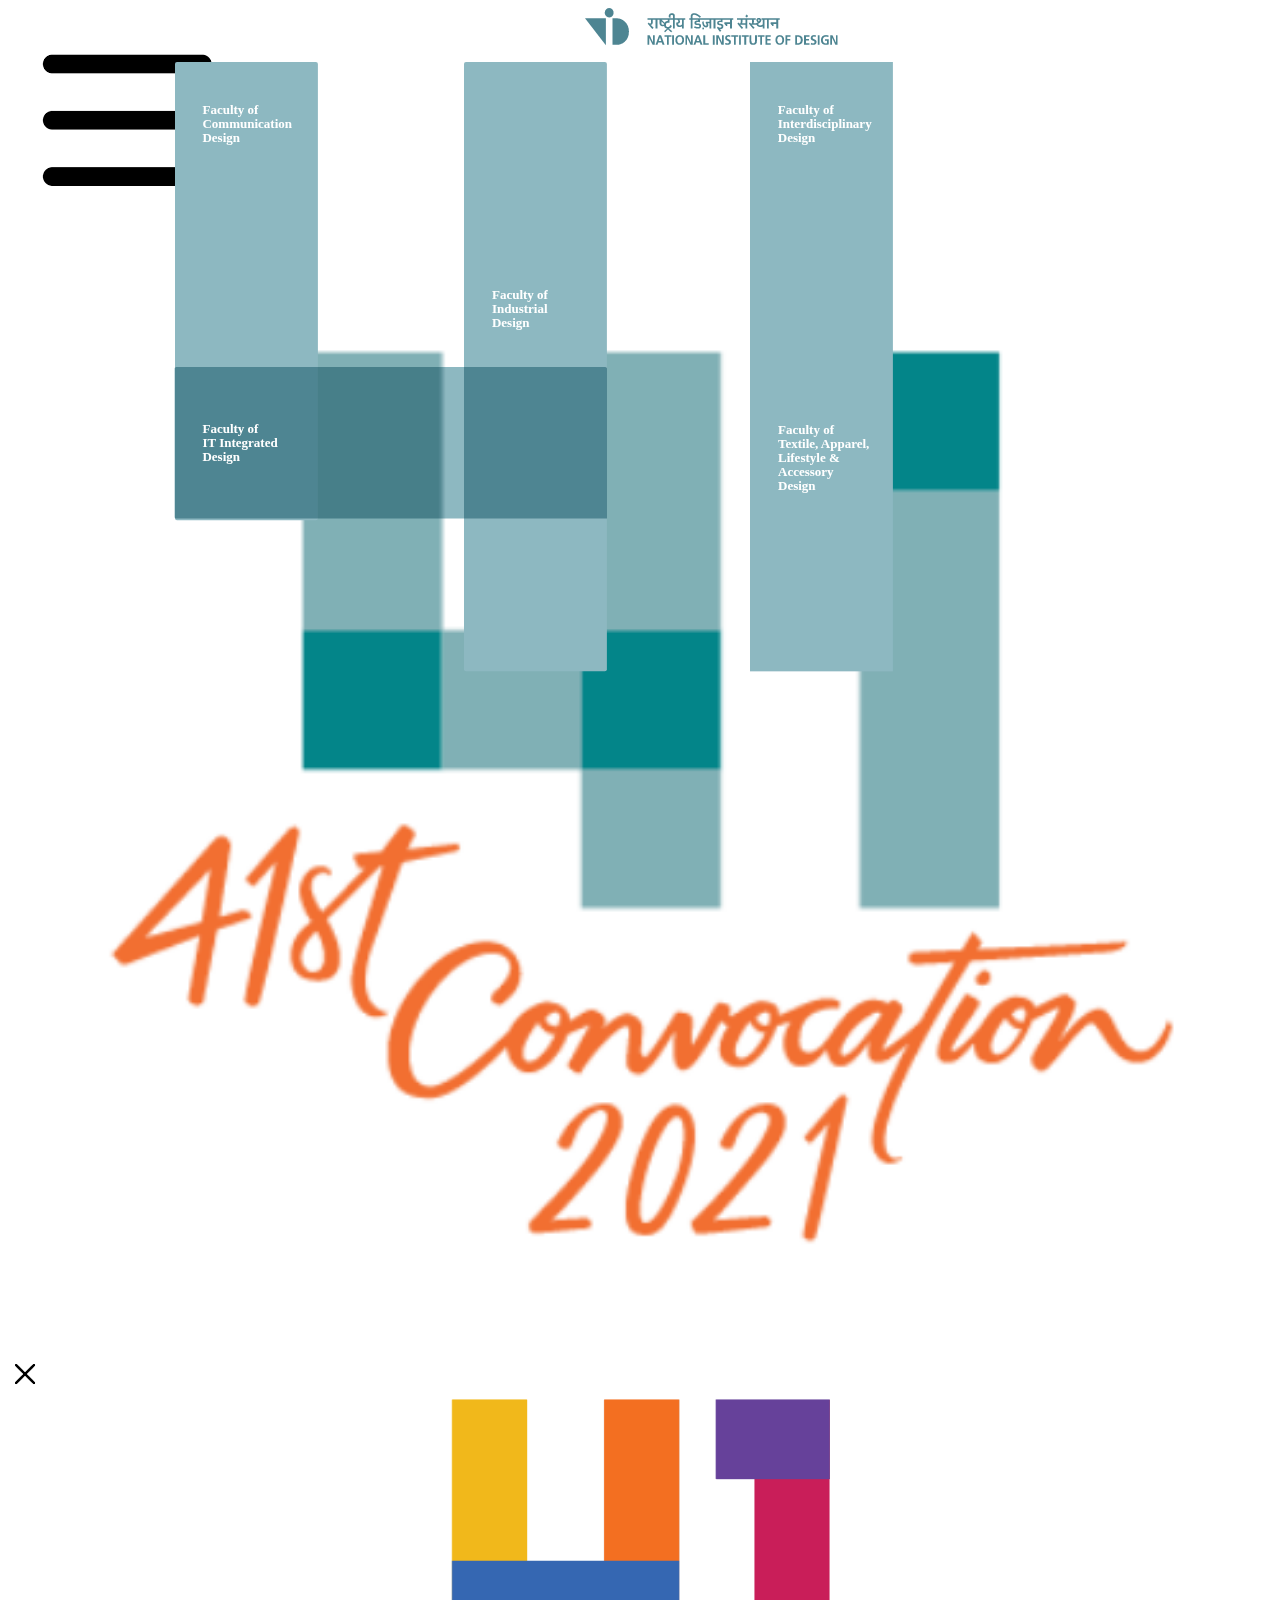
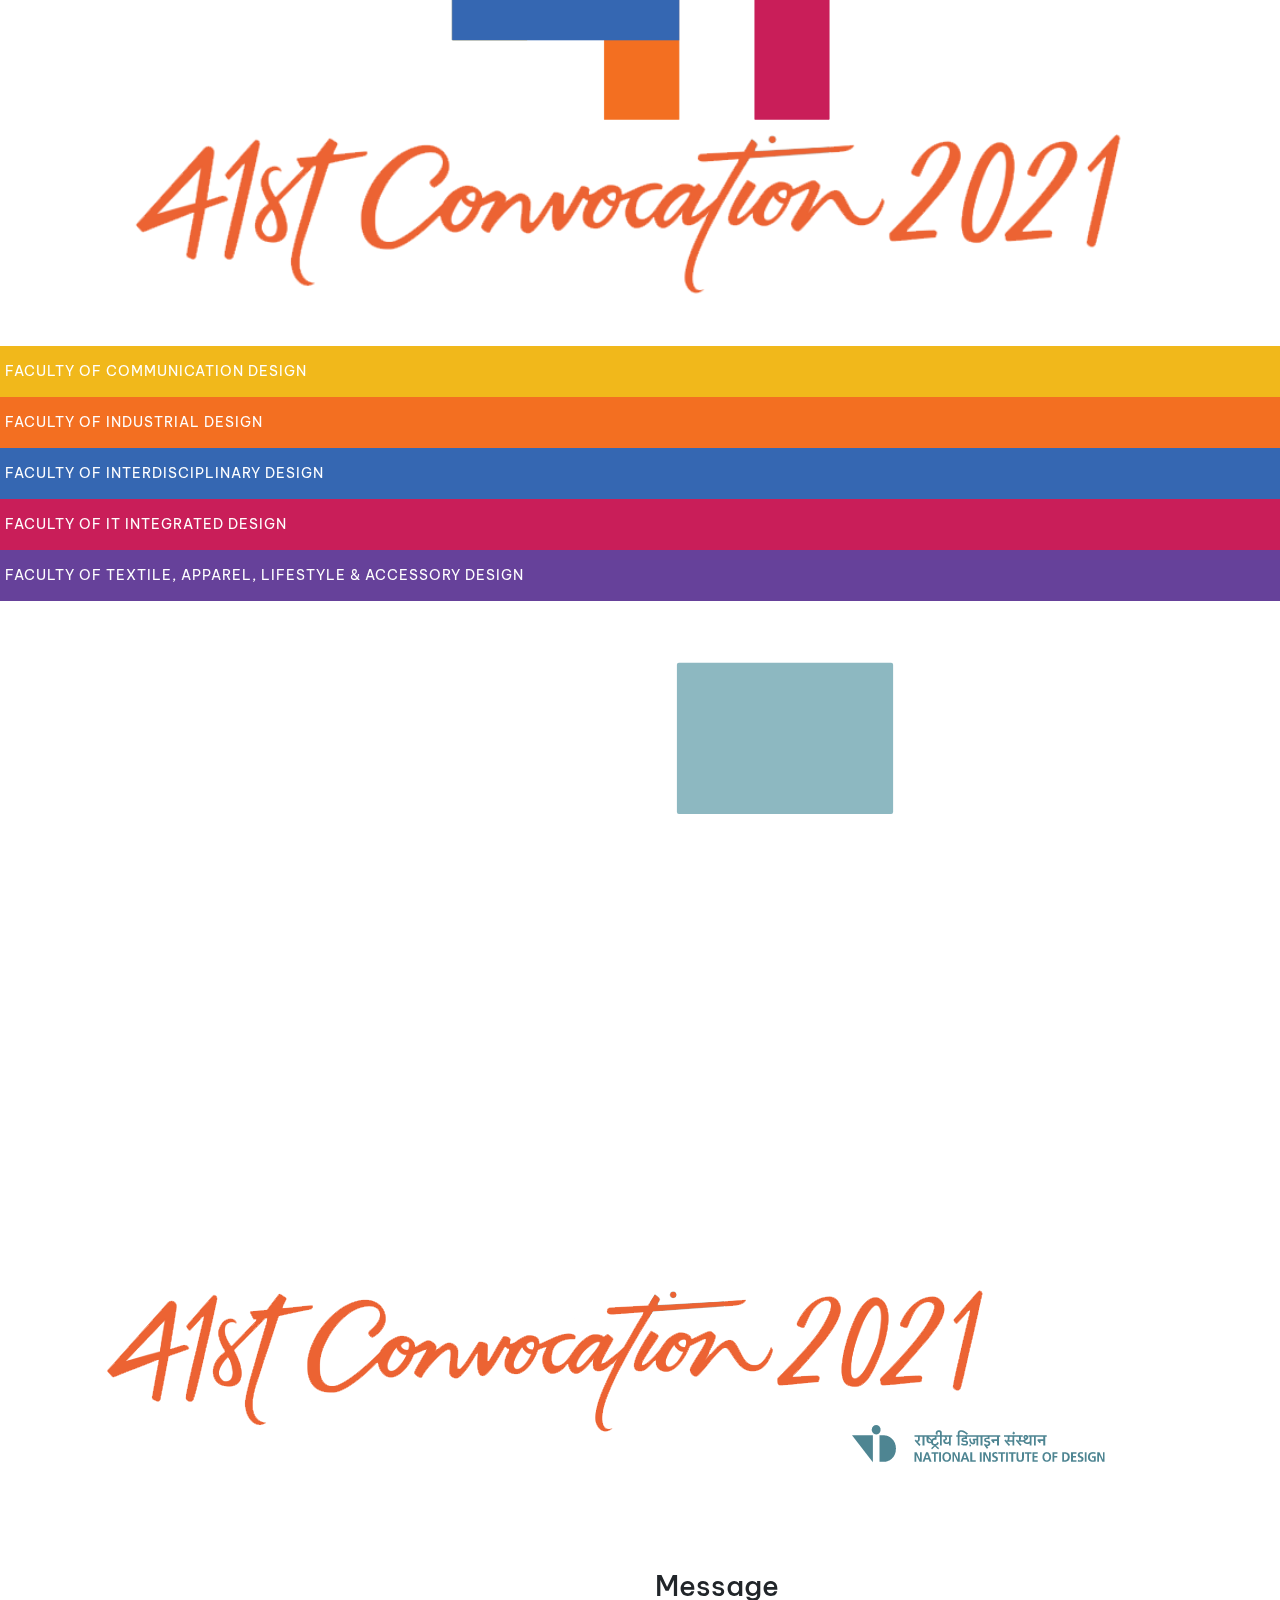
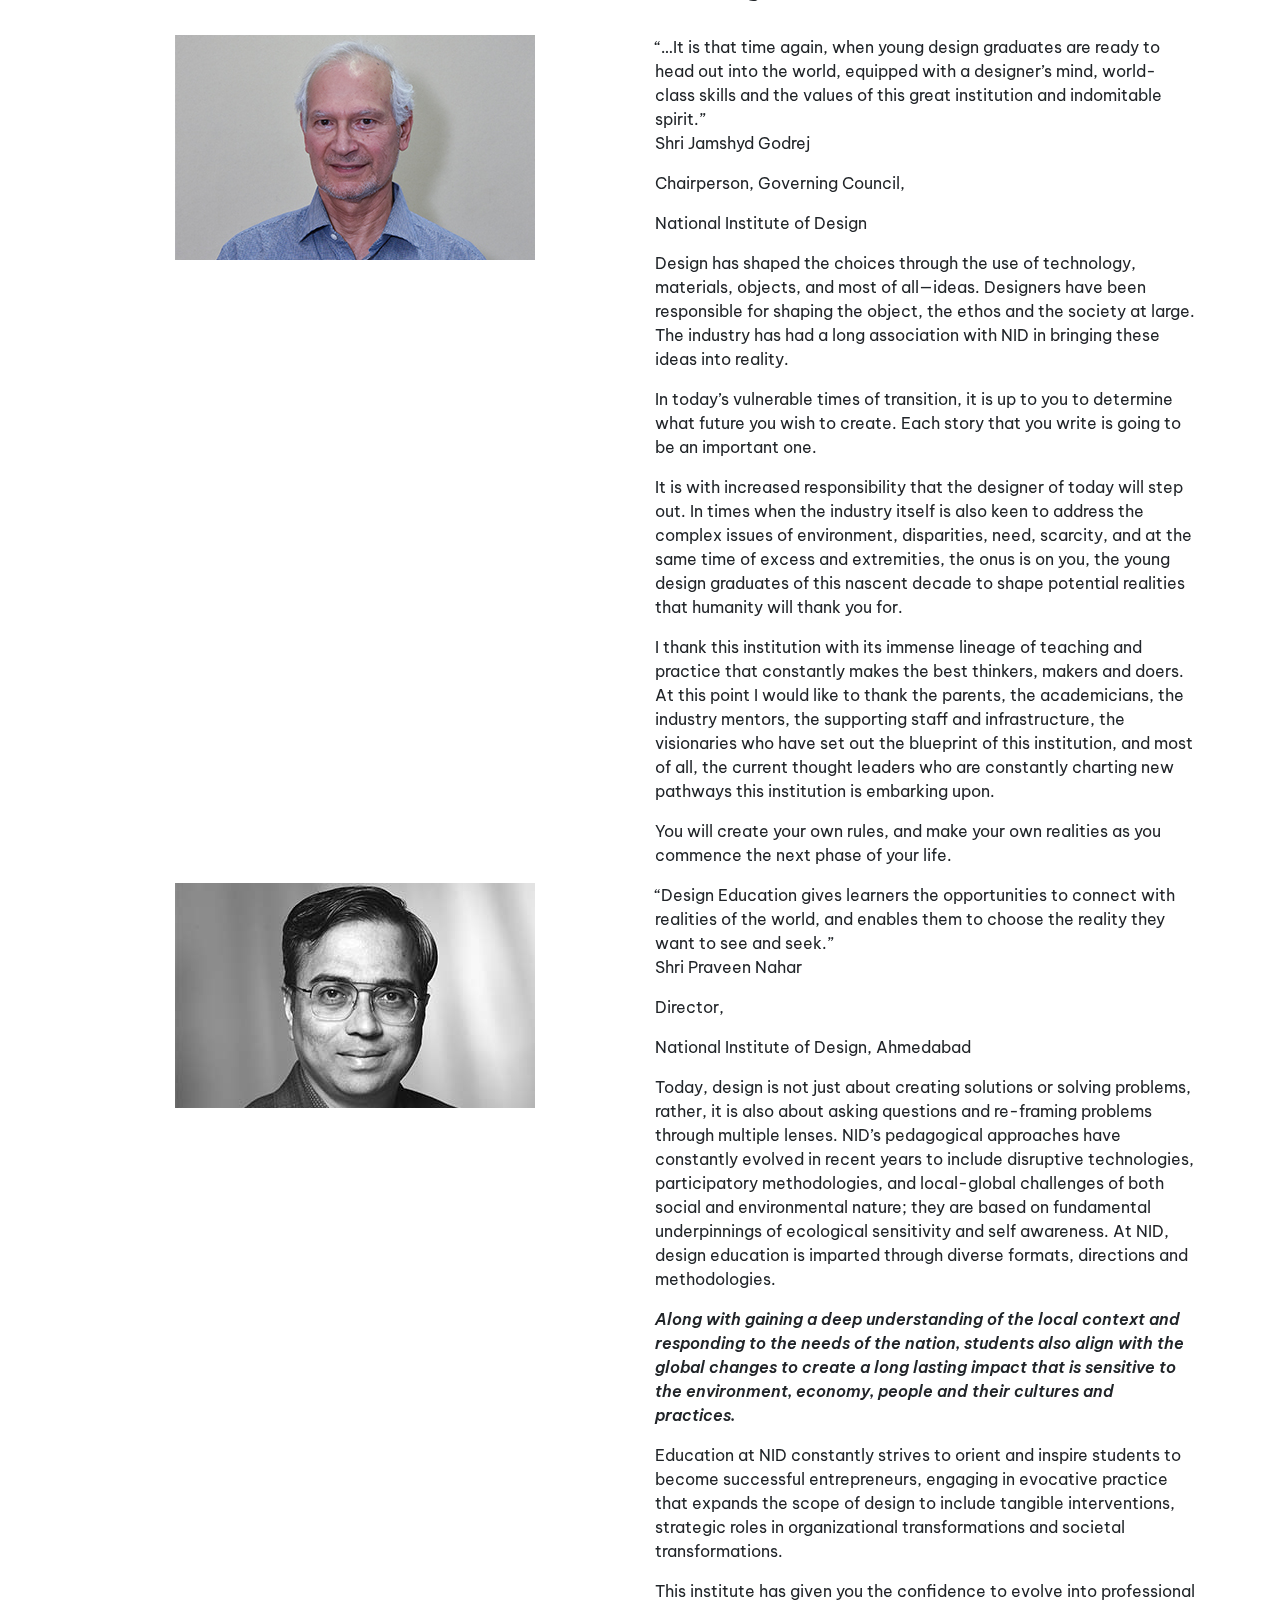
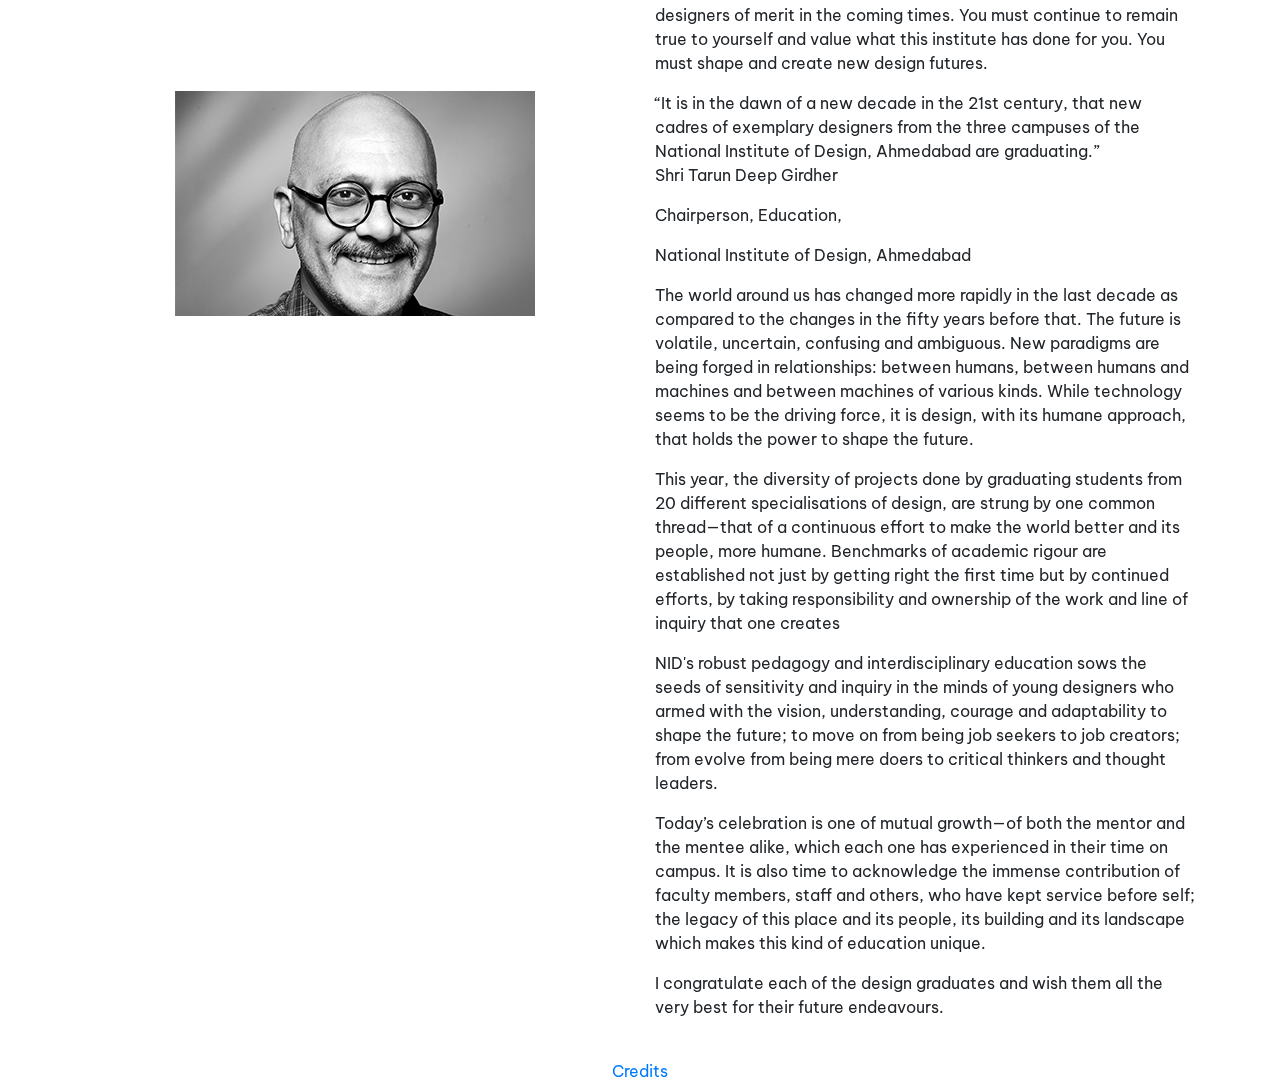
==== index.html @ a5c7fe75 "Add files via upload" ====
<!DOCTYPE html>

<html lang="en"><head><meta http-equiv="Content-Type" content="text/html; charset=UTF-8">

<meta http-equiv="X-UA-Compatible" content="IE=edge">
<meta name="viewport" content="width=device-width, initial-scale=1.0">
<title>NID :: Young Desingers 2021</title>
<link href="./YD2021_files/bootstrap.min.css" type="text/css" rel="stylesheet">
<link href="./YD2021_files/font-awesome.min.css" type="text/css" rel="stylesheet">
<link href="./YD2021_files/css" rel="stylesheet">
<link href="./YD2021_files/yd20.v1.css" type="text/css" rel="stylesheet">
<link href='https://fonts.googleapis.com/css?family=Be Vietnam' rel='stylesheet'>

<style type="text/css">
body {
	margin: 0;
	padding: 0px;	
	font-family: 'Be Vietnam';
}
ul {
	padding-left: 0;
}
.col-cmd {
	color: #eba607;
}
.col-itd {
	background-color: #008f96
}
.col-td {
	background-color: #c03c2a;
}
.col-in {
	background-color: #a11c52;
}
.col-it {
	background-color: #afb526;
}
.col-pr {
	background-color: #6d2772;
}
.inner-navbar a {
	color: #fff;
}
.horizontal-menu {
	overflow: hidden;
	height: 44px;
	/*padding: 4px 0;*/
	background: #eba607;
	color: white;
	font-family: 'UnitSlabOT';
	font-weight: 900;
	letter-spacing: 2px;
}
.m-active {
	font-family: 'UnitSlabOT-UltraIta';
	font-weight: normal;
	letter-spacing: 2px !important;
}
.horizontal-menu .horizontal-menu-items {
	width: 100%;
	font-size: 0.1px;
	white-space: nowrap;
	/*padding-top:3px;*/
	padding-bottom: 50px;
	overflow-x: auto;
	overflow-y: hidden;
	appearance: none;
	-webkit-overflow-scrolling: touch;
}
.horizontal-menu .horizontal-menu-items .horizontal-menu-item {
	display: inline-block;
	font-size: 14px;
	line-height: 1;
	padding: 0 1px 0 1px;
}
.horizontal-menu .horizontal-menu-items .horizontal-menu-dash {
	display: inline-block;
	font-size: 14px;
	line-height: 1;
	padding: 0 0 0 0;
}
 .horizontal-menu-link {
	font-size: 14px;
	display: block;
	color: white;
	text-decoration: none;
	padding: 15px 5px;
	letter-spacing: 1px;
}
.m-toolbar span {
	width: 2%;
	display: inline-block;
	height: 30px;
	line-height: 30px;
	font-family: 'UnitSlabOT';
	color: #fff;
	font-size: 15px;
	margin: 15px 0px 10px 0px;
	padding-left: 10px;
}
.m-toolbar span:last-child {
	text-align: right;
}
.m-discipline-list {
	position: relative;
	top: 10px;
}
.m-discipline-list li, .m-discipline-list li a {
	color: #fff;
	font-family: 'UnitSlabOT';
	font-size: 18px;
	margin-top: 15px;
	font-weight: 900;
}
.m-discipline-list li a {
	text-decoration: underline !important;
}
.m-discipline-list .fa, .fa-close {
	margin: 0 5px;
	font-size: 14px;
}
.fa-close {
	font-size: 20px;
	color: #333333;
	background-color: #FFF;
	text-align: center;
	border-radius: 50%;
	display: inline-block;
	width: 30px;
	height: 30px;
	line-height: 30px;
}
#Rectangle_1 {
		fill: rgba(141,184,193,1);
	}
	#Rectangle_1:hover {
		fill: #F1B81B;
	}
	
	.Rectangle_1 {
		position: absolute;
		overflow: visible;
		width: 142.895px;
		height: 458.274px;
		left: 174.949px;
		top: 61.674px;
	}

	


	#Rectangle_2 {
		fill: rgba(141,184,193,1);
	}
	#Rectangle_2:hover {
		fill: #F36F21;
	}
	.Rectangle_2 {
		position: absolute;
		overflow: visible;
		width: 142.896px;
		height: 609.344px;
		left: 464.467px;
		top: 61.854px;
	}
	#Rectangle_3 {
		fill: rgba(141,184,193,1);
	}
	#Rectangle_3:hover {
		fill: #C91E59;
	}
	.Rectangle_3 {
		position: absolute;
		overflow: visible;
		width: 142.896px;
		height: 609.344px;
		left: 750.219px;
		top: 61.674px;
	}
	#Rectangle_4 {
		fill: rgba(141,184,193,1);
	}
	#Rectangle_4:hover {
		fill: #66419A;
	}
	.Rectangle_4 {
		mix-blend-mode: multiply;
		width: 151.441px;
		height: 216.207px;
		position: absolute;
		overflow: visible;
		transform: matrix(1,0,0,1,709.2902,29.2914) rotate(90deg);
		transform-origin: center;
	}
	#Faculty_of_Communication_Desig {
		left: 202.448px;
		top: 103.66px;
		position: absolute;
		overflow: visible;
		width: 89px;
		white-space: nowrap;
		--web-animation: fadein 0.3s ease-out;
		--web-action-type: page;
		--web-action-target: Web_1920___21.html;
		cursor: pointer;
		line-height: 14px;
		margin-top: -0.5px;
		text-align: left;
		font-family: Titillium Web;
		font-style: normal;
		font-weight: bold;
		font-size: 13px;
		color: rgba(255,255,255,1);
	}
	#Faculty_of_Interdisciplinary_D {
		left: 777.763px;
		top: 103.66px;
		position: absolute;
		overflow: visible;
		width: 93px;
		white-space: nowrap;
		line-height: 14px;
		margin-top: -0.5px;
		text-align: left;
		font-family: Titillium Web;
		font-style: normal;
		font-weight: bold;
		font-size: 13px;
		color: rgba(255,255,255,1);
	}
	#Faculty_of_Textile_Apparel_Lif {
		left: 778px;
		top: 423px;
		position: absolute;
		overflow: visible;
		width: 91px;
		white-space: nowrap;
		line-height: 14px;
		margin-top: -0.5px;
		text-align: left;
		font-family: Titillium Web;
		font-style: normal;
		font-weight: bold;
		font-size: 13px;
		color: rgba(255,255,255,1);
	}
	#Faculty_of_Industrial_Design {
		left: 491.966px;
		top: 288.829px;
		position: absolute;
		overflow: visible;
		width: 56px;
		white-space: nowrap;
		line-height: 14px;
		margin-top: -0.5px;
		text-align: left;
		font-family: Titillium Web;
		font-style: normal;
		font-weight: bold;
		font-size: 13px;
		color: rgba(255,255,255,1);
	}

	#Path_44 {
		fill: rgba(141,184,193,1);
	}
	#Path_44:hover {
		fill: #3567B2;
	}
	.Path_44 {
		mix-blend-mode: multiply;
		overflow: visible;
		position: absolute;
		width: 151.441px;
		height: 432.413px;
		transform: matrix(1,0,0,1,315.057,226.6291) rotate(90deg);
		transform-origin: center;
		left: 0px;
		top: 0px;
	}
	#Faculty_of_IT_Integrated_Desig {
		left: 202.448px;
		top: 422.58px;
		position: absolute;
		overflow: visible;
		width: 74px;
		white-space: nowrap;
		line-height: 14px;
		margin-top: -0.5px;
		text-align: left;
		font-family: Titillium Web;
		font-style: normal;
		font-weight: bold;
		font-size: 13px;
		color: rgba(255,255,255,1);
	}
@font-face {
	font-family: 'UNIT_BLACK';
	src: url('https://cdn.jsdelivr.net/gh/ajitation/UNIT_SLAB/BLACK/UnitSlabOT-white.eot');
	src: url('https://cdn.jsdelivr.net/gh/ajitation/UNIT_SLAB/BLACK/UnitSlabOT-white.eot?#iefix') format('embedded-opentype'),  url('https://cdn.jsdelivr.net/gh/ajitation/UNIT_SLAB/BLACK/UnitSlabOT-white.woff') format('woff'),  url('https://cdn.jsdelivr.net/gh/ajitation/UNIT_SLAB/BLACK/UnitSlabOT-white.ttf') format('truetype');
	font-style: bold;
	font-weight: 400;
}
@font-face {
	font-family: 'UNIT_BLACK_ITALIC';
	src: url('https://cdn.jsdelivr.net/gh/ajitation/UNIT_SLAB/BLACK_ITALIC/UnitSlabOT-whiteIta.eot');
	src: url('https://cdn.jsdelivr.net/gh/ajitation/UNIT_SLAB/BLACK_ITALIC/UnitSlabOT-whiteIta.eot?#iefix') format('embedded-opentype'),  url('https://cdn.jsdelivr.net/gh/ajitation/UNIT_SLAB/BLACK_ITALIC/UnitSlabOT-whiteIta.woff') format('woff'),  url('https://cdn.jsdelivr.net/gh/ajitation/UNIT_SLAB/BLACK_ITALIC/UnitSlabOT-whiteIta.ttf') format('truetype');
	font-style: blackitalic;
	font-weight: 400;
}
@font-face {
	font-family: 'UNIT_ULTRA';
	src: url('https://cdn.jsdelivr.net/gh/ajitation/UNIT_SLAB/ULTRA/UnitSlabOT-Ultra.eot');
	src: url('https://cdn.jsdelivr.net/gh/ajitation/UNIT_SLAB/ULTRA/UnitSlabOT-Ultra.eot?#iefix') format('embedded-opentype'),  url('https://cdn.jsdelivr.net/gh/ajitation/UNIT_SLAB/ULTRA/UnitSlabOT-Ultra.woff') format('woff'),  url('https://cdn.jsdelivr.net/gh/ajitation/UNIT_SLAB/ULTRA/UnitSlabOT-Ultra.ttf') format('truetype');
	font-style: ultra;
	font-weight: 800;
}
@font-face {
	font-family: 'UNIT_ULTRA_ITALIC';
	src: url('https://cdn.jsdelivr.net/gh/ajitation/UNIT_SLAB/ULTRA_ITALIC/UnitSlabOT-UltraIta.eot');
	src: url('https://cdn.jsdelivr.net/gh/ajitation/UNIT_SLAB/ULTRA_ITALIC/UnitSlabOT-UltraIta.eot?#iefix') format('embedded-opentype'),  url('https://cdn.jsdelivr.net/gh/ajitation/UNIT_SLAB/ULTRA_ITALIC/UnitSlabOT-UltraIta.woff') format('woff'),  url('https://cdn.jsdelivr.net/gh/ajitation/UNIT_SLAB/ULTRA_ITALIC/UnitSlabOT-UltraIta.ttf') format('truetype');
	font-style: ultraitalic;
	font-weight: 800;
}
@font-face {
	font-family: 'UNIT_THIN';
	src: url('https://cdn.jsdelivr.net/gh/ajitation/UNIT_SLAB/THIN/UnitSlabOT-Thin.eot');
	src: url('https://cdn.jsdelivr.net/gh/ajitation/UNIT_SLAB/THIN/UnitSlabOT-Thin.eot?#iefix') format('embedded-opentype'),  url('https://cdn.jsdelivr.net/gh/ajitation/UNIT_SLAB/THIN/UnitSlabOT-Thin.woff') format('woff'),  url('https://cdn.jsdelivr.net/gh/ajitation/UNIT_SLAB/THIN/UnitSlabOT-Thin.ttf') format('truetype');
	font-style: thin;
	font-weight: 200;
}
@font-face {
	font-family: 'UNIT_THIN_ITALIC';
	src: url('https://cdn.jsdelivr.net/gh/ajitation/UNIT_SLAB/THIN_ITALIC/UnitSlabOT-ThinIta.eot');
	src: url('https://cdn.jsdelivr.net/gh/ajitation/UNIT_SLAB/THIN_ITALIC/UnitSlabOT-ThinIta.eot?#iefix') format('embedded-opentype'),  url('https://cdn.jsdelivr.net/gh/ajitation/UNIT_SLAB/THIN_ITALIC/UnitSlabOT-ThinIta.woff') format('woff'),  url('https://cdn.jsdelivr.net/gh/ajitation/UNIT_SLAB/THIN_ITALIC/UnitSlabOT-ThinIta.ttf') format('truetype');
	font-style: thinitalic;
	font-weight: 200;
}
.unit_black_r {
	/*font-family: 'UNIT_BLACK';*/
	font-family: 'Source Sans Pro', sans-serif;
	font-weight:700;
}
.unit_black_i {
	font-family: 'UNIT_BLACK_ITALIC';
}
.unit_ultra_r {
	font-family: 'UNIT_ULTRA';
}
.unit_ultra_i {
	font-family: 'UNIT_ULTRA_ITALIC';
}
.unit_thin_r {
	font-family: 'UNIT_THIN';
}
.unit_thin_i {
	font-family: 'UNIT_THIN_ITALIC';
}
.capital {
	text-transform: uppercase;
}
.ticker {
	width: 99vw;
	height: 7vh;
	max-height: 90px;
	display: block;
	overflow-x: hidden;
	background: yellow;
}
.ticker a {
	color: #fff !important;
	font-weight:900;
}
.ticker_list {
	display: inline-block;
	position: relative;
	height: 100%;
	vertical-align: middle;
	white-space: nowrap;
	font-size: 25px;
	letter-spacing: 3px;
	color: white;
	text-rendering: optimizeLegibility;
}
.ticker_list:hover {
	-webkit-animation-play-state: paused;
	animation-play-state: paused;
}
.ticker_vc {
	left: -1999px;
	-webkit-animation: marquee 20s linear infinite;
	animation: marquee 20s linear infinite;
	background: #f49720;
}
.ticker_td {
	left: -1051px;
	-webkit-animation: marquee 9s linear infinite;
	animation: marquee 9s linear infinite;
	background: #8b9729;
}
.ticker_ind {
	left: -1033px;
	-webkit-animation: marquee 8s linear infinite;
	animation: marquee 8s linear infinite;
	background: #c12f20;
}
.ticker_id {
	left: -2660px;
	-webkit-animation: marquee 22s linear infinite;
	animation: marquee 22s linear infinite;
	background: #775e43;
}
.ticker_it {
	left: -1411px;
	-webkit-animation: marquee 15s linear infinite;
	animation: marquee 15s linear infinite;
	background: #1d796d;
}
 @-webkit-keyframes marquee {
 0% {
left:0
}
;
 100% {
left:0
};
}
 @keyframes marquee {
 0% {
left:0
}
;
 100% {
left:0
};
}
.centered {
	vertical-align: middle;
	display: inline-block;
}
.centerer {
	display: inline-block;
	height: 100%;
	vertical-align: middle;
}
.ticker_item {
	display: inline-block;
	padding: 0 0 0 10px;
	left: -10px;
}
.animtest {
	width: 50px;
	height: 50px;
	left: 200px;
	background: aqua;
	position: relative;
	display: block;
	animation: testanim 3s linear infinite;
}
 @keyframes testanim {
 0% {
left:0
}
;
 50% {
left:400px
};
 50% {
left:200px
};
}
</style>

<meta http-equiv="origin-trial" content="A88otRz1Fd3Nt567e2IYshC18LL3KGVXpVJW9oTCId4RYaygt23pbb4JqrbdIO/bwZPWEmRjBIRBu/bZbDR7Pg4AAABueyJvcmlnaW4iOiJodHRwczovL2ltYXNkay5nb29nbGVhcGlzLmNvbTo0NDMiLCJmZWF0dXJlIjoiVHJ1c3RUb2tlbnMiLCJleHBpcnkiOjE2MzQwODMxOTksImlzVGhpcmRQYXJ0eSI6dHJ1ZX0="><meta http-equiv="origin-trial" content="[base64]"><meta http-equiv="origin-trial" content="A9RQ+LxFazAousxUwSCzaihJjHLO1UyjQp0teZKHl7WdbVjPDfHSKMd6D/[base64]"><meta http-equiv="origin-trial" content="A6WKeWsdn1Ct+ZPqS9NCxxaiBoQ7wdTkK2/gE69Yu0gfBKJfo1gOvgkGmf5/xaIajT/RUb9AbnF1FsSZ47cCcQcAAACBeyJvcmlnaW4iOiJodHRwczovL2dvb2dsZXN5bmRpY2F0aW9uLmNvbTo0NDMiLCJmZWF0dXJlIjoiVHJ1c3RUb2tlbnMiLCJleHBpcnkiOjE2MzQwODMxOTksImlzU3ViZG9tYWluIjp0cnVlLCJpc1RoaXJkUGFydHkiOnRydWV9"><meta http-equiv="origin-trial" content="A04ZCu7yjrHgwQJK5ISHhH1DSg0qqowEay3n70KO6wV3D2Mj+OX3Kw20aSMitzgdG1xfrN7sOJV/dZIk+RvCzA4AAAB2eyJvcmlnaW4iOiJodHRwczovL2dvb2dsZS5jb206NDQzIiwiZmVhdHVyZSI6IlRydXN0VG9rZW5zIiwiZXhwaXJ5IjoxNjM0MDgzMTk5LCJpc1N1YmRvbWFpbiI6dHJ1ZSwiaXNUaGlyZFBhcnR5Ijp0cnVlfQ=="><meta http-equiv="origin-trial" content="A2YAd4xOntTGygIDjApOTtXOgVI3IWsd5OnOGq3RbRkIQwyqYWNl1JGRAcvtm6VOHDj4n07T/[base64]"><meta http-equiv="origin-trial" content="A2c5Ux+hivdkLh/KbZUGr6f7SCR0mZrBVfPJ+/[base64]"><meta http-equiv="origin-trial" content="[base64]"><meta http-equiv="origin-trial" content="AwfG8hAcHnPa/kJ1Co0EvG/K0F9l1s2JZGiDLt2mhC3QI5Fh4qmsmSwrWObZFbRC9ieDaSLU6lHRxhGUF/i9sgoAAACBeyJvcmlnaW4iOiJodHRwczovL2RvdWJsZWNsaWNrLm5ldDo0NDMiLCJmZWF0dXJlIjoiSW50ZXJlc3RDb2hvcnRBUEkiLCJleHBpcnkiOjE2MjYyMjA3OTksImlzU3ViZG9tYWluIjp0cnVlLCJpc1RoaXJkUGFydHkiOnRydWV9"><meta http-equiv="origin-trial" content="AwQ7dCmHkvR6FuOFxAuNnktYSQrGbL4dF+eBkrwNLALc69Wr//[base64]"><meta http-equiv="origin-trial" content="AysVDPGQTLD/[base64]"><link rel="preload" href="./YD2021_files/f.txt" as="script"><script src="./YD2021_files/osd.js.download"></script><script type="text/javascript" src="./YD2021_files/f.txt"></script><link rel="preload" href="./YD2021_files/f(1).txt" as="script"><script type="text/javascript" src="./YD2021_files/f(1).txt"></script></head>
<body data-new-gr-c-s-check-loaded="14.1028.0" data-gr-ext-installed="">
<div class="mobile-menu">
  <div class="container-fluid bg-white">
    <div class="row">
      <div class="col-sm-4 text-left py-2"  style="width:17%" ><img src="./YD2021_files/panel.png" class="img-fluid mobile-icon" ></div>
	  <div class="col-sm-4 text-right py-2" style="width:70%"><img src="./YD2021_files/nid_logo.png"  ></div>
	  
    </div>
	<img src="./YD2021_files/convo41-logo-white.png" style="width:100%">
  </div>
  <div class="molbie-overlay">
    <div class="m-toolbar">  <span class="btn-close"><img src="./YD2021_files/close.png" style="width:30px;height:30px;" ></span> </div>
    <center><img src="./YD2021_files/colored_logo.PNG" style="width:30%;  margin-left: auto;margin-right: auto;"></center>
	<center><img src="./YD2021_files/covo_n.png" style="width:80%;  margin-left: auto;margin-right: auto;"></center>
	<br><br>
	<div class="vertical-menu">
      <div class="vertical-menu-items">
        <div class="vertical-menu-item" style="background-color: #F1B81B"><a href="http://youngdesigners.nid.edu/#" id="cmd" class="horizontal-menu-link">FACULTY OF COMMUNICATION DESIGN</a></div>
        
        <div class="vertical-menu-item" style="background-color: #F36F21"><a href="http://youngdesigners.nid.edu/#" id="ind" class="horizontal-menu-link">FACULTY OF INDUSTRIAL DESIGN</a></div>
        
        <div class="horizontal-menu-item" style="background-color: #3567B2"><a href="http://youngdesigners.nid.edu/#" id="idd" class="horizontal-menu-link">FACULTY OF INTERDISCIPLINARY DESIGN</a></div>
        
        <div class="horizontal-menu-item" style="background-color: #C91E59"><a href="http://youngdesigners.nid.edu/#" id="itd" class="horizontal-menu-link">FACULTY OF IT INTEGRATED DESIGN</a></div>
        
        <div class="horizontal-menu-item" style="background-color: #66419A"><a href="http://youngdesigners.nid.edu/#" id="txd" class="horizontal-menu-link">FACULTY OF TEXTILE, APPAREL, LIFESTYLE &amp; ACCESSORY DESIGN</a></div>
      </div>
    </div>
    <div class="m-discipline-list">
      <ul class="m-cmd-dis" style="display: none;">
        <li><i class="fa fa-arrow-right"></i><a href="http://youngdesigners.nid.edu/discipline.php?q=afd">Animation Film Design</a></li>
        <li><i class="fa fa-arrow-right"></i><a href="http://youngdesigners.nid.edu/discipline.php?q=ed">Exhibition Design</a></li>
        <li><i class="fa fa-arrow-right"></i><a href="http://youngdesigners.nid.edu/discipline.php?q=fvc">Film and Video Communication</a></li>
        <li><i class="fa fa-arrow-right"></i><a href="http://youngdesigners.nid.edu/discipline.php?q=gd">Graphic Design</a></li>
        <li><i class="fa fa-arrow-right"></i><a href="http://youngdesigners.nid.edu/discipline.php?q=phd">Photography Design</a></li>
      </ul>
      <ul class="m-ind-dis" style="display: none;">
        <li><i class="fa fa-arrow-right"></i><a href="http://youngdesigners.nid.edu/discipline.php?q=cgd">Ceramic &amp; Glass Design</a></li>
        <li><i class="fa fa-arrow-right"></i><a href="http://youngdesigners.nid.edu/discipline.php?q=fid">Furniture &amp; Interior Design</a></li>
        <li><i class="fa fa-arrow-right"></i><a href="http://youngdesigners.nid.edu/discipline.php?q=pd">Product Design</a></li>
        <li><i class="fa fa-arrow-right"></i><a href="http://youngdesigners.nid.edu/discipline.php?q=tad">Transportation &amp; Automobile Design</a></li>
        <li><i class="fa fa-arrow-right"></i><a href="http://youngdesigners.nid.edu/discipline.php?q=tgd">Toy &amp; Game Design</a></li>
        <li><i class="fa fa-arrow-right"></i><a href="http://youngdesigners.nid.edu/discipline.php?q=ud">Universal Design</a></li>
      </ul>
      <ul class="m-idd-dis" style="display: none;">
        <li><i class="fa fa-arrow-right"></i><a href="http://youngdesigners.nid.edu/discipline.php?q=dre">Design for Retail Experience</a></li>
        <li><i class="fa fa-arrow-right"></i><a href="http://youngdesigners.nid.edu/discipline.php?q=sdm">Strategic DesignManagement</a></li>
      </ul>
      <ul class="m-itd-dis" style="display: none;">
        <li><i class="fa fa-arrow-right"></i><a href="http://youngdesigners.nid.edu/discipline.php?q=dgd">Digital Game Design</a></li>
        <li><i class="fa fa-arrow-right"></i><a href="http://youngdesigners.nid.edu/discipline.php?q=id">Information Design</a></li>
        <li><i class="fa fa-arrow-right"></i><a href="http://youngdesigners.nid.edu/discipline.php?q=intd">Interaction Design</a></li>
        <li><i class="fa fa-arrow-right"></i><a href="http://youngdesigners.nid.edu/discipline.php?q=nmd">New Media Design</a></li>
      </ul>
      <ul class="m-txd-dis" style="display: none;">
        <li><i class="fa fa-arrow-right"></i><a href="http://youngdesigners.nid.edu/discipline.php?q=afd">Apparel Design</a></li>
        <li><i class="fa fa-arrow-right"></i><a href="http://youngdesigners.nid.edu/discipline.php?q=afd">Lifestyle Accessory Design</a></li>
        <li><i class="fa fa-arrow-right"></i><a href="http://youngdesigners.nid.edu/discipline.php?q=afd">Textile Design</a></li>
      </ul>
      <ul class="m-cmd-fac" style="display: none;">
                <li><i class="fa fa-arrow-right"></i><a href="http://youngdesigners.nid.edu/guide.php?q=74">Ms. Shrinkhala Aren</a></li>
                <li><i class="fa fa-arrow-right"></i><a href="http://youngdesigners.nid.edu/guide.php?q=94">Mr. Rishi Singhal</a></li>
                <li><i class="fa fa-arrow-right"></i><a href="http://youngdesigners.nid.edu/guide.php?q=55">Dr Tridha Gajjar</a></li>
                <li><i class="fa fa-arrow-right"></i><a href="http://youngdesigners.nid.edu/guide.php?q=78">Ms. Tanishka Kachru</a></li>
                <li><i class="fa fa-arrow-right"></i><a href="http://youngdesigners.nid.edu/guide.php?q=41">Mr. Ajay Tiwari</a></li>
                <li><i class="fa fa-arrow-right"></i><a href="http://youngdesigners.nid.edu/guide.php?q=50">Mr. Dhiman Sengupta</a></li>
                <li><i class="fa fa-arrow-right"></i><a href="http://youngdesigners.nid.edu/guide.php?q=84">Mr. Prahlad Gopakumar</a></li>
                <li><i class="fa fa-arrow-right"></i><a href="http://youngdesigners.nid.edu/guide.php?q=461">Dr. Nanki Nath</a></li>
                <li><i class="fa fa-arrow-right"></i><a href="http://youngdesigners.nid.edu/guide.php?q=71">Mr. Sekhar Mukherjee</a></li>
                <li><i class="fa fa-arrow-right"></i><a href="http://youngdesigners.nid.edu/guide.php?q=79">Mr. Tarun Deep Girdher</a></li>
                <li><i class="fa fa-arrow-right"></i><a href="http://youngdesigners.nid.edu/guide.php?q=89">Mr. Jonak Das</a></li>
                <li><i class="fa fa-arrow-right"></i><a href="http://youngdesigners.nid.edu/guide.php?q=58">Mr. Kaushik Chakraborty</a></li>
                <li><i class="fa fa-arrow-right"></i><a href="http://youngdesigners.nid.edu/guide.php?q=920">Mr. Hitesh Chaurasia</a></li>
                <li><i class="fa fa-arrow-right"></i><a href="http://youngdesigners.nid.edu/guide.php?q=44">Mr. Arun Gupta</a></li>
                <li><i class="fa fa-arrow-right"></i><a href="http://youngdesigners.nid.edu/guide.php?q=722">Mr. Suman Chowdhury</a></li>
                <li><i class="fa fa-arrow-right"></i><a href="http://youngdesigners.nid.edu/guide.php?q=87">Mr. Jagadish Kumar</a></li>
              </ul>
      <ul class="m-ind-fac" style="display: none;">
                <li><i class="fa fa-arrow-right"></i><a href="http://youngdesigners.nid.edu/guide.php?q=59">Mr. Krishnesh Mehta</a></li>
                <li><i class="fa fa-arrow-right"></i><a href="http://youngdesigners.nid.edu/guide.php?q=70">Mr. Shekhar Bhattacharjee</a></li>
                <li><i class="fa fa-arrow-right"></i><a href="http://youngdesigners.nid.edu/guide.php?q=63">Ms. Neelima Hasija</a></li>
                <li><i class="fa fa-arrow-right"></i><a href="http://youngdesigners.nid.edu/guide.php?q=14">Mr. Shashank Mehta</a></li>
                <li><i class="fa fa-arrow-right"></i><a href="http://youngdesigners.nid.edu/guide.php?q=85">Mr. Pravinsinh  Solanki</a></li>
                <li><i class="fa fa-arrow-right"></i><a href="http://youngdesigners.nid.edu/guide.php?q=80">Mr. V S Ravishankar</a></li>
                <li><i class="fa fa-arrow-right"></i><a href="http://youngdesigners.nid.edu/guide.php?q=65">Mr. P Rama Krishna Rao</a></li>
                <li><i class="fa fa-arrow-right"></i><a href="http://youngdesigners.nid.edu/guide.php?q=53">Dr Ranjit Konkar</a></li>
                <li><i class="fa fa-arrow-right"></i><a href="http://youngdesigners.nid.edu/guide.php?q=64">Ms. Nijoo Dubey</a></li>
                <li><i class="fa fa-arrow-right"></i><a href="http://youngdesigners.nid.edu/guide.php?q=45">Mr. Balaji Rengarajan</a></li>
                <li><i class="fa fa-arrow-right"></i><a href="http://youngdesigners.nid.edu/guide.php?q=18">Mr. Praveen Nahar</a></li>
                <li><i class="fa fa-arrow-right"></i><a href="http://youngdesigners.nid.edu/guide.php?q=82">Mr. Vipul Vinzuda</a></li>
                <li><i class="fa fa-arrow-right"></i><a href="http://youngdesigners.nid.edu/guide.php?q=547">Dr. Aakash Johry </a></li>
                <li><i class="fa fa-arrow-right"></i><a href="http://youngdesigners.nid.edu/guide.php?q=19">Mr. Mohammed Naim</a></li>
                <li><i class="fa fa-arrow-right"></i><a href="http://youngdesigners.nid.edu/guide.php?q=546">Mr. Austin Davis</a></li>
                <li><i class="fa fa-arrow-right"></i><a href="http://youngdesigners.nid.edu/guide.php?q=76">Ms. Swagata S Naidu</a></li>
              </ul>
      <ul class="m-idd-fac" style="display: none;">
                <li><i class="fa fa-arrow-right"></i><a href="http://youngdesigners.nid.edu/guide.php?q=72">Dr. Shilpa Das</a></li>
                <li><i class="fa fa-arrow-right"></i><a href="http://youngdesigners.nid.edu/guide.php?q=95">Mr. S Guruprasad</a></li>
                <li><i class="fa fa-arrow-right"></i><a href="http://youngdesigners.nid.edu/guide.php?q=88">Mr. Jitendra Singh Rajput</a></li>
                <li><i class="fa fa-arrow-right"></i><a href="http://youngdesigners.nid.edu/guide.php?q=56">Dr. Gayatri Menon</a></li>
                <li><i class="fa fa-arrow-right"></i><a href="http://youngdesigners.nid.edu/guide.php?q=62">Dr. Mihir Bhole</a></li>
                <li><i class="fa fa-arrow-right"></i><a href="http://youngdesigners.nid.edu/guide.php?q=48">Mr. C S Susanth</a></li>
                <li><i class="fa fa-arrow-right"></i><a href="http://youngdesigners.nid.edu/guide.php?q=54">Dr Subir Das</a></li>
              </ul>
      <ul class="m-itd-fac" style="display: none;">
                <li><i class="fa fa-arrow-right"></i><a href="http://youngdesigners.nid.edu/guide.php?q=52">Dr Jignesh Khakhar</a></li>
                <li><i class="fa fa-arrow-right"></i><a href="http://youngdesigners.nid.edu/guide.php?q=537">Ms. Suvani Suri</a></li>
                <li><i class="fa fa-arrow-right"></i><a href="http://youngdesigners.nid.edu/guide.php?q=49">Mr. Chakradhar Saswade</a></li>
                <li><i class="fa fa-arrow-right"></i><a href="http://youngdesigners.nid.edu/guide.php?q=51">Dr Bibhudutta Baral</a></li>
                <li><i class="fa fa-arrow-right"></i><a href="http://youngdesigners.nid.edu/guide.php?q=61">Ms. Mamata N Rao</a></li>
                <li><i class="fa fa-arrow-right"></i><a href="http://youngdesigners.nid.edu/guide.php?q=57">Ms. Jagriti P Galphade</a></li>
                <li><i class="fa fa-arrow-right"></i><a href="http://youngdesigners.nid.edu/guide.php?q=86">Dr. Aneesha  Sharma</a></li>
                <li><i class="fa fa-arrow-right"></i><a href="http://youngdesigners.nid.edu/guide.php?q=46">Mr. Bhaumik Nagar</a></li>
                <li><i class="fa fa-arrow-right"></i><a href="http://youngdesigners.nid.edu/guide.php?q=1044">Mr. Anoop Saxena</a></li>
              </ul>
      <ul class="m-txd-fac" style="display: none;">
                <li><i class="fa fa-arrow-right"></i><a href="http://youngdesigners.nid.edu/guide.php?q=43">Mr. Amresh Panigrahi</a></li>
                <li><i class="fa fa-arrow-right"></i><a href="http://youngdesigners.nid.edu/guide.php?q=68">Mr. Sakthivel V</a></li>
                <li><i class="fa fa-arrow-right"></i><a href="http://youngdesigners.nid.edu/guide.php?q=73">Ms. Shimul Mehta Vyas</a></li>
                <li><i class="fa fa-arrow-right"></i><a href="http://youngdesigners.nid.edu/guide.php?q=75">Ms. Sonal Chauhan</a></li>
                <li><i class="fa fa-arrow-right"></i><a href="http://youngdesigners.nid.edu/guide.php?q=81">Mr. Vijai Singh Katiyar</a></li>
                <li><i class="fa fa-arrow-right"></i><a href="http://youngdesigners.nid.edu/guide.php?q=99">Ms. Sucharita Beniwal</a></li>
                <li><i class="fa fa-arrow-right"></i><a href="http://youngdesigners.nid.edu/guide.php?q=77">Ms. Swasti Singh Ghai</a></li>
                <li><i class="fa fa-arrow-right"></i><a href="http://youngdesigners.nid.edu/guide.php?q=90">Mr. Krishna Amin</a></li>
                <li><i class="fa fa-arrow-right"></i><a href="http://youngdesigners.nid.edu/guide.php?q=42">Mr. Amit Sinha</a></li>
                <li><i class="fa fa-arrow-right"></i><a href="http://youngdesigners.nid.edu/guide.php?q=158">Mr. Shafique Afzal</a></li>
                <li><i class="fa fa-arrow-right"></i><a href="http://youngdesigners.nid.edu/guide.php?q=40">Ms. Aarti Srivastava</a></li>
              </ul>
    </div>
  </div>
</div>
<div class="desktop-menu" style="height: 800px;">
  <a href="http://youngdesigners.nid.edu/discipline.php?q=afd" >
		<svg class="Rectangle_1">
			<rect id="Rectangle_1" rx="2" ry="2" x="0" y="0" width="142.895" height="458.274">
			</rect>
		</svg>
	</a>
	
	<svg class="Rectangle_2">
		<rect id="Rectangle_2" rx="2" ry="2" x="0" y="0" width="142.895" height="609.344">
		</rect>
	</svg>
	<svg class="Rectangle_3">
		<rect id="Rectangle_3" rx="0" ry="0" x="0" y="0" width="142.895" height="609.344">
		</rect>
	</svg>
	<svg class="Rectangle_4">
		<rect id="Rectangle_4" rx="2" ry="2" x="0" y="0" width="151.441" height="216.207">
		</rect>
	</svg>
	<div id="Faculty_of_Communication_Desig">
		<span>Faculty of</span><br/><span style="text-transform:uppercase;">C</span><span>ommunication<br/>Design</span>
	</div>
	<div id="Faculty_of_Interdisciplinary_D">
		<span>Faculty of<br/>Interdisciplinary<br/>Design</span>
	</div>
	<div id="Faculty_of_Textile_Apparel_Lif">
		<span>Faculty of<br/>Textile, Apparel,<br/>Lifestyle &<br/>Accessory <br/>Design</span>
	</div>
	<div id="Faculty_of_Industrial_Design">
		<span>Faculty of<br/>Industrial<br/>Design</span>
	</div>
	<img id="n_" src="YD2021_files/covo_n.png" style="margin-left: 100px; margin-top:680px;">

	
	<svg class="Path_44" viewBox="0 0 151.441 432.413">
		<path id="Path_44" d="M 1.321341276168823 1.454282118170488e-23 L 151.4410858154297 1.666776608333237e-21 L 151.4410858154297 429.7704772949219 C 151.4410858154297 431.2300109863281 150.8495025634766 432.4131774902344 150.1197509765625 432.4131774902344 L 1.321341276168823 432.4131774902344 C 0.5915846228599548 432.4131774902344 4.746164041508587e-21 431.2300109863281 4.730100258636293e-21 429.7704772949219 L 2.908561396441717e-23 2.642679452896118 C 1.302207248355973e-23 1.183167934417725 0.5915846228599548 6.511042552667106e-24 1.321341276168823 1.454282118170488e-23 Z">
		</path>
	</svg>
	<div id="Faculty_of_IT_Integrated_Desig">
		<span>Faculty of<br/>IT Integrated<br/>Design</span>
	
  </div>
  
</div>
<div class="container-fluid bg-white home-banner">
  <div class="row">
    <div class="col-sm-12 text-right yd py-4" style="right: 160px;"> <img src="./YD2021_files/nid_logo.png"> </div>
  </div>
  <div class="row">
    <div class="col-sm-12 text-center nid py-4"> <img src="./YD2021_files/logo.png"> </div>
  </div>
</div>
<div class="container-fluid bg-white home mb-4">
	
  <div class="row">
    <div class="col-sm-12">
      <div class="container">
        <div class="row">
          <div class="col-sm-6"> &nbsp; </div>
          <div class="col-sm-6">
            <h3>Message</h3>
          </div>
        </div>
        <div class="row mt-4">
          <div class="col-sm-6 text-center"> <img src="./YD2021_files/msg-nf.jpg" class="img-fluid"> </div>
          <div class="col-sm-6">           
            <div class="row">
              <div class="col-sm-12"> <span class="quote">“…It is that time again, when young design graduates are ready to head out into the world, equipped with a designer’s mind, world-class skills and the values of this great institution and indomitable spirit.”</span>
                    <span class="message-from">
                        <p>Shri Jamshyd Godrej</p>
                        <p>Chairperson, Governing Council,</p>
                        <p>National Institute of Design</p>
                    </span> 
			  </div>
            </div>
            <div class="row">
              <div class="col-sm-12 message">
                <p>Design has shaped the choices through the use of technology, materials, objects, and most of all—ideas. Designers have been responsible for shaping the object, the ethos and the society at large. The industry has had a long association with NID in bringing these ideas into reality. </p>
                <p>In today’s vulnerable times of transition, it is up to you to determine what future you wish to create. Each story that you write is going to be an important one.</p>
                <p>It is with increased responsibility that the designer of today will step out. In times when the industry itself is also keen to address the complex issues of environment, disparities, need, scarcity, and at the same time of excess and extremities, the onus is on you, the young design graduates of this nascent decade to shape potential realities that humanity will thank you for.</p>
                <p>I thank this institution with its immense lineage of teaching and practice that constantly makes the best thinkers, makers and doers. At this point I would like to thank the parents, the academicians, the industry mentors, the supporting staff and infrastructure, the visionaries who have set out the blueprint of this institution, and most of all, the current thought leaders who are constantly charting new pathways this institution is embarking upon.</p>
                <p>You will create your own rules, and make your own realities as you commence the next phase of your life.</p>
              </div>
            </div>
          </div>
        </div>
      
        <div class="row mt50">
          <div class="col-sm-6 text-center"> <img src="./YD2021_files/msg-pn.jpg" class="img-fluid"> </div>
          <div class="col-sm-6 position-relative">
            <div class="row">
              <div class="col-sm-12"> <span class="quote">“Design Education gives learners the opportunities to connect with realities of the world, and enables them to choose the reality they want to see and seek.”</span>
              <span class="message-from">
                <p>Shri Praveen Nahar</p>
                <p>Director,</p>
                <p>National Institute of Design, Ahmedabad</p>
                </span> </div>
            </div>
            <div class="row">
              <div class="col-sm-12 message">
                <p>Today, design is not just about creating solutions or solving problems, rather, it is also about asking questions and re-framing problems through multiple lenses. NID’s pedagogical approaches have constantly evolved in recent years to include disruptive technologies, participatory methodologies, and local-global challenges of both social and environmental nature; they are based on fundamental underpinnings of ecological sensitivity and self awareness. At NID, design education is imparted through diverse formats, directions and methodologies.</p>
                <p style="font-weight:600; font-style:italic">Along with gaining a deep understanding of the local context and responding to the needs of the nation, students also align with the global changes to create a long lasting impact that is sensitive to the environment, economy, people and their cultures and practices.</p>
                <p>Education at NID constantly strives to orient and inspire students to become successful entrepreneurs, engaging in evocative practice that expands the scope of design to include tangible interventions, strategic roles in organizational transformations and societal transformations.</p>
                <p>This institute has given you the confidence to evolve into professional designers of merit in the coming times. You must continue to remain true to yourself and value what this institute has done for you. You must shape and create new design futures.</p>
              </div>
            </div>
          </div>
        </div>
        <div class="row mt50">
          <div class="col-sm-6 text-center"> <img src="./YD2021_files/msg-tdg.jpg" class="img-fluid"> </div>
          <div class="col-sm-6">
            <div class="row">
              <div class="col-sm-12"> <span class="quote">“It is in the dawn of a new decade in the 21st century, that new cadres of exemplary designers from the three campuses of the National Institute of Design, Ahmedabad are graduating.”</span>
              <span class="message-from">
                <p>Shri Tarun Deep Girdher</p>
                <p>Chairperson, Education,</p>
                <p>National Institute of Design, Ahmedabad</p>
                </span> </div>
            </div>
            <div class="row">
              <div class="col-sm-12 message">
                <p>The world around us has changed more rapidly in the last decade as compared to the changes in the fifty years before that. The future is volatile, uncertain, confusing and ambiguous. New paradigms are being forged in relationships: between humans, between humans and machines and between machines of various kinds. While technology seems to be the driving force, it is design, with its humane approach, that holds the power to shape the future.</p>
                <p>This year, the diversity of projects done by graduating students from 20 different specialisations of design, are strung by one common thread—that of a continuous effort to make the world better and its people, more humane. Benchmarks of academic rigour are established not just by getting right the first time but by continued efforts, by taking responsibility and ownership of the work and line of inquiry that one creates</p>
                <p>NID's robust pedagogy and interdisciplinary education sows the seeds of sensitivity and inquiry in the minds of young designers who armed with the vision, understanding, courage and adaptability to shape the future; to move on from being job seekers to job creators; from evolve from being mere doers to critical thinkers and thought leaders.</p>
                <p>Today’s celebration is one of mutual growth—of both the mentor and the mentee alike, which each one has experienced in their time on campus. It is also time to acknowledge the immense contribution of faculty members, staff and others, who have kept service before self; the legacy of this place and its people, its building and its landscape which makes this kind of education unique.</p><script src="./YD2021_files/f(2).txt"></script><script src="./YD2021_files/f(3).txt" id="google_shimpl"></script><script data-ad-client="ca-pub-9226117531031874" async="" src="./YD2021_files/f(4).txt" data-checked-head="true"></script>
                <p>I congratulate each of the design graduates and wish them all the very best for their future endeavours.</p>
              </div>
            </div>
          </div>
        </div>
      </div>
    </div>
  </div>
</div>
<div class="container-fluid bg-white footer">
  <div class="row">
    <div class="col-sm-12 text-center"> <a href="http://youngdesigners.nid.edu/credits.php">Credits</a> 
      <!--<a href="#">Contact</a>
            <a href="#">About</a>--> 
    </div>
  </div>
</div>
<script src="./YD2021_files/jquery-3.3.1.slim.min.js.download" type="text/javascript"></script> 
<script src="./YD2021_files/popper.min.js.download" type="text/javascript"></script> 
<script src="./YD2021_files/bootstrap.min.js.download" type="text/javascript"></script> 
<script type="text/javascript">
$(document).ready(function(){
	$('.m-cmd-dis, .m-ind-dis, .m-idd-dis, .m-itd-dis, .m-txd-dis').hide();
	$('.m-cmd-fac, .m-ind-fac, .m-idd-fac, .m-itd-fac, .m-txd-fac').hide();
	var t = '';
	$(".m-toolbar span").click(function() {
		$('.m-toolbar span').removeClass('m-active');
		$('.horizontal-menu-items a').removeClass('m-active');
		$(this).addClass('m-active');			
		$('.m-cmd-dis, .m-ind-dis, .m-idd-dis, .m-itd-dis, .m-txd-dis').hide();
		$('.m-cmd-fac, .m-ind-fac, .m-idd-fac, .m-itd-fac, .m-txd-fac').hide();
		t = $(this).attr('id');
	});

	$(".horizontal-menu-items a").click(function() {
		$('.horizontal-menu-items a').removeClass('m-active');		
		var dfid = $(this).attr('id');		
		var v = t == 'd' ? 'dis' : 'fac';
		
		if(v == 'dis') 
		{
			if(dfid == 'cmd')
			{
				$('.m-cmd-dis').show();
				$('.m-ind-dis, .m-idd-dis, .m-itd-dis, .m-txd-dis').hide();
				return false;
			}
			if(dfid == 'ind')
			{
				$('.m-ind-dis').show();
				$('.m-cmd-dis, .m-idd-dis, .m-itd-dis, .m-txd-dis').hide();
				return false;
			}
			if(dfid == 'ind')
			{
				$('.m-idd-dis').show();
				$('.m-cmd-dis, .m-ind-dis, .m-itd-dis, .m-txd-dis').hide();
				return false;
			}
			if(dfid == 'itd')
			{
				$('.m-idd-dis').show();
				$('.m-cmd-dis, .m-ind-dis, .m-idd-dis, .m-txd-dis').hide();
				return false;
			}
			if(dfid == 'txd')
			{
				$('.m-idd-dis').show();
				$('.m-cmd-dis, .m-ind-dis, .m-idd-dis, .m-itd-dis').hide();
				return false;
			}
		}
		
		if(v == 'fac') 
		{
			if(dfid == 'cmd')
			{
				$('.m-cmd-fac').show();
				$('.m-ind-fac, .m-idd-fac, .m-itd-fac, .m-txd-fac').hide();
				return false;
			}
			if(dfid == 'ind')
			{
				$('.m-ind-fac').show();
				$('.m-cmd-fac, .m-idd-fac, .m-itd-fac, .m-txd-fac').hide();
				return false;
			}
			if(dfid == 'ind')
			{
				$('.m-idd-fac').show();
				$('.m-cmd-fac, .m-ind-fac, .m-itd-fac, .m-txd-fac').hide();
				return false;
			}
			if(dfid == 'itd')
			{
				$('.m-idd-fac').show();
				$('.m-cmd-fac, .m-ind-fac, .m-idd-fac, .m-txd-fac').hide();
				return false;
			}
			if(dfid == 'txd')
			{
				$('.m-idd-fac').show();
				$('.m-cmd-fac, .m-ind-fac, .m-idd-fac, .m-itd-fac').hide();
				return false;
			}
		}		
		
	});
	$(".mobile-icon").click(function() {
		$(".molbie-overlay").show();
	});
	$(".btn-close").click(function() {
		$(".molbie-overlay").hide();				
	});
 
var vcspan = $('.vcdiv').width();
  
  
var vc_fullwidth = $('.ticker_vc').width();
var td_fullwidth = $('.ticker_td').width();
var ind_fullwidth = $('.ticker_ind').width();
var id_fullwidth = $('.ticker_id').width();
var it_fullwidth = $('.ticker_it').width();
  
  
  
var vcwidth = vc_fullwidth/2;
var tdwidth = td_fullwidth/3;
var indwidth = ind_fullwidth/3;
var idwidth = id_fullwidth/2;
var itwidth = it_fullwidth/3;
  
 var vcpx = ["-" + vcwidth + "px"] ;
 var tdpx = ["-" + tdwidth + "px"] ;
 var indpx = ["-" + indwidth + "px"] ;
 var idpx = ["-" + idwidth + "px"] ;
 var itpx = ["-" + itwidth + "px"] ;
 
  $('.textstring').append(vcpx);
  $('.textstring').append(tdpx);
  $('.textstring').append(indpx);
  $('.textstring').append(idpx);
  $('.textstring').append(itpx);
  
  

  
  
    
})
</script>
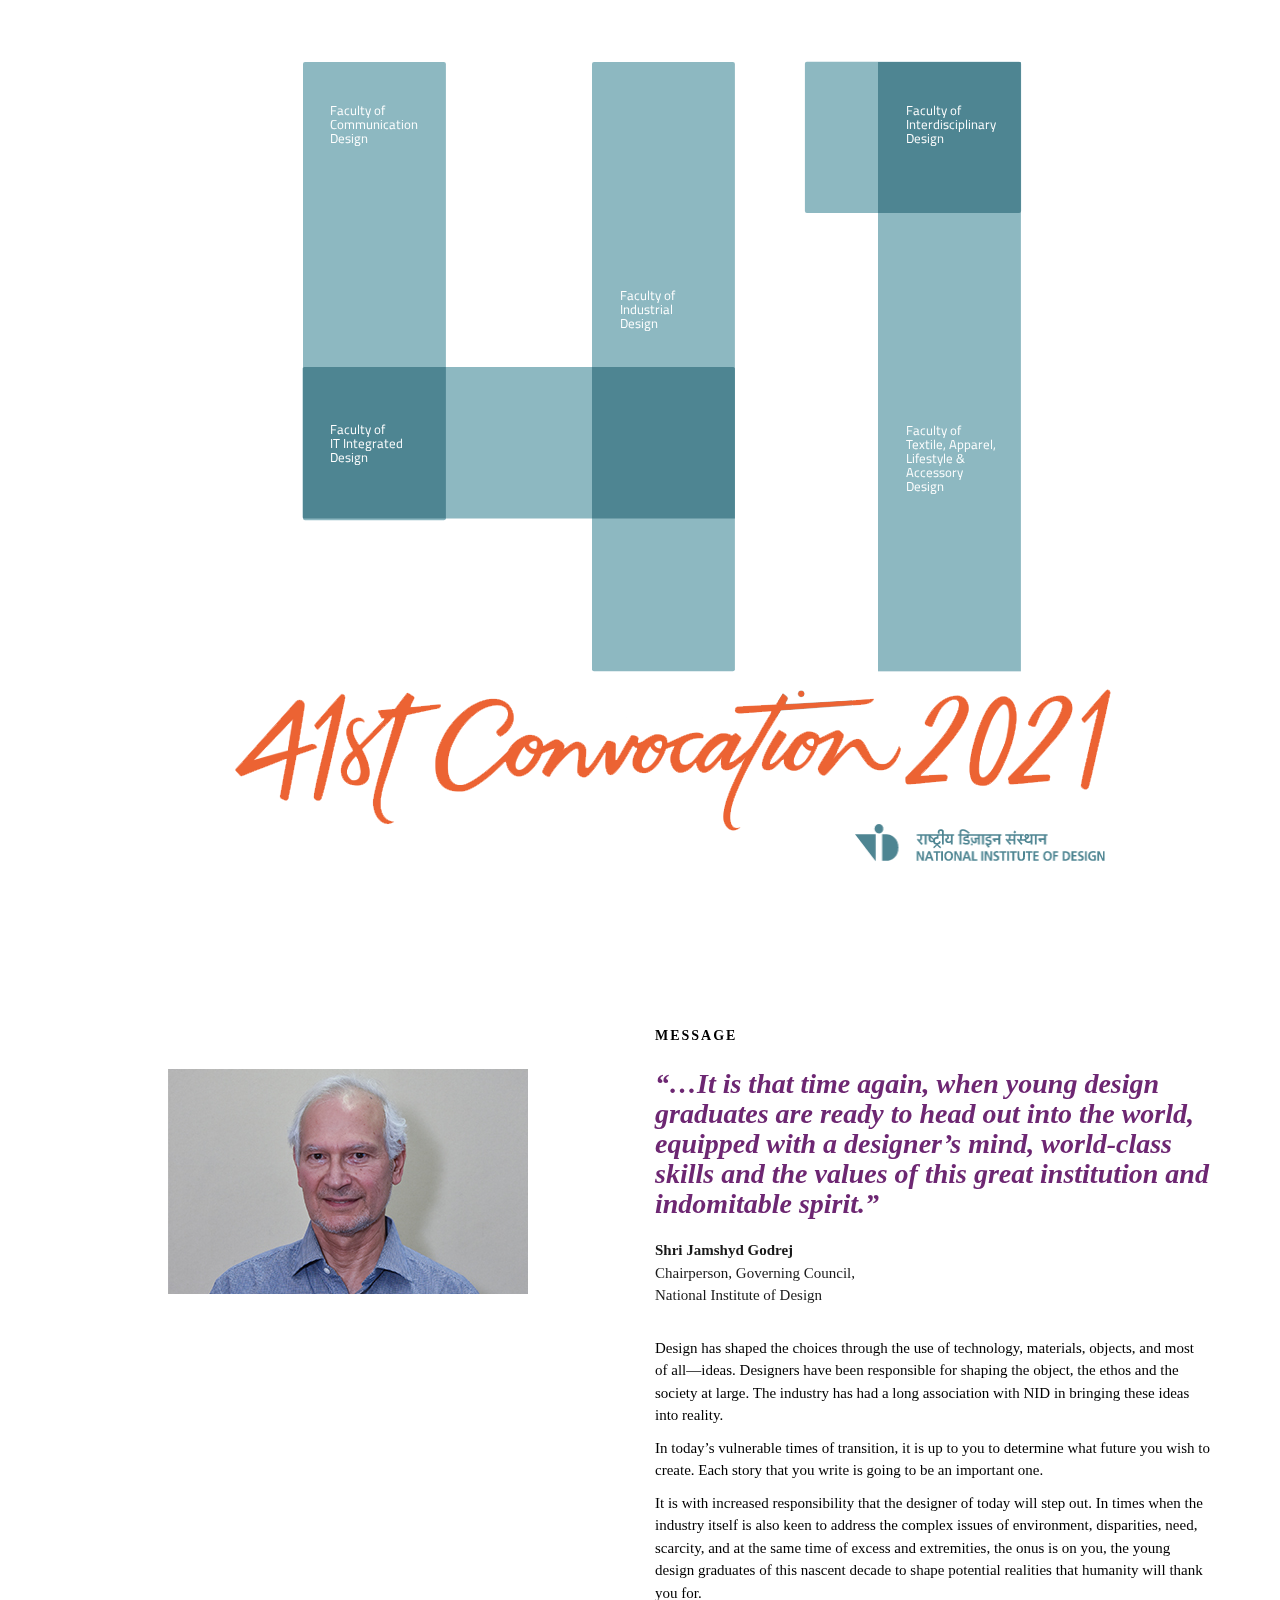
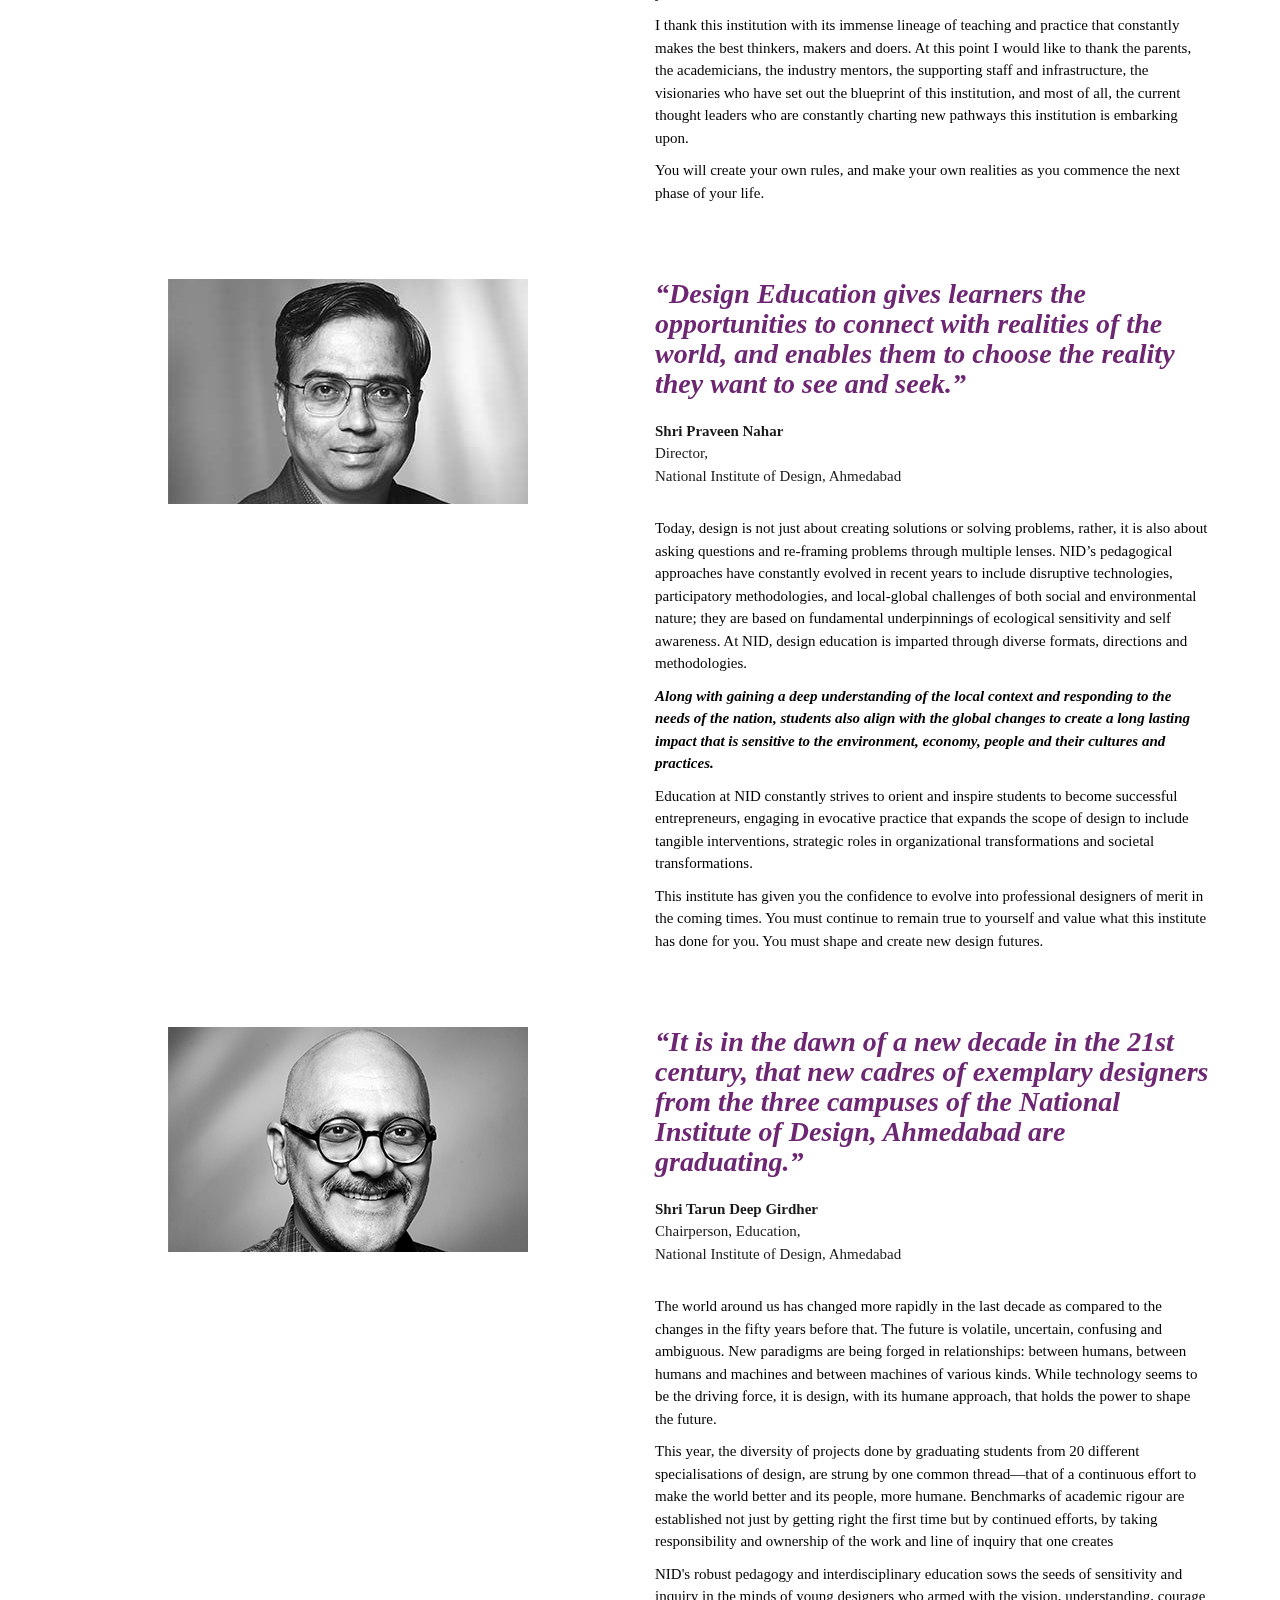
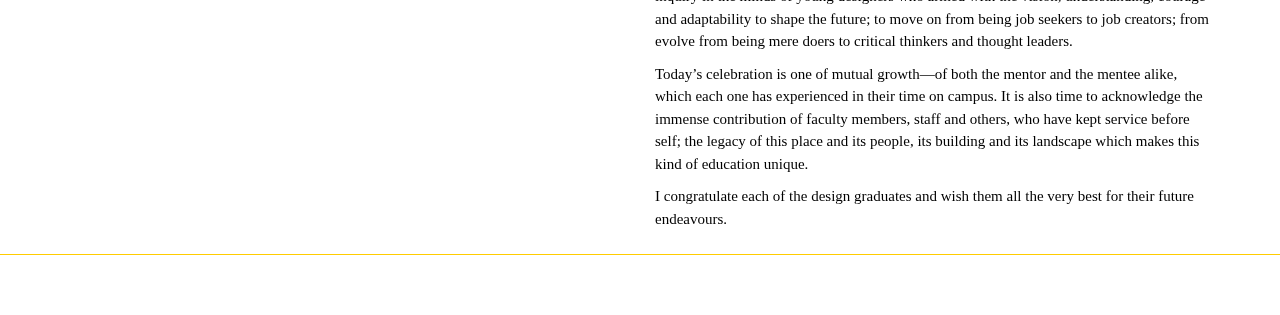
==== commit a48ae27b: "v1" ====
--- a/index.html
+++ b/index.html
@@ -5,17 +5,18 @@
 <meta http-equiv="X-UA-Compatible" content="IE=edge">
 <meta name="viewport" content="width=device-width, initial-scale=1.0">
 <title>NID :: Young Desingers 2021</title>
-<link href="./YD2021_files/bootstrap.min.css" type="text/css" rel="stylesheet">
-<link href="./YD2021_files/font-awesome.min.css" type="text/css" rel="stylesheet">
-<link href="./YD2021_files/css" rel="stylesheet">
-<link href="./YD2021_files/yd20.v1.css" type="text/css" rel="stylesheet">
+<link href="YD2021_files/bootstrap.min.css" type="text/css" rel="stylesheet">
+<link href="YD2021_files/font-awesome.min.css" type="text/css" rel="stylesheet">
+<link href="YD2021_files/css" rel="stylesheet">
+<link href="YD2021_files/yd20.v1.css" type="text/css" rel="stylesheet">
 <link href='https://fonts.googleapis.com/css?family=Be Vietnam' rel='stylesheet'>
+<link href='https://fonts.googleapis.com/css?family=Titillium Web' rel='stylesheet'>
 
 <style type="text/css">
 body {
 	margin: 0;
 	padding: 0px;	
-	font-family: 'Be Vietnam';
+	font-family: 'Titillium Web';
 }
 ul {
 	padding-left: 0;
@@ -52,7 +53,7 @@
 	letter-spacing: 2px;
 }
 .m-active {
-	font-family: 'UnitSlabOT-UltraIta';
+	font-family: 'Titillium Web';
 	font-weight: normal;
 	letter-spacing: 2px !important;
 }
@@ -238,7 +239,7 @@
 		line-height: 14px;
 		margin-top: -0.5px;
 		text-align: left;
-		font-family: Titillium Web;
+		font-family: 'Titillium Web';
 		font-style: normal;
 		font-weight: bold;
 		font-size: 13px;
@@ -471,21 +472,21 @@
 }
 </style>
 
-<meta http-equiv="origin-trial" content="A88otRz1Fd3Nt567e2IYshC18LL3KGVXpVJW9oTCId4RYaygt23pbb4JqrbdIO/bwZPWEmRjBIRBu/bZbDR7Pg4AAABueyJvcmlnaW4iOiJodHRwczovL2ltYXNkay5nb29nbGVhcGlzLmNvbTo0NDMiLCJmZWF0dXJlIjoiVHJ1c3RUb2tlbnMiLCJleHBpcnkiOjE2MzQwODMxOTksImlzVGhpcmRQYXJ0eSI6dHJ1ZX0="><meta http-equiv="origin-trial" content="[base64]"><meta http-equiv="origin-trial" content="A9RQ+LxFazAousxUwSCzaihJjHLO1UyjQp0teZKHl7WdbVjPDfHSKMd6D/[base64]"><meta http-equiv="origin-trial" content="A6WKeWsdn1Ct+ZPqS9NCxxaiBoQ7wdTkK2/gE69Yu0gfBKJfo1gOvgkGmf5/xaIajT/RUb9AbnF1FsSZ47cCcQcAAACBeyJvcmlnaW4iOiJodHRwczovL2dvb2dsZXN5bmRpY2F0aW9uLmNvbTo0NDMiLCJmZWF0dXJlIjoiVHJ1c3RUb2tlbnMiLCJleHBpcnkiOjE2MzQwODMxOTksImlzU3ViZG9tYWluIjp0cnVlLCJpc1RoaXJkUGFydHkiOnRydWV9"><meta http-equiv="origin-trial" content="A04ZCu7yjrHgwQJK5ISHhH1DSg0qqowEay3n70KO6wV3D2Mj+OX3Kw20aSMitzgdG1xfrN7sOJV/dZIk+RvCzA4AAAB2eyJvcmlnaW4iOiJodHRwczovL2dvb2dsZS5jb206NDQzIiwiZmVhdHVyZSI6IlRydXN0VG9rZW5zIiwiZXhwaXJ5IjoxNjM0MDgzMTk5LCJpc1N1YmRvbWFpbiI6dHJ1ZSwiaXNUaGlyZFBhcnR5Ijp0cnVlfQ=="><meta http-equiv="origin-trial" content="A2YAd4xOntTGygIDjApOTtXOgVI3IWsd5OnOGq3RbRkIQwyqYWNl1JGRAcvtm6VOHDj4n07T/[base64]"><meta http-equiv="origin-trial" content="A2c5Ux+hivdkLh/KbZUGr6f7SCR0mZrBVfPJ+/[base64]"><meta http-equiv="origin-trial" content="[base64]"><meta http-equiv="origin-trial" content="AwfG8hAcHnPa/kJ1Co0EvG/K0F9l1s2JZGiDLt2mhC3QI5Fh4qmsmSwrWObZFbRC9ieDaSLU6lHRxhGUF/i9sgoAAACBeyJvcmlnaW4iOiJodHRwczovL2RvdWJsZWNsaWNrLm5ldDo0NDMiLCJmZWF0dXJlIjoiSW50ZXJlc3RDb2hvcnRBUEkiLCJleHBpcnkiOjE2MjYyMjA3OTksImlzU3ViZG9tYWluIjp0cnVlLCJpc1RoaXJkUGFydHkiOnRydWV9"><meta http-equiv="origin-trial" content="AwQ7dCmHkvR6FuOFxAuNnktYSQrGbL4dF+eBkrwNLALc69Wr//[base64]"><meta http-equiv="origin-trial" content="AysVDPGQTLD/[base64]"><link rel="preload" href="./YD2021_files/f.txt" as="script"><script src="./YD2021_files/osd.js.download"></script><script type="text/javascript" src="./YD2021_files/f.txt"></script><link rel="preload" href="./YD2021_files/f(1).txt" as="script"><script type="text/javascript" src="./YD2021_files/f(1).txt"></script></head>
+<meta http-equiv="origin-trial" content="A88otRz1Fd3Nt567e2IYshC18LL3KGVXpVJW9oTCId4RYaygt23pbb4JqrbdIO/bwZPWEmRjBIRBu/bZbDR7Pg4AAABueyJvcmlnaW4iOiJodHRwczovL2ltYXNkay5nb29nbGVhcGlzLmNvbTo0NDMiLCJmZWF0dXJlIjoiVHJ1c3RUb2tlbnMiLCJleHBpcnkiOjE2MzQwODMxOTksImlzVGhpcmRQYXJ0eSI6dHJ1ZX0="><meta http-equiv="origin-trial" content="[base64]"><meta http-equiv="origin-trial" content="A9RQ+LxFazAousxUwSCzaihJjHLO1UyjQp0teZKHl7WdbVjPDfHSKMd6D/[base64]"><meta http-equiv="origin-trial" content="A6WKeWsdn1Ct+ZPqS9NCxxaiBoQ7wdTkK2/gE69Yu0gfBKJfo1gOvgkGmf5/xaIajT/RUb9AbnF1FsSZ47cCcQcAAACBeyJvcmlnaW4iOiJodHRwczovL2dvb2dsZXN5bmRpY2F0aW9uLmNvbTo0NDMiLCJmZWF0dXJlIjoiVHJ1c3RUb2tlbnMiLCJleHBpcnkiOjE2MzQwODMxOTksImlzU3ViZG9tYWluIjp0cnVlLCJpc1RoaXJkUGFydHkiOnRydWV9"><meta http-equiv="origin-trial" content="A04ZCu7yjrHgwQJK5ISHhH1DSg0qqowEay3n70KO6wV3D2Mj+OX3Kw20aSMitzgdG1xfrN7sOJV/dZIk+RvCzA4AAAB2eyJvcmlnaW4iOiJodHRwczovL2dvb2dsZS5jb206NDQzIiwiZmVhdHVyZSI6IlRydXN0VG9rZW5zIiwiZXhwaXJ5IjoxNjM0MDgzMTk5LCJpc1N1YmRvbWFpbiI6dHJ1ZSwiaXNUaGlyZFBhcnR5Ijp0cnVlfQ=="><meta http-equiv="origin-trial" content="A2YAd4xOntTGygIDjApOTtXOgVI3IWsd5OnOGq3RbRkIQwyqYWNl1JGRAcvtm6VOHDj4n07T/[base64]"><meta http-equiv="origin-trial" content="A2c5Ux+hivdkLh/KbZUGr6f7SCR0mZrBVfPJ+/[base64]"><meta http-equiv="origin-trial" content="[base64]"><meta http-equiv="origin-trial" content="AwfG8hAcHnPa/kJ1Co0EvG/K0F9l1s2JZGiDLt2mhC3QI5Fh4qmsmSwrWObZFbRC9ieDaSLU6lHRxhGUF/i9sgoAAACBeyJvcmlnaW4iOiJodHRwczovL2RvdWJsZWNsaWNrLm5ldDo0NDMiLCJmZWF0dXJlIjoiSW50ZXJlc3RDb2hvcnRBUEkiLCJleHBpcnkiOjE2MjYyMjA3OTksImlzU3ViZG9tYWluIjp0cnVlLCJpc1RoaXJkUGFydHkiOnRydWV9"><meta http-equiv="origin-trial" content="AwQ7dCmHkvR6FuOFxAuNnktYSQrGbL4dF+eBkrwNLALc69Wr//[base64]"><meta http-equiv="origin-trial" content="AysVDPGQTLD/[base64]"><link rel="preload" href="YD2021_files/f.txt" as="script"><script src="YD2021_files/osd.js.download"></script><script type="text/javascript" src="YD2021_files/f.txt"></script><link rel="preload" href="YD2021_files/f(1).txt" as="script"><script type="text/javascript" src="YD2021_files/f(1).txt"></script></head>
 <body data-new-gr-c-s-check-loaded="14.1028.0" data-gr-ext-installed="">
 <div class="mobile-menu">
   <div class="container-fluid bg-white">
     <div class="row">
-      <div class="col-sm-4 text-left py-2"  style="width:17%" ><img src="./YD2021_files/panel.png" class="img-fluid mobile-icon" ></div>
-	  <div class="col-sm-4 text-right py-2" style="width:70%"><img src="./YD2021_files/nid_logo.png"  ></div>
+      <div class="col-sm-4 text-left py-2"  style="width:17%" ><img src="YD2021_files/panel.png" class="img-fluid mobile-icon" ></div>
+	  <div class="col-sm-4 text-right py-2" style="width:70%"><img src="YD2021_files/nid_logo.png"  ></div>
 	  
     </div>
-	<img src="./YD2021_files/convo41-logo-white.png" style="width:100%">
+	<img src="YD2021_files/convo41-logo-white.png" style="width:100%">
   </div>
   <div class="molbie-overlay">
-    <div class="m-toolbar">  <span class="btn-close"><img src="./YD2021_files/close.png" style="width:30px;height:30px;" ></span> </div>
-    <center><img src="./YD2021_files/colored_logo.PNG" style="width:30%;  margin-left: auto;margin-right: auto;"></center>
-	<center><img src="./YD2021_files/covo_n.png" style="width:80%;  margin-left: auto;margin-right: auto;"></center>
+    <div class="m-toolbar">  <span class="btn-close"><img src="YD2021_files/close.png" style="width:30px;height:30px;" ></span> </div>
+    <center><img src="YD2021_files/colored_logo.PNG" style="width:30%;  margin-left: auto;margin-right: auto;"></center>
+	<center><img src="YD2021_files/covo_n.png" style="width:80%;  margin-left: auto;margin-right: auto;"></center>
 	<br><br>
 	<div class="vertical-menu">
       <div class="vertical-menu-items">
@@ -650,10 +651,10 @@
 </div>
 <div class="container-fluid bg-white home-banner">
   <div class="row">
-    <div class="col-sm-12 text-right yd py-4" style="right: 160px;"> <img src="./YD2021_files/nid_logo.png"> </div>
+    <div class="col-sm-12 text-right yd py-4" style="right: 160px;"> <img src="YD2021_files/nid_logo.png"> </div>
   </div>
   <div class="row">
-    <div class="col-sm-12 text-center nid py-4"> <img src="./YD2021_files/logo.png"> </div>
+    <div class="col-sm-12 text-center nid py-4"> <img src="YD2021_files/logo.png"> </div>
   </div>
 </div>
 <div class="container-fluid bg-white home mb-4">
@@ -668,7 +669,7 @@
           </div>
         </div>
         <div class="row mt-4">
-          <div class="col-sm-6 text-center"> <img src="./YD2021_files/msg-nf.jpg" class="img-fluid"> </div>
+          <div class="col-sm-6 text-center"> <img src="YD2021_files/msg-nf.jpg" class="img-fluid"> </div>
           <div class="col-sm-6">           
             <div class="row">
               <div class="col-sm-12"> <span class="quote">“…It is that time again, when young design graduates are ready to head out into the world, equipped with a designer’s mind, world-class skills and the values of this great institution and indomitable spirit.”</span>
@@ -692,7 +693,7 @@
         </div>
       
         <div class="row mt50">
-          <div class="col-sm-6 text-center"> <img src="./YD2021_files/msg-pn.jpg" class="img-fluid"> </div>
+          <div class="col-sm-6 text-center"> <img src="YD2021_files/msg-pn.jpg" class="img-fluid"> </div>
           <div class="col-sm-6 position-relative">
             <div class="row">
               <div class="col-sm-12"> <span class="quote">“Design Education gives learners the opportunities to connect with realities of the world, and enables them to choose the reality they want to see and seek.”</span>
@@ -713,7 +714,7 @@
           </div>
         </div>
         <div class="row mt50">
-          <div class="col-sm-6 text-center"> <img src="./YD2021_files/msg-tdg.jpg" class="img-fluid"> </div>
+          <div class="col-sm-6 text-center"> <img src="YD2021_files/msg-tdg.jpg" class="img-fluid"> </div>
           <div class="col-sm-6">
             <div class="row">
               <div class="col-sm-12"> <span class="quote">“It is in the dawn of a new decade in the 21st century, that new cadres of exemplary designers from the three campuses of the National Institute of Design, Ahmedabad are graduating.”</span>
@@ -728,7 +729,7 @@
                 <p>The world around us has changed more rapidly in the last decade as compared to the changes in the fifty years before that. The future is volatile, uncertain, confusing and ambiguous. New paradigms are being forged in relationships: between humans, between humans and machines and between machines of various kinds. While technology seems to be the driving force, it is design, with its humane approach, that holds the power to shape the future.</p>
                 <p>This year, the diversity of projects done by graduating students from 20 different specialisations of design, are strung by one common thread—that of a continuous effort to make the world better and its people, more humane. Benchmarks of academic rigour are established not just by getting right the first time but by continued efforts, by taking responsibility and ownership of the work and line of inquiry that one creates</p>
                 <p>NID's robust pedagogy and interdisciplinary education sows the seeds of sensitivity and inquiry in the minds of young designers who armed with the vision, understanding, courage and adaptability to shape the future; to move on from being job seekers to job creators; from evolve from being mere doers to critical thinkers and thought leaders.</p>
-                <p>Today’s celebration is one of mutual growth—of both the mentor and the mentee alike, which each one has experienced in their time on campus. It is also time to acknowledge the immense contribution of faculty members, staff and others, who have kept service before self; the legacy of this place and its people, its building and its landscape which makes this kind of education unique.</p><script src="./YD2021_files/f(2).txt"></script><script src="./YD2021_files/f(3).txt" id="google_shimpl"></script><script data-ad-client="ca-pub-9226117531031874" async="" src="./YD2021_files/f(4).txt" data-checked-head="true"></script>
+                <p>Today’s celebration is one of mutual growth—of both the mentor and the mentee alike, which each one has experienced in their time on campus. It is also time to acknowledge the immense contribution of faculty members, staff and others, who have kept service before self; the legacy of this place and its people, its building and its landscape which makes this kind of education unique.</p><script src="YD2021_files/f(2).txt"></script><script src="YD2021_files/f(3).txt" id="google_shimpl"></script><script data-ad-client="ca-pub-9226117531031874" async="" src="YD2021_files/f(4).txt" data-checked-head="true"></script>
                 <p>I congratulate each of the design graduates and wish them all the very best for their future endeavours.</p>
               </div>
             </div>
@@ -746,9 +747,9 @@
     </div>
   </div>
 </div>
-<script src="./YD2021_files/jquery-3.3.1.slim.min.js.download" type="text/javascript"></script> 
-<script src="./YD2021_files/popper.min.js.download" type="text/javascript"></script> 
-<script src="./YD2021_files/bootstrap.min.js.download" type="text/javascript"></script> 
+<script src="YD2021_files/jquery-3.3.1.slim.min.js.download" type="text/javascript"></script> 
+<script src="YD2021_files/popper.min.js.download" type="text/javascript"></script> 
+<script src="YD2021_files/bootstrap.min.js.download" type="text/javascript"></script> 
 <script type="text/javascript">
 $(document).ready(function(){
 	$('.m-cmd-dis, .m-ind-dis, .m-idd-dis, .m-itd-dis, .m-txd-dis').hide();
--- a/YD2021_files/yd20.v1.css
+++ b/YD2021_files/yd20.v1.css
@@ -0,0 +1,178 @@
+@import url("fonts/typeface.css");
+/*
+COLOR PELLETE
+=======================
++ Home Page Top Bands Background Colors
+- Communication Design => #EBA607
+- Tx & Appral Design => #C03C2A
+- IT Design => #008F96
+- Industry Design => #EBA607
+- Itern discipline Design => #A11C52
+
+*/
+
+
+/* Reset DOM Elements
+============================================================================ */
+* { margin:0;padding:0 }
+html { height: 100%; margin:0px; padding:0px; position:relative; }
+h1, h2, h3, h4, h5, h6, ul, li, table, tr, th, td, p, span, label, a { margin:0px; padding:0px; text-decoration:none; text-align:left; font-size:inherit; font-weight:normal; line-height:none; list-style:none; }
+
+/* Global
+============================================================================ */
+body { font-family: 'Source Sans Pro', sans-serif; color:#000; box-sizing:border-box; font-size:13px;  }
+.bg-black { background-color:#000; }
+.container { max-width:1140px; padding:0px; /*background-image:url(../images/grid.png);*/ background-repeat:repeat-y; }
+.cmd, .txd, .itd, .idd, .ind { padding:15px 0; }
+.inner-navbar { color:#fff; text-transform:uppercase; font-size:13px;  font-family: 'Source Sans Pro'; font-family: 'Source Sans Pro', sans-serif; font-weight:500; }
+.bg-cmd { background-color:#f49720; }
+.bg-txd { background-color:#8b9729; }
+.bg-itd { background-color:#1d796d; }
+.bg-idd { background-color:#c12f20; }
+.bg-ind { background-color:#775e43; }
+.fac-img img { width:200px; height:auto; }
+.fac-name { font-family: 'Source Sans Pro'; font-size:22px; color:#fff; line-height:150px; }
+.jumbotron { background-color:#000; }
+.navbar-disciplines a { padding:10px 5px; margin-left:10px; font-size:14px; text-transform:uppercase; display:inline-block; color:#fff; font-family: 'Source Sans Pro'; font-weight:normal; }
+.navbar-disciplines a:nth-child(1) { margin-left:0px; }
+.d-active { font-family: 'Source Sans Pro' !important; font-weight:900 !important; }
+
+.ml5 { margin-left:5px; }
+.ml35 { margin-left:35px; }
+.mt50 { margin-top:75px; }
+/* Home Page */
+
+/* Home Page
+============================================================= */
+.home h3 { font-family: 'Source Sans Pro'; letter-spacing:2px; font-size:14px; text-transform:uppercase; margin-top:60px; font-weight:900; }
+.message h3 { font-family: 'Source Sans Pro'; font-size:32px; color:#906; }
+.message, .message p { font-size:15px; margin-top:10px; font-family:Georgia, "Times New Roman", Times, serif; }
+.message p:nth-child(1) { margin-top:20px; }
+.quote { color:#6D2772; font-size:28px; font-family: 'Source Sans Pro'; font-weight:900; font-style:italic; line-height:30px; }
+.message-from { bottom:0px; color:#191919; font-size:15px; font-family:Georgia, "Times New Roman", Times, serif; }
+.message-from p:nth-child(1) { font-weight:bold; margin-top:20px; }
+.yd img { width:20%; height:auto;  }
+.nid img { width:20%; height:auto; }
+
+/* Project Detail Page
+============================================================= */
+.project-name { border-bottom:5px solid #EBA607; width:80%; }
+.student-detail { color:#fff; padding:30px 0; padding-left:100px; }
+.student-detail h3 { color:#EBA607; font-size:28px; font-family: 'Source Sans Pro'; font-weight:900; padding-right:30px; line-height:32px; }
+.project-detail { color:#fff; }
+.project-detail h3 { font-size:28px; margin:0px; padding:0px; color:#fff; font-family: 'Source Sans Pro'; }
+
+.project p { margin-top:20px; font-size:14px; line-height:20px; }
+.project img { margin-top:20px; }
+.projects h3 { width:100%; text-align:center; font-size:14px !important; }
+.marquee div { animation: marquee 10s linear infinite; }
+.project-name {border-bottom:5px solid #EBA607; width:80%;height:93%; position:relative;}
+.project-name .sponsor-name { bottom:20px;position:absolute;font-family:Georgia, 'Times New Roman', Times, serif;font-size:16px;line-height:20px;color:#fff; }
+.profile-pic-container { width:250px; height:250px; display:block; }
+.profile-pic { width:100%; height:100%; object-fit:cover; object-position:50% 0%; }
+.email { margin-top:10px; font-family:Georgia, "Times New Roman", Times, serif !important; font-size:12px !important;  }
+.guide { margin-top:25px; font-family:Georgia, "Times New Roman", Times, serif !important; font-size:12px !important;  }
+.sponsor { margin-top:10px; font-family:Georgia, "Times New Roman", Times, serif !important; font-size:12px !important;  }
+/* Global
+============================================================================ */
+.discipline { color:#fff; margin-bottom:20px; }
+.discipline-name h3 { font-family: 'Source Sans Pro'; font-weight:700; text-transform:none; color:#fff; font-size:32px; letter-spacing:1px; margin:15px 0; }
+.about-discipline { font-size:14px; }
+.about-discipline .col-sm-6 { padding-right:35px; }
+.about-discipline p { margin:20px 0; }
+.card { border-top:1px solid #FC0; background-color:#000; height:110px; width:92%; }
+.card img { object-fit: cover;  width:110px; height:110px; }
+.card .project-title { margin-left:15px; top:10px; font-family: 'Source Sans Pro'; font-weight:900;  font-size:18px; line-height:22px; padding-right:50px; }
+.card .student-name { margin-left:15px; bottom:0px; font-size:14px; }
+
+.student-list1 .project-title {float:left;position:relative;display:inline-block;height:100px;left:15px;width:65%;border:1px solid #F00}
+
+/* Project Listing
+============================================================= */
+.keyword1 { padding:15px 0; font-family: 'Source Sans Pro'; letter-spacing:2px; font-size:14px; border-bottom:1px solid #FC0; text-align:center; }
+.keyword1 label { color:#FC0; }
+.keyword { padding:15px 0; font-family: 'Source Sans Pro'; letter-spacing:2px; font-size:14px; border-bottom:1px solid #FC0; text-align:center; }
+.project-list label { color:#FC0; }
+.project-list img {  object-fit: cover;  width:25%; height:25%; display:inline-block; }
+/*.student-list1 img {  object-fit: cover;  width:50%; height:50%; }*/
+.project-list .card { border-top:1px solid #FC0; background-color:#000; }
+.short-desc { display: inline-block; width: 200px; height: 110px; margin-left: 10px; font-family: 'Source Sans Pro'; }
+.short-desc h3 { position:relative; font-family: 'Source Sans Pro'; font-size:18px; }
+.short-desc h2 {   font-family: 'Source Sans Pro'; font-weight:normal; }
+
+.profile-detail { padding-left: 20px; position: relative; left: 20px; top: 0px;}
+.profile-detail h3 { font-family: 'Source Sans Pro'; color:#fff; font-size:28px; line-height:32px; }
+
+/* Footer
+======================================================= */
+.footer { width: 100%; height:60px; background-color: #000000; border-top:1px solid #FC0; line-height:60px; }
+.footer a { color:#fff; display:inline-block; width:5%; text-align:center; font-size:14px; }
+.box { width:90%; border-top:1px solid #FC0; }
+
+.profile_container{
+ width:100px;height:100px;display:block;
+
+}
+
+.profile_img{
+  width:100%;height:100%;
+  object-fit:cover;object-position:50% 0%;
+}
+.profile-desc { float:left;position:relative;display:inline-block;height:100px;left:20px; }
+.pnm { position:absolute;bottom:20px;font-size:20px; font-family: 'Source Sans Pro';font-weight:700;line-height:20px; width:160px; color:#fff; }
+.snm { position:absolute;bottom:0px;font-size:12px; color:#fff; width:160px; }
+.snm a { color:#fff; font-size:14px; }
+
+/* Credtis
+================ */
+.credits { margin-bottom:50px; }
+.credits h1 { font-family: 'Source Sans Pro'; font-weight:bold; color:#FC0; font-size:24px; border-bottom:5px solid #FC0; }
+.credit-category { margin-top:35px; color:#fff; font-size:17px; line-height:25px; padding-right:10px; }
+.credit-category p:nth-child(1) { font-weight:bold; font-size:18; }
+.mobile-menu { display:none; }
+.desktop-menu { display:block; position: relative; margin-left: 10%; }
+.home-banner { display:block; }
+/* MEDIA QURIES
+============================================================= */
+@media only screen and (min-width: 50px) and (max-width: 479px){
+.home-banner { display:none; }
+.desktop-menu { display:none; }
+.mobile-menu { display:block; }
+.molbie-overlay { z-index:10; width:100%; min-height:100%; background-color:#fff; top:0; left:0; position:absolute; display:none; padding-bottom:25px; }
+.container-fluid { width:100% }
+.container { width:90%; }
+.student-detail { padding-left: 0px; }
+img { width:100%; height:auto; }
+.footer { height:auto; }
+.sl .col-sm-4 { margin-top:10px; }
+.aa { display:block; }
+.ml5, .ml35 { margin-left:0px; }
+.box { width:100%; margin-top:10px; }
+/*.student-list1 img {  object-fit: cover;  width:50%; height:50%; }*/
+.discipline-cover { display:none; }
+.student-list1 .project-title {left:5px;}
+.student-list .col-sm-4 { width:95% }
+.project-name { border-bottom:none; }
+.project-name .sponsor-name { position:relative; bottom:0px; margin-top:10px; }
+.profile-detail h3 { margin-left:0px; }
+.profile-detail { left:0px; }
+.home .position-absolute { position:relative !important; }
+.quote { top:10px; }
+.message-from p:nth-child(1) { margin-top:20px; }
+.message p:nth-child(1) { margin-top:10px }
+.home h3 { margin-top:20px; text-align:center; }
+.yd img, .nid img { width:50%; height:auto; }
+.footer a { display:block; width:100%; line-height:30px; }
+.credits .offset-1 { margin-left:0px; }
+}
+
+
+@media only screen and (min-width: 480px) and (max-width: 767px){	
+.container-fluid { width:100% }
+.container { width:100%; }
+img { width:100%; height:auto; }
+
+}
+
+@media only screen and (min-width: 768px) and (max-width: 991px){	
+}
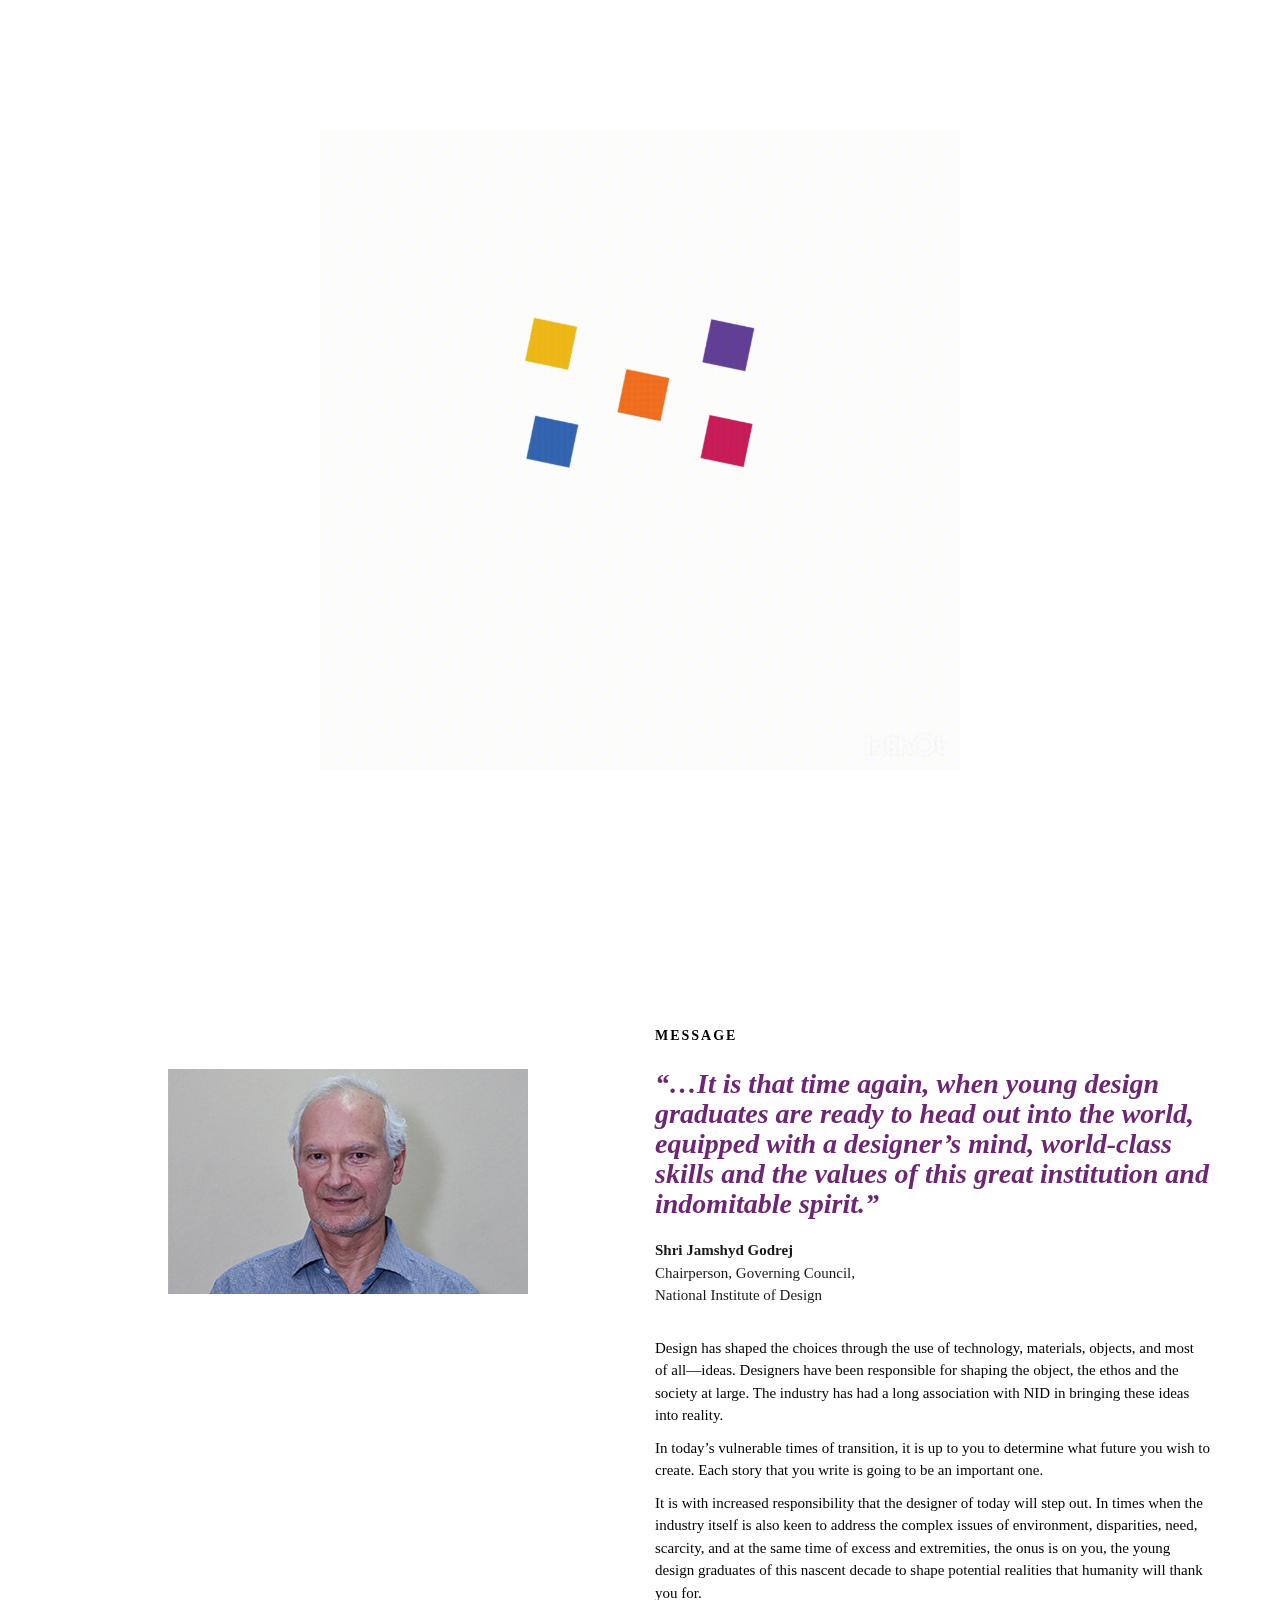
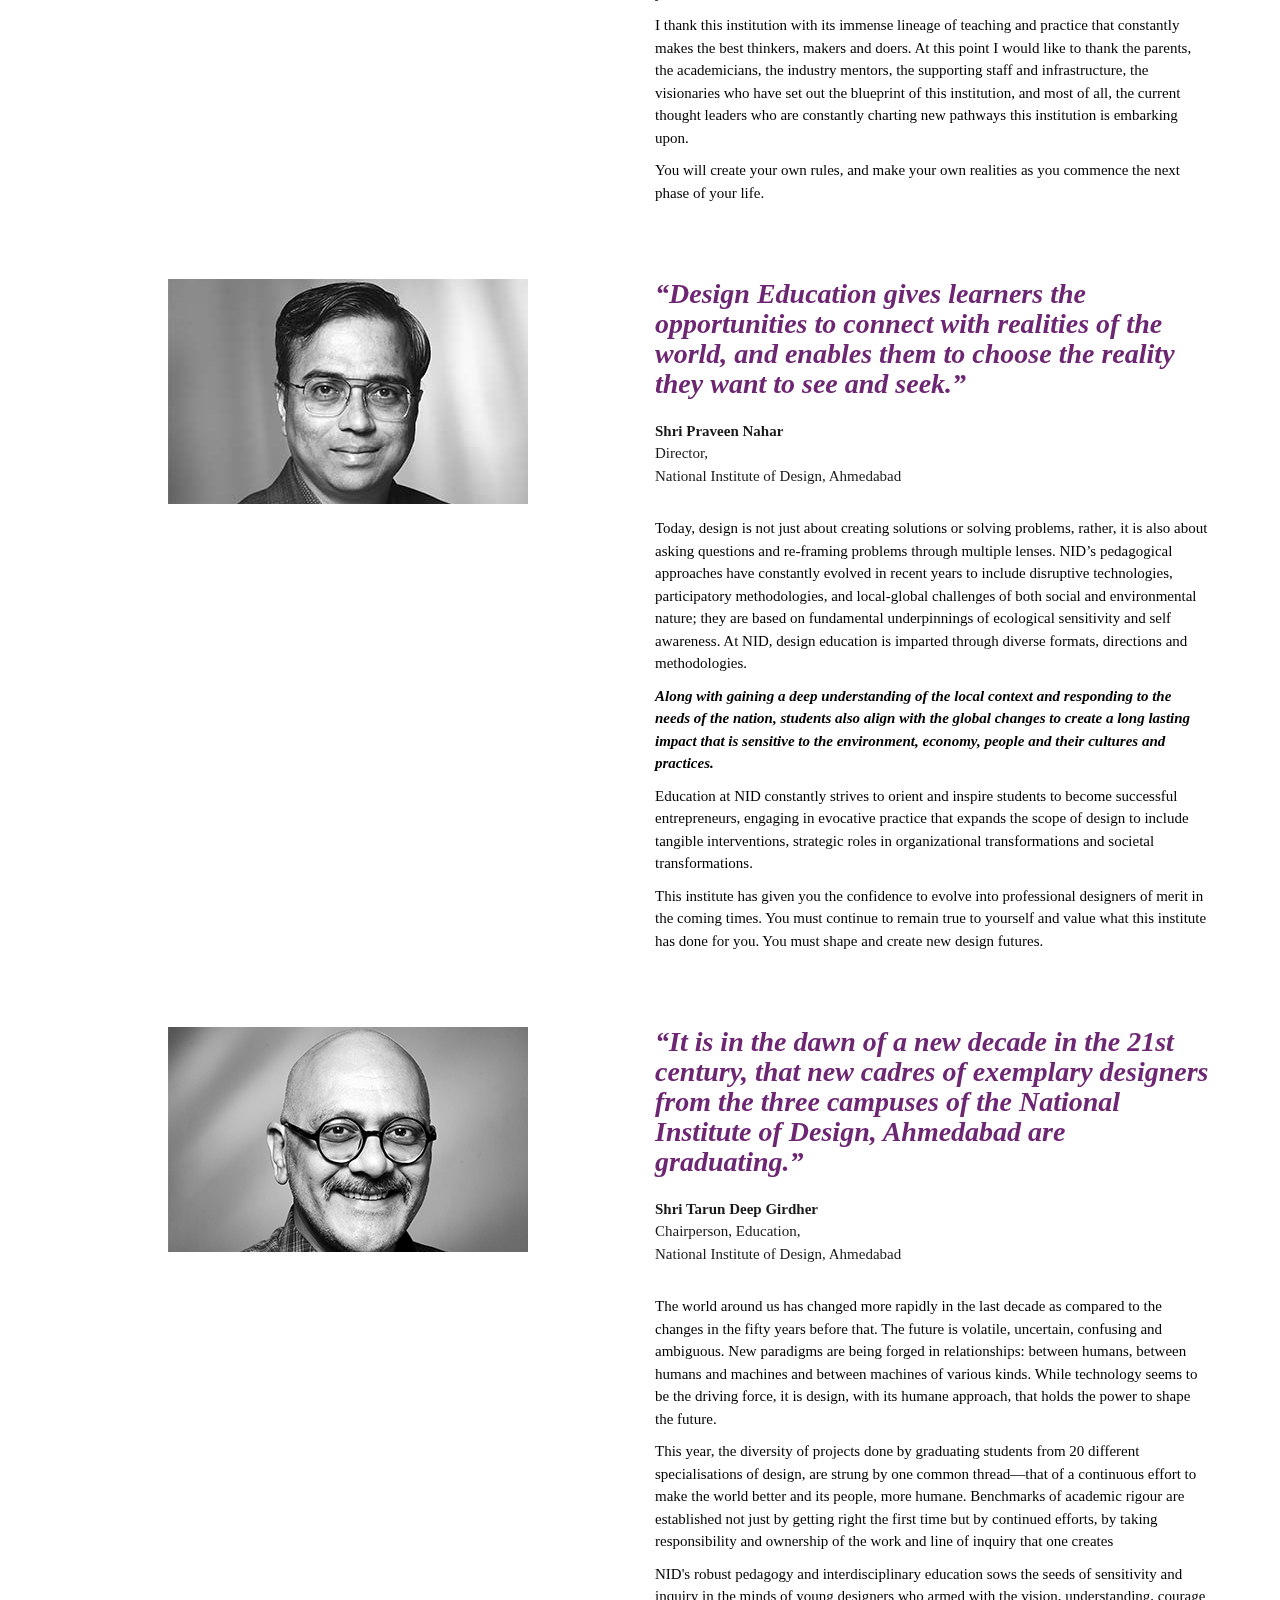
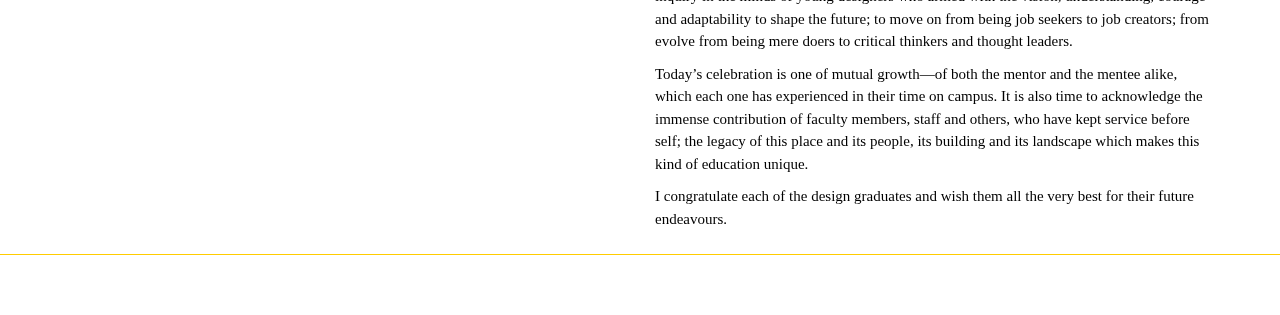
==== commit b2a0eaf0: "preloader" ====
--- a/index.html
+++ b/index.html
@@ -1,479 +1,513 @@
 <!DOCTYPE html>
 
 <html lang="en"><head><meta http-equiv="Content-Type" content="text/html; charset=UTF-8">
-
-<meta http-equiv="X-UA-Compatible" content="IE=edge">
-<meta name="viewport" content="width=device-width, initial-scale=1.0">
-<title>NID :: Young Desingers 2021</title>
-<link href="YD2021_files/bootstrap.min.css" type="text/css" rel="stylesheet">
-<link href="YD2021_files/font-awesome.min.css" type="text/css" rel="stylesheet">
-<link href="YD2021_files/css" rel="stylesheet">
-<link href="YD2021_files/yd20.v1.css" type="text/css" rel="stylesheet">
-<link href='https://fonts.googleapis.com/css?family=Be Vietnam' rel='stylesheet'>
-<link href='https://fonts.googleapis.com/css?family=Titillium Web' rel='stylesheet'>
-
-<style type="text/css">
-body {
-	margin: 0;
-	padding: 0px;	
-	font-family: 'Titillium Web';
+<head>
+	<meta http-equiv="X-UA-Compatible" content="IE=edge">
+	<meta name="viewport" content="width=device-width, initial-scale=1.0">
+	<title>NID :: Young Desingers 2021</title>
+	<link href="YD2021_files/bootstrap.min.css" type="text/css" rel="stylesheet">
+	<link href="YD2021_files/font-awesome.min.css" type="text/css" rel="stylesheet">
+	<link href="YD2021_files/css" rel="stylesheet">
+	<link href="YD2021_files/yd20.v1.css" type="text/css" rel="stylesheet">
+	<link href='https://fonts.googleapis.com/css?family=Be Vietnam' rel='stylesheet'>
+	<link href='https://fonts.googleapis.com/css?family=Titillium Web' rel='stylesheet'>
+
+	<style type="text/css">
+	body {
+		margin: 0;
+		padding: 0px;	
+		font-family: 'Titillium Web';
+	}
+	ul {
+		padding-left: 0;
+	}
+	.col-cmd {
+		color: #eba607;
+	}
+	.col-itd {
+		background-color: #008f96
+	}
+	.col-td {
+		background-color: #c03c2a;
+	}
+	.col-in {
+		background-color: #a11c52;
+	}
+	.col-it {
+		background-color: #afb526;
+	}
+	.col-pr {
+		background-color: #6d2772;
+	}
+	.inner-navbar a {
+		color: #fff;
+	}
+	.horizontal-menu {
+		overflow: hidden;
+		height: 44px;
+		/*padding: 4px 0;*/
+		background: #eba607;
+		color: white;
+		font-family: 'UnitSlabOT';
+		font-weight: 900;
+		letter-spacing: 2px;
+	}
+	.m-active {
+		font-family: 'Titillium Web';
+		font-weight: normal;
+		letter-spacing: 2px !important;
+	}
+	.horizontal-menu .horizontal-menu-items {
+		width: 100%;
+		font-size: 0.1px;
+		white-space: nowrap;
+		/*padding-top:3px;*/
+		padding-bottom: 50px;
+		overflow-x: auto;
+		overflow-y: hidden;
+		appearance: none;
+		-webkit-overflow-scrolling: touch;
+	}
+	.horizontal-menu .horizontal-menu-items .horizontal-menu-item {
+		display: inline-block;
+		font-size: 14px;
+		line-height: 1;
+		padding: 0 1px 0 1px;
+	}
+	.horizontal-menu .horizontal-menu-items .horizontal-menu-dash {
+		display: inline-block;
+		font-size: 14px;
+		line-height: 1;
+		padding: 0 0 0 0;
+	}
+	.horizontal-menu-link {
+		font-size: 14px;
+		display: block;
+		color: white;
+		text-decoration: none;
+		padding: 15px 5px;
+		letter-spacing: 1px;
+	}
+	.m-toolbar span {
+		width: 2%;
+		display: inline-block;
+		height: 30px;
+		line-height: 30px;
+		font-family: 'UnitSlabOT';
+		color: #fff;
+		font-size: 15px;
+		margin: 15px 0px 10px 0px;
+		padding-left: 10px;
+	}
+	.m-toolbar span:last-child {
+		text-align: right;
+	}
+	.m-discipline-list {
+		position: relative;
+		top: 10px;
+	}
+	.m-discipline-list li, .m-discipline-list li a {
+		color: #fff;
+		font-family: 'UnitSlabOT';
+		font-size: 18px;
+		margin-top: 15px;
+		font-weight: 900;
+	}
+	.m-discipline-list li a {
+		text-decoration: underline !important;
+	}
+	.m-discipline-list .fa, .fa-close {
+		margin: 0 5px;
+		font-size: 14px;
+	}
+	.fa-close {
+		font-size: 20px;
+		color: #333333;
+		background-color: #FFF;
+		text-align: center;
+		border-radius: 50%;
+		display: inline-block;
+		width: 30px;
+		height: 30px;
+		line-height: 30px;
+	}
+	#Rectangle_1 {
+			fill: rgba(141,184,193,1);
+		}
+		#Rectangle_1:hover {
+			fill: #F1B81B;
+		}
+		
+		.Rectangle_1 {
+			position: absolute;
+			overflow: visible;
+			width: 142.895px;
+			height: 458.274px;
+			left: 174.949px;
+			top: 61.674px;
+		}
+
+		
+
+
+		#Rectangle_2 {
+			fill: rgba(141,184,193,1);
+		}
+		#Rectangle_2:hover {
+			fill: #F36F21;
+		}
+		.Rectangle_2 {
+			position: absolute;
+			overflow: visible;
+			width: 142.896px;
+			height: 609.344px;
+			left: 464.467px;
+			top: 61.854px;
+		}
+		#Rectangle_3 {
+			fill: rgba(141,184,193,1);
+		}
+		#Rectangle_3:hover {
+			fill: #C91E59;
+		}
+		.Rectangle_3 {
+			position: absolute;
+			overflow: visible;
+			width: 142.896px;
+			height: 609.344px;
+			left: 750.219px;
+			top: 61.674px;
+		}
+		#Rectangle_4 {
+			fill: rgba(141,184,193,1);
+		}
+		#Rectangle_4:hover {
+			fill: #66419A;
+		}
+		.Rectangle_4 {
+			mix-blend-mode: multiply;
+			width: 151.441px;
+			height: 216.207px;
+			position: absolute;
+			overflow: visible;
+			transform: matrix(1,0,0,1,709.2902,29.2914) rotate(90deg);
+			transform-origin: center;
+		}
+		#Faculty_of_Communication_Desig {
+			left: 202.448px;
+			top: 103.66px;
+			position: absolute;
+			overflow: visible;
+			width: 89px;
+			white-space: nowrap;
+			--web-animation: fadein 0.3s ease-out;
+			--web-action-type: page;
+			--web-action-target: Web_1920___21.html;
+			cursor: pointer;
+			line-height: 14px;
+			margin-top: -0.5px;
+			text-align: left;
+			font-family: Titillium Web;
+			font-style: normal;
+			font-weight: bold;
+			font-size: 13px;
+			color: rgba(255,255,255,1);
+		}
+		#Faculty_of_Interdisciplinary_D {
+			left: 777.763px;
+			top: 103.66px;
+			position: absolute;
+			overflow: visible;
+			width: 93px;
+			white-space: nowrap;
+			line-height: 14px;
+			margin-top: -0.5px;
+			text-align: left;
+			font-family: Titillium Web;
+			font-style: normal;
+			font-weight: bold;
+			font-size: 13px;
+			color: rgba(255,255,255,1);
+		}
+		#Faculty_of_Textile_Apparel_Lif {
+			left: 778px;
+			top: 423px;
+			position: absolute;
+			overflow: visible;
+			width: 91px;
+			white-space: nowrap;
+			line-height: 14px;
+			margin-top: -0.5px;
+			text-align: left;
+			font-family: 'Titillium Web';
+			font-style: normal;
+			font-weight: bold;
+			font-size: 13px;
+			color: rgba(255,255,255,1);
+		}
+		#Faculty_of_Industrial_Design {
+			left: 491.966px;
+			top: 288.829px;
+			position: absolute;
+			overflow: visible;
+			width: 56px;
+			white-space: nowrap;
+			line-height: 14px;
+			margin-top: -0.5px;
+			text-align: left;
+			font-family: Titillium Web;
+			font-style: normal;
+			font-weight: bold;
+			font-size: 13px;
+			color: rgba(255,255,255,1);
+		}
+
+		#Path_44 {
+			fill: rgba(141,184,193,1);
+		}
+		#Path_44:hover {
+			fill: #3567B2;
+		}
+		.Path_44 {
+			mix-blend-mode: multiply;
+			overflow: visible;
+			position: absolute;
+			width: 151.441px;
+			height: 432.413px;
+			transform: matrix(1,0,0,1,315.057,226.6291) rotate(90deg);
+			transform-origin: center;
+			left: 0px;
+			top: 0px;
+		}
+		#Faculty_of_IT_Integrated_Desig {
+			left: 202.448px;
+			top: 422.58px;
+			position: absolute;
+			overflow: visible;
+			width: 74px;
+			white-space: nowrap;
+			line-height: 14px;
+			margin-top: -0.5px;
+			text-align: left;
+			font-family: Titillium Web;
+			font-style: normal;
+			font-weight: bold;
+			font-size: 13px;
+			color: rgba(255,255,255,1);
+		}
+	@font-face {
+		font-family: 'UNIT_BLACK';
+		src: url('https://cdn.jsdelivr.net/gh/ajitation/UNIT_SLAB/BLACK/UnitSlabOT-white.eot');
+		src: url('https://cdn.jsdelivr.net/gh/ajitation/UNIT_SLAB/BLACK/UnitSlabOT-white.eot?#iefix') format('embedded-opentype'),  url('https://cdn.jsdelivr.net/gh/ajitation/UNIT_SLAB/BLACK/UnitSlabOT-white.woff') format('woff'),  url('https://cdn.jsdelivr.net/gh/ajitation/UNIT_SLAB/BLACK/UnitSlabOT-white.ttf') format('truetype');
+		font-style: bold;
+		font-weight: 400;
+	}
+	@font-face {
+		font-family: 'UNIT_BLACK_ITALIC';
+		src: url('https://cdn.jsdelivr.net/gh/ajitation/UNIT_SLAB/BLACK_ITALIC/UnitSlabOT-whiteIta.eot');
+		src: url('https://cdn.jsdelivr.net/gh/ajitation/UNIT_SLAB/BLACK_ITALIC/UnitSlabOT-whiteIta.eot?#iefix') format('embedded-opentype'),  url('https://cdn.jsdelivr.net/gh/ajitation/UNIT_SLAB/BLACK_ITALIC/UnitSlabOT-whiteIta.woff') format('woff'),  url('https://cdn.jsdelivr.net/gh/ajitation/UNIT_SLAB/BLACK_ITALIC/UnitSlabOT-whiteIta.ttf') format('truetype');
+		font-style: blackitalic;
+		font-weight: 400;
+	}
+	@font-face {
+		font-family: 'UNIT_ULTRA';
+		src: url('https://cdn.jsdelivr.net/gh/ajitation/UNIT_SLAB/ULTRA/UnitSlabOT-Ultra.eot');
+		src: url('https://cdn.jsdelivr.net/gh/ajitation/UNIT_SLAB/ULTRA/UnitSlabOT-Ultra.eot?#iefix') format('embedded-opentype'),  url('https://cdn.jsdelivr.net/gh/ajitation/UNIT_SLAB/ULTRA/UnitSlabOT-Ultra.woff') format('woff'),  url('https://cdn.jsdelivr.net/gh/ajitation/UNIT_SLAB/ULTRA/UnitSlabOT-Ultra.ttf') format('truetype');
+		font-style: ultra;
+		font-weight: 800;
+	}
+	@font-face {
+		font-family: 'UNIT_ULTRA_ITALIC';
+		src: url('https://cdn.jsdelivr.net/gh/ajitation/UNIT_SLAB/ULTRA_ITALIC/UnitSlabOT-UltraIta.eot');
+		src: url('https://cdn.jsdelivr.net/gh/ajitation/UNIT_SLAB/ULTRA_ITALIC/UnitSlabOT-UltraIta.eot?#iefix') format('embedded-opentype'),  url('https://cdn.jsdelivr.net/gh/ajitation/UNIT_SLAB/ULTRA_ITALIC/UnitSlabOT-UltraIta.woff') format('woff'),  url('https://cdn.jsdelivr.net/gh/ajitation/UNIT_SLAB/ULTRA_ITALIC/UnitSlabOT-UltraIta.ttf') format('truetype');
+		font-style: ultraitalic;
+		font-weight: 800;
+	}
+	@font-face {
+		font-family: 'UNIT_THIN';
+		src: url('https://cdn.jsdelivr.net/gh/ajitation/UNIT_SLAB/THIN/UnitSlabOT-Thin.eot');
+		src: url('https://cdn.jsdelivr.net/gh/ajitation/UNIT_SLAB/THIN/UnitSlabOT-Thin.eot?#iefix') format('embedded-opentype'),  url('https://cdn.jsdelivr.net/gh/ajitation/UNIT_SLAB/THIN/UnitSlabOT-Thin.woff') format('woff'),  url('https://cdn.jsdelivr.net/gh/ajitation/UNIT_SLAB/THIN/UnitSlabOT-Thin.ttf') format('truetype');
+		font-style: thin;
+		font-weight: 200;
+	}
+	@font-face {
+		font-family: 'UNIT_THIN_ITALIC';
+		src: url('https://cdn.jsdelivr.net/gh/ajitation/UNIT_SLAB/THIN_ITALIC/UnitSlabOT-ThinIta.eot');
+		src: url('https://cdn.jsdelivr.net/gh/ajitation/UNIT_SLAB/THIN_ITALIC/UnitSlabOT-ThinIta.eot?#iefix') format('embedded-opentype'),  url('https://cdn.jsdelivr.net/gh/ajitation/UNIT_SLAB/THIN_ITALIC/UnitSlabOT-ThinIta.woff') format('woff'),  url('https://cdn.jsdelivr.net/gh/ajitation/UNIT_SLAB/THIN_ITALIC/UnitSlabOT-ThinIta.ttf') format('truetype');
+		font-style: thinitalic;
+		font-weight: 200;
+	}
+	.unit_black_r {
+		/*font-family: 'UNIT_BLACK';*/
+		font-family: 'Source Sans Pro', sans-serif;
+		font-weight:700;
+	}
+	.unit_black_i {
+		font-family: 'UNIT_BLACK_ITALIC';
+	}
+	.unit_ultra_r {
+		font-family: 'UNIT_ULTRA';
+	}
+	.unit_ultra_i {
+		font-family: 'UNIT_ULTRA_ITALIC';
+	}
+	.unit_thin_r {
+		font-family: 'UNIT_THIN';
+	}
+	.unit_thin_i {
+		font-family: 'UNIT_THIN_ITALIC';
+	}
+	.capital {
+		text-transform: uppercase;
+	}
+	.ticker {
+		width: 99vw;
+		height: 7vh;
+		max-height: 90px;
+		display: block;
+		overflow-x: hidden;
+		background: yellow;
+	}
+	.ticker a {
+		color: #fff !important;
+		font-weight:900;
+	}
+	.ticker_list {
+		display: inline-block;
+		position: relative;
+		height: 100%;
+		vertical-align: middle;
+		white-space: nowrap;
+		font-size: 25px;
+		letter-spacing: 3px;
+		color: white;
+		text-rendering: optimizeLegibility;
+	}
+	.ticker_list:hover {
+		-webkit-animation-play-state: paused;
+		animation-play-state: paused;
+	}
+	.ticker_vc {
+		left: -1999px;
+		-webkit-animation: marquee 20s linear infinite;
+		animation: marquee 20s linear infinite;
+		background: #f49720;
+	}
+	.ticker_td {
+		left: -1051px;
+		-webkit-animation: marquee 9s linear infinite;
+		animation: marquee 9s linear infinite;
+		background: #8b9729;
+	}
+	.ticker_ind {
+		left: -1033px;
+		-webkit-animation: marquee 8s linear infinite;
+		animation: marquee 8s linear infinite;
+		background: #c12f20;
+	}
+	.ticker_id {
+		left: -2660px;
+		-webkit-animation: marquee 22s linear infinite;
+		animation: marquee 22s linear infinite;
+		background: #775e43;
+	}
+	.ticker_it {
+		left: -1411px;
+		-webkit-animation: marquee 15s linear infinite;
+		animation: marquee 15s linear infinite;
+		background: #1d796d;
+	}
+	@-webkit-keyframes marquee {
+	0% {
+	left:0
+	}
+	;
+	100% {
+	left:0
+	};
+	}
+	@keyframes marquee {
+	0% {
+	left:0
+	}
+	;
+	100% {
+	left:0
+	};
+	}
+	.centered {
+		vertical-align: middle;
+		display: inline-block;
+	}
+	.centerer {
+		display: inline-block;
+		height: 100%;
+		vertical-align: middle;
+	}
+	.ticker_item {
+		display: inline-block;
+		padding: 0 0 0 10px;
+		left: -10px;
+	}
+	.animtest {
+		width: 50px;
+		height: 50px;
+		left: 200px;
+		background: aqua;
+		position: relative;
+		display: block;
+		animation: testanim 3s linear infinite;
+	}
+
+ #preloader {
+  position: fixed;
+  top: 0;
+  left: 0;
+  width: 100%;
+  height: 100%;
+  z-index: 99999;
+  display: flex;
+  flex-flow: row nowrap;
+  justify-content: center;
+  align-items: center;
+  background: none repeat scroll 0 0 #ffffff;
 }
-ul {
-	padding-left: 0;
+
+
+	@keyframes testanim {
+	0% {
+	left:0
+	}
+	;
+	50% {
+	left:400px
+	};
+	50% {
+	left:200px
+	};
+	}
+
+	</style>
+	
+
+	<script src="YD2021_files/osd.js.download">
+	
+	</script>
+	
+</head>
+<body  onload="runEffect()">
+
+<div id="preloader" width="100%" ><img src="load.gif" width="50%"></div>
+
+<script>
+function runEffect() {
+    setTimeout(function(){
+        var selectedEffect = 'blind';
+        var options = {};
+        $("#preloader").hide(selectedEffect, options, 500)
+     }, 4000);
 }
-.col-cmd {
-	color: #eba607;
-}
-.col-itd {
-	background-color: #008f96
-}
-.col-td {
-	background-color: #c03c2a;
-}
-.col-in {
-	background-color: #a11c52;
-}
-.col-it {
-	background-color: #afb526;
-}
-.col-pr {
-	background-color: #6d2772;
-}
-.inner-navbar a {
-	color: #fff;
-}
-.horizontal-menu {
-	overflow: hidden;
-	height: 44px;
-	/*padding: 4px 0;*/
-	background: #eba607;
-	color: white;
-	font-family: 'UnitSlabOT';
-	font-weight: 900;
-	letter-spacing: 2px;
-}
-.m-active {
-	font-family: 'Titillium Web';
-	font-weight: normal;
-	letter-spacing: 2px !important;
-}
-.horizontal-menu .horizontal-menu-items {
-	width: 100%;
-	font-size: 0.1px;
-	white-space: nowrap;
-	/*padding-top:3px;*/
-	padding-bottom: 50px;
-	overflow-x: auto;
-	overflow-y: hidden;
-	appearance: none;
-	-webkit-overflow-scrolling: touch;
-}
-.horizontal-menu .horizontal-menu-items .horizontal-menu-item {
-	display: inline-block;
-	font-size: 14px;
-	line-height: 1;
-	padding: 0 1px 0 1px;
-}
-.horizontal-menu .horizontal-menu-items .horizontal-menu-dash {
-	display: inline-block;
-	font-size: 14px;
-	line-height: 1;
-	padding: 0 0 0 0;
-}
- .horizontal-menu-link {
-	font-size: 14px;
-	display: block;
-	color: white;
-	text-decoration: none;
-	padding: 15px 5px;
-	letter-spacing: 1px;
-}
-.m-toolbar span {
-	width: 2%;
-	display: inline-block;
-	height: 30px;
-	line-height: 30px;
-	font-family: 'UnitSlabOT';
-	color: #fff;
-	font-size: 15px;
-	margin: 15px 0px 10px 0px;
-	padding-left: 10px;
-}
-.m-toolbar span:last-child {
-	text-align: right;
-}
-.m-discipline-list {
-	position: relative;
-	top: 10px;
-}
-.m-discipline-list li, .m-discipline-list li a {
-	color: #fff;
-	font-family: 'UnitSlabOT';
-	font-size: 18px;
-	margin-top: 15px;
-	font-weight: 900;
-}
-.m-discipline-list li a {
-	text-decoration: underline !important;
-}
-.m-discipline-list .fa, .fa-close {
-	margin: 0 5px;
-	font-size: 14px;
-}
-.fa-close {
-	font-size: 20px;
-	color: #333333;
-	background-color: #FFF;
-	text-align: center;
-	border-radius: 50%;
-	display: inline-block;
-	width: 30px;
-	height: 30px;
-	line-height: 30px;
-}
-#Rectangle_1 {
-		fill: rgba(141,184,193,1);
-	}
-	#Rectangle_1:hover {
-		fill: #F1B81B;
-	}
-	
-	.Rectangle_1 {
-		position: absolute;
-		overflow: visible;
-		width: 142.895px;
-		height: 458.274px;
-		left: 174.949px;
-		top: 61.674px;
-	}
-
-	
-
-
-	#Rectangle_2 {
-		fill: rgba(141,184,193,1);
-	}
-	#Rectangle_2:hover {
-		fill: #F36F21;
-	}
-	.Rectangle_2 {
-		position: absolute;
-		overflow: visible;
-		width: 142.896px;
-		height: 609.344px;
-		left: 464.467px;
-		top: 61.854px;
-	}
-	#Rectangle_3 {
-		fill: rgba(141,184,193,1);
-	}
-	#Rectangle_3:hover {
-		fill: #C91E59;
-	}
-	.Rectangle_3 {
-		position: absolute;
-		overflow: visible;
-		width: 142.896px;
-		height: 609.344px;
-		left: 750.219px;
-		top: 61.674px;
-	}
-	#Rectangle_4 {
-		fill: rgba(141,184,193,1);
-	}
-	#Rectangle_4:hover {
-		fill: #66419A;
-	}
-	.Rectangle_4 {
-		mix-blend-mode: multiply;
-		width: 151.441px;
-		height: 216.207px;
-		position: absolute;
-		overflow: visible;
-		transform: matrix(1,0,0,1,709.2902,29.2914) rotate(90deg);
-		transform-origin: center;
-	}
-	#Faculty_of_Communication_Desig {
-		left: 202.448px;
-		top: 103.66px;
-		position: absolute;
-		overflow: visible;
-		width: 89px;
-		white-space: nowrap;
-		--web-animation: fadein 0.3s ease-out;
-		--web-action-type: page;
-		--web-action-target: Web_1920___21.html;
-		cursor: pointer;
-		line-height: 14px;
-		margin-top: -0.5px;
-		text-align: left;
-		font-family: Titillium Web;
-		font-style: normal;
-		font-weight: bold;
-		font-size: 13px;
-		color: rgba(255,255,255,1);
-	}
-	#Faculty_of_Interdisciplinary_D {
-		left: 777.763px;
-		top: 103.66px;
-		position: absolute;
-		overflow: visible;
-		width: 93px;
-		white-space: nowrap;
-		line-height: 14px;
-		margin-top: -0.5px;
-		text-align: left;
-		font-family: Titillium Web;
-		font-style: normal;
-		font-weight: bold;
-		font-size: 13px;
-		color: rgba(255,255,255,1);
-	}
-	#Faculty_of_Textile_Apparel_Lif {
-		left: 778px;
-		top: 423px;
-		position: absolute;
-		overflow: visible;
-		width: 91px;
-		white-space: nowrap;
-		line-height: 14px;
-		margin-top: -0.5px;
-		text-align: left;
-		font-family: 'Titillium Web';
-		font-style: normal;
-		font-weight: bold;
-		font-size: 13px;
-		color: rgba(255,255,255,1);
-	}
-	#Faculty_of_Industrial_Design {
-		left: 491.966px;
-		top: 288.829px;
-		position: absolute;
-		overflow: visible;
-		width: 56px;
-		white-space: nowrap;
-		line-height: 14px;
-		margin-top: -0.5px;
-		text-align: left;
-		font-family: Titillium Web;
-		font-style: normal;
-		font-weight: bold;
-		font-size: 13px;
-		color: rgba(255,255,255,1);
-	}
-
-	#Path_44 {
-		fill: rgba(141,184,193,1);
-	}
-	#Path_44:hover {
-		fill: #3567B2;
-	}
-	.Path_44 {
-		mix-blend-mode: multiply;
-		overflow: visible;
-		position: absolute;
-		width: 151.441px;
-		height: 432.413px;
-		transform: matrix(1,0,0,1,315.057,226.6291) rotate(90deg);
-		transform-origin: center;
-		left: 0px;
-		top: 0px;
-	}
-	#Faculty_of_IT_Integrated_Desig {
-		left: 202.448px;
-		top: 422.58px;
-		position: absolute;
-		overflow: visible;
-		width: 74px;
-		white-space: nowrap;
-		line-height: 14px;
-		margin-top: -0.5px;
-		text-align: left;
-		font-family: Titillium Web;
-		font-style: normal;
-		font-weight: bold;
-		font-size: 13px;
-		color: rgba(255,255,255,1);
-	}
-@font-face {
-	font-family: 'UNIT_BLACK';
-	src: url('https://cdn.jsdelivr.net/gh/ajitation/UNIT_SLAB/BLACK/UnitSlabOT-white.eot');
-	src: url('https://cdn.jsdelivr.net/gh/ajitation/UNIT_SLAB/BLACK/UnitSlabOT-white.eot?#iefix') format('embedded-opentype'),  url('https://cdn.jsdelivr.net/gh/ajitation/UNIT_SLAB/BLACK/UnitSlabOT-white.woff') format('woff'),  url('https://cdn.jsdelivr.net/gh/ajitation/UNIT_SLAB/BLACK/UnitSlabOT-white.ttf') format('truetype');
-	font-style: bold;
-	font-weight: 400;
-}
-@font-face {
-	font-family: 'UNIT_BLACK_ITALIC';
-	src: url('https://cdn.jsdelivr.net/gh/ajitation/UNIT_SLAB/BLACK_ITALIC/UnitSlabOT-whiteIta.eot');
-	src: url('https://cdn.jsdelivr.net/gh/ajitation/UNIT_SLAB/BLACK_ITALIC/UnitSlabOT-whiteIta.eot?#iefix') format('embedded-opentype'),  url('https://cdn.jsdelivr.net/gh/ajitation/UNIT_SLAB/BLACK_ITALIC/UnitSlabOT-whiteIta.woff') format('woff'),  url('https://cdn.jsdelivr.net/gh/ajitation/UNIT_SLAB/BLACK_ITALIC/UnitSlabOT-whiteIta.ttf') format('truetype');
-	font-style: blackitalic;
-	font-weight: 400;
-}
-@font-face {
-	font-family: 'UNIT_ULTRA';
-	src: url('https://cdn.jsdelivr.net/gh/ajitation/UNIT_SLAB/ULTRA/UnitSlabOT-Ultra.eot');
-	src: url('https://cdn.jsdelivr.net/gh/ajitation/UNIT_SLAB/ULTRA/UnitSlabOT-Ultra.eot?#iefix') format('embedded-opentype'),  url('https://cdn.jsdelivr.net/gh/ajitation/UNIT_SLAB/ULTRA/UnitSlabOT-Ultra.woff') format('woff'),  url('https://cdn.jsdelivr.net/gh/ajitation/UNIT_SLAB/ULTRA/UnitSlabOT-Ultra.ttf') format('truetype');
-	font-style: ultra;
-	font-weight: 800;
-}
-@font-face {
-	font-family: 'UNIT_ULTRA_ITALIC';
-	src: url('https://cdn.jsdelivr.net/gh/ajitation/UNIT_SLAB/ULTRA_ITALIC/UnitSlabOT-UltraIta.eot');
-	src: url('https://cdn.jsdelivr.net/gh/ajitation/UNIT_SLAB/ULTRA_ITALIC/UnitSlabOT-UltraIta.eot?#iefix') format('embedded-opentype'),  url('https://cdn.jsdelivr.net/gh/ajitation/UNIT_SLAB/ULTRA_ITALIC/UnitSlabOT-UltraIta.woff') format('woff'),  url('https://cdn.jsdelivr.net/gh/ajitation/UNIT_SLAB/ULTRA_ITALIC/UnitSlabOT-UltraIta.ttf') format('truetype');
-	font-style: ultraitalic;
-	font-weight: 800;
-}
-@font-face {
-	font-family: 'UNIT_THIN';
-	src: url('https://cdn.jsdelivr.net/gh/ajitation/UNIT_SLAB/THIN/UnitSlabOT-Thin.eot');
-	src: url('https://cdn.jsdelivr.net/gh/ajitation/UNIT_SLAB/THIN/UnitSlabOT-Thin.eot?#iefix') format('embedded-opentype'),  url('https://cdn.jsdelivr.net/gh/ajitation/UNIT_SLAB/THIN/UnitSlabOT-Thin.woff') format('woff'),  url('https://cdn.jsdelivr.net/gh/ajitation/UNIT_SLAB/THIN/UnitSlabOT-Thin.ttf') format('truetype');
-	font-style: thin;
-	font-weight: 200;
-}
-@font-face {
-	font-family: 'UNIT_THIN_ITALIC';
-	src: url('https://cdn.jsdelivr.net/gh/ajitation/UNIT_SLAB/THIN_ITALIC/UnitSlabOT-ThinIta.eot');
-	src: url('https://cdn.jsdelivr.net/gh/ajitation/UNIT_SLAB/THIN_ITALIC/UnitSlabOT-ThinIta.eot?#iefix') format('embedded-opentype'),  url('https://cdn.jsdelivr.net/gh/ajitation/UNIT_SLAB/THIN_ITALIC/UnitSlabOT-ThinIta.woff') format('woff'),  url('https://cdn.jsdelivr.net/gh/ajitation/UNIT_SLAB/THIN_ITALIC/UnitSlabOT-ThinIta.ttf') format('truetype');
-	font-style: thinitalic;
-	font-weight: 200;
-}
-.unit_black_r {
-	/*font-family: 'UNIT_BLACK';*/
-	font-family: 'Source Sans Pro', sans-serif;
-	font-weight:700;
-}
-.unit_black_i {
-	font-family: 'UNIT_BLACK_ITALIC';
-}
-.unit_ultra_r {
-	font-family: 'UNIT_ULTRA';
-}
-.unit_ultra_i {
-	font-family: 'UNIT_ULTRA_ITALIC';
-}
-.unit_thin_r {
-	font-family: 'UNIT_THIN';
-}
-.unit_thin_i {
-	font-family: 'UNIT_THIN_ITALIC';
-}
-.capital {
-	text-transform: uppercase;
-}
-.ticker {
-	width: 99vw;
-	height: 7vh;
-	max-height: 90px;
-	display: block;
-	overflow-x: hidden;
-	background: yellow;
-}
-.ticker a {
-	color: #fff !important;
-	font-weight:900;
-}
-.ticker_list {
-	display: inline-block;
-	position: relative;
-	height: 100%;
-	vertical-align: middle;
-	white-space: nowrap;
-	font-size: 25px;
-	letter-spacing: 3px;
-	color: white;
-	text-rendering: optimizeLegibility;
-}
-.ticker_list:hover {
-	-webkit-animation-play-state: paused;
-	animation-play-state: paused;
-}
-.ticker_vc {
-	left: -1999px;
-	-webkit-animation: marquee 20s linear infinite;
-	animation: marquee 20s linear infinite;
-	background: #f49720;
-}
-.ticker_td {
-	left: -1051px;
-	-webkit-animation: marquee 9s linear infinite;
-	animation: marquee 9s linear infinite;
-	background: #8b9729;
-}
-.ticker_ind {
-	left: -1033px;
-	-webkit-animation: marquee 8s linear infinite;
-	animation: marquee 8s linear infinite;
-	background: #c12f20;
-}
-.ticker_id {
-	left: -2660px;
-	-webkit-animation: marquee 22s linear infinite;
-	animation: marquee 22s linear infinite;
-	background: #775e43;
-}
-.ticker_it {
-	left: -1411px;
-	-webkit-animation: marquee 15s linear infinite;
-	animation: marquee 15s linear infinite;
-	background: #1d796d;
-}
- @-webkit-keyframes marquee {
- 0% {
-left:0
-}
-;
- 100% {
-left:0
-};
-}
- @keyframes marquee {
- 0% {
-left:0
-}
-;
- 100% {
-left:0
-};
-}
-.centered {
-	vertical-align: middle;
-	display: inline-block;
-}
-.centerer {
-	display: inline-block;
-	height: 100%;
-	vertical-align: middle;
-}
-.ticker_item {
-	display: inline-block;
-	padding: 0 0 0 10px;
-	left: -10px;
-}
-.animtest {
-	width: 50px;
-	height: 50px;
-	left: 200px;
-	background: aqua;
-	position: relative;
-	display: block;
-	animation: testanim 3s linear infinite;
-}
- @keyframes testanim {
- 0% {
-left:0
-}
-;
- 50% {
-left:400px
-};
- 50% {
-left:200px
-};
-}
-</style>
-
-<meta http-equiv="origin-trial" content="A88otRz1Fd3Nt567e2IYshC18LL3KGVXpVJW9oTCId4RYaygt23pbb4JqrbdIO/bwZPWEmRjBIRBu/bZbDR7Pg4AAABueyJvcmlnaW4iOiJodHRwczovL2ltYXNkay5nb29nbGVhcGlzLmNvbTo0NDMiLCJmZWF0dXJlIjoiVHJ1c3RUb2tlbnMiLCJleHBpcnkiOjE2MzQwODMxOTksImlzVGhpcmRQYXJ0eSI6dHJ1ZX0="><meta http-equiv="origin-trial" content="[base64]"><meta http-equiv="origin-trial" content="A9RQ+LxFazAousxUwSCzaihJjHLO1UyjQp0teZKHl7WdbVjPDfHSKMd6D/[base64]"><meta http-equiv="origin-trial" content="A6WKeWsdn1Ct+ZPqS9NCxxaiBoQ7wdTkK2/gE69Yu0gfBKJfo1gOvgkGmf5/xaIajT/RUb9AbnF1FsSZ47cCcQcAAACBeyJvcmlnaW4iOiJodHRwczovL2dvb2dsZXN5bmRpY2F0aW9uLmNvbTo0NDMiLCJmZWF0dXJlIjoiVHJ1c3RUb2tlbnMiLCJleHBpcnkiOjE2MzQwODMxOTksImlzU3ViZG9tYWluIjp0cnVlLCJpc1RoaXJkUGFydHkiOnRydWV9"><meta http-equiv="origin-trial" content="A04ZCu7yjrHgwQJK5ISHhH1DSg0qqowEay3n70KO6wV3D2Mj+OX3Kw20aSMitzgdG1xfrN7sOJV/dZIk+RvCzA4AAAB2eyJvcmlnaW4iOiJodHRwczovL2dvb2dsZS5jb206NDQzIiwiZmVhdHVyZSI6IlRydXN0VG9rZW5zIiwiZXhwaXJ5IjoxNjM0MDgzMTk5LCJpc1N1YmRvbWFpbiI6dHJ1ZSwiaXNUaGlyZFBhcnR5Ijp0cnVlfQ=="><meta http-equiv="origin-trial" content="A2YAd4xOntTGygIDjApOTtXOgVI3IWsd5OnOGq3RbRkIQwyqYWNl1JGRAcvtm6VOHDj4n07T/[base64]"><meta http-equiv="origin-trial" content="A2c5Ux+hivdkLh/KbZUGr6f7SCR0mZrBVfPJ+/[base64]"><meta http-equiv="origin-trial" content="[base64]"><meta http-equiv="origin-trial" content="AwfG8hAcHnPa/kJ1Co0EvG/K0F9l1s2JZGiDLt2mhC3QI5Fh4qmsmSwrWObZFbRC9ieDaSLU6lHRxhGUF/i9sgoAAACBeyJvcmlnaW4iOiJodHRwczovL2RvdWJsZWNsaWNrLm5ldDo0NDMiLCJmZWF0dXJlIjoiSW50ZXJlc3RDb2hvcnRBUEkiLCJleHBpcnkiOjE2MjYyMjA3OTksImlzU3ViZG9tYWluIjp0cnVlLCJpc1RoaXJkUGFydHkiOnRydWV9"><meta http-equiv="origin-trial" content="AwQ7dCmHkvR6FuOFxAuNnktYSQrGbL4dF+eBkrwNLALc69Wr//[base64]"><meta http-equiv="origin-trial" content="AysVDPGQTLD/[base64]"><link rel="preload" href="YD2021_files/f.txt" as="script"><script src="YD2021_files/osd.js.download"></script><script type="text/javascript" src="YD2021_files/f.txt"></script><link rel="preload" href="YD2021_files/f(1).txt" as="script"><script type="text/javascript" src="YD2021_files/f(1).txt"></script></head>
-<body data-new-gr-c-s-check-loaded="14.1028.0" data-gr-ext-installed="">
+</script>
 <div class="mobile-menu">
   <div class="container-fluid bg-white">
     <div class="row">
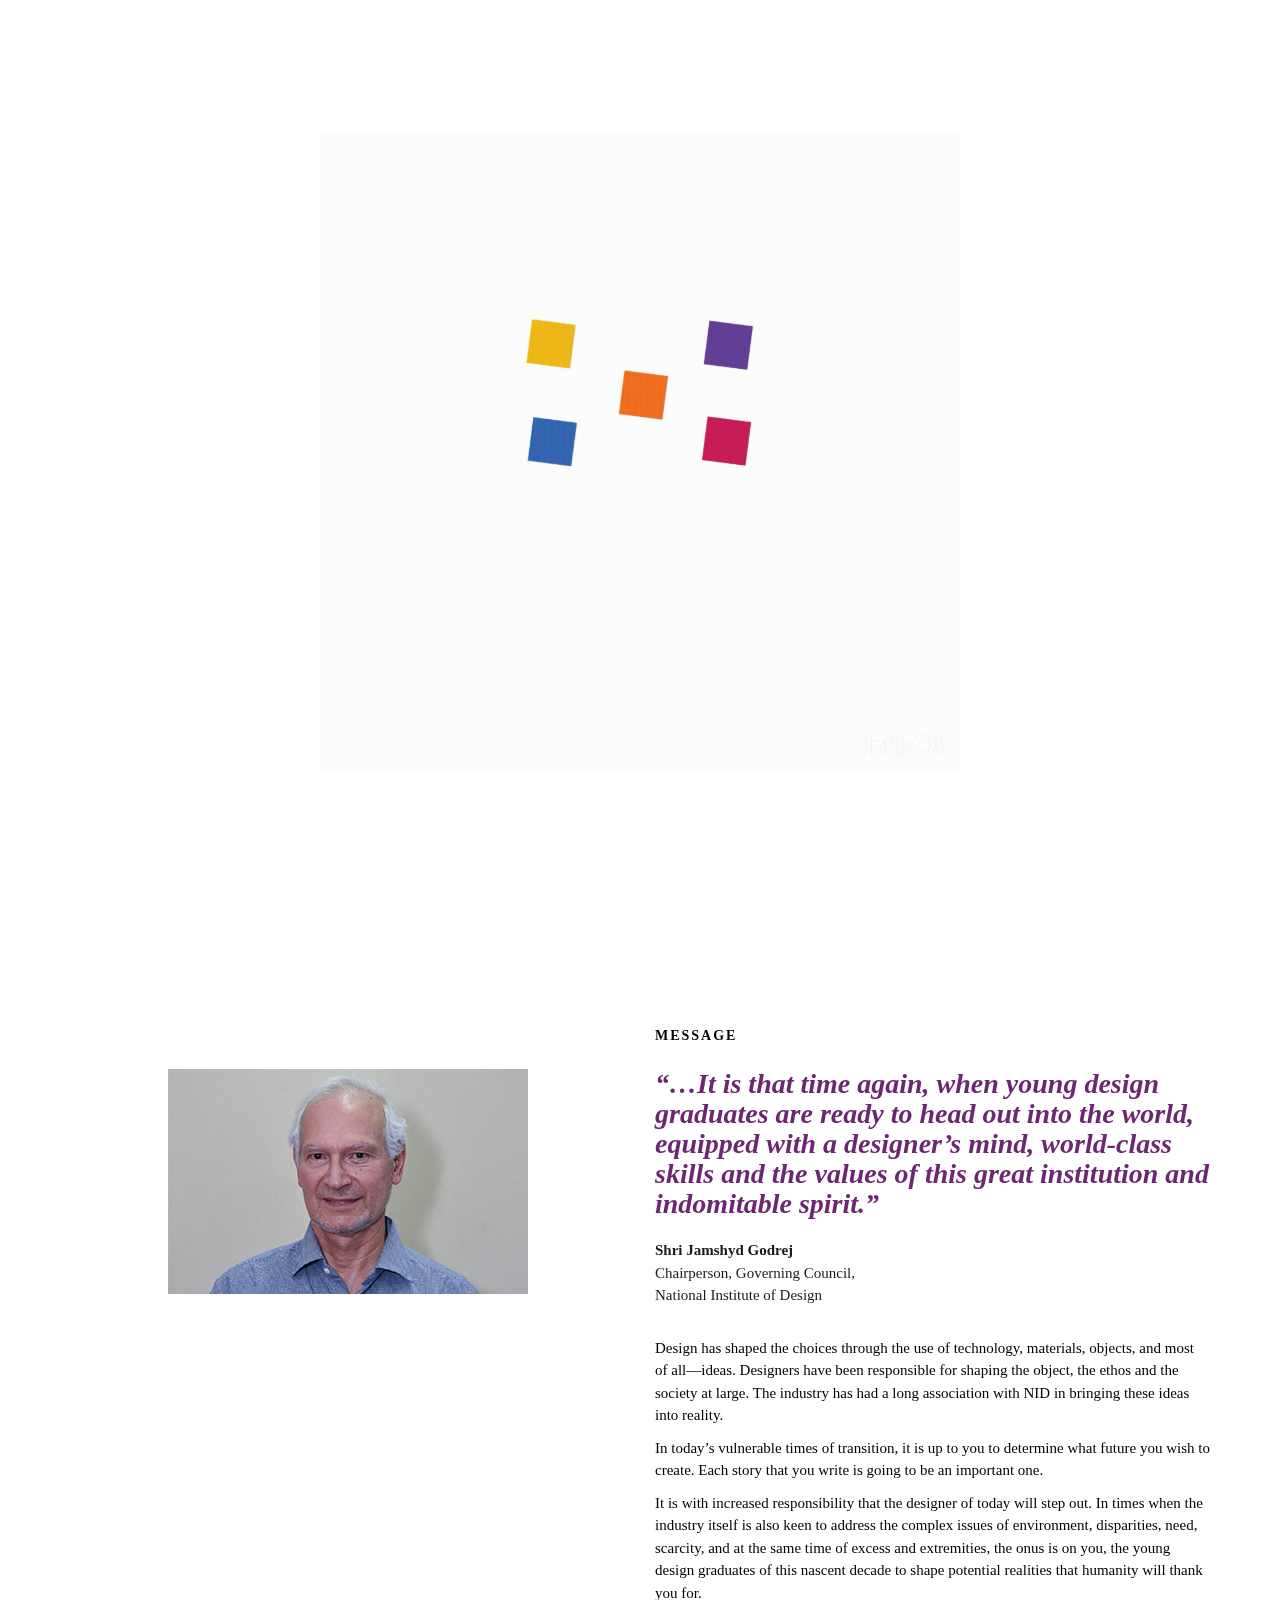
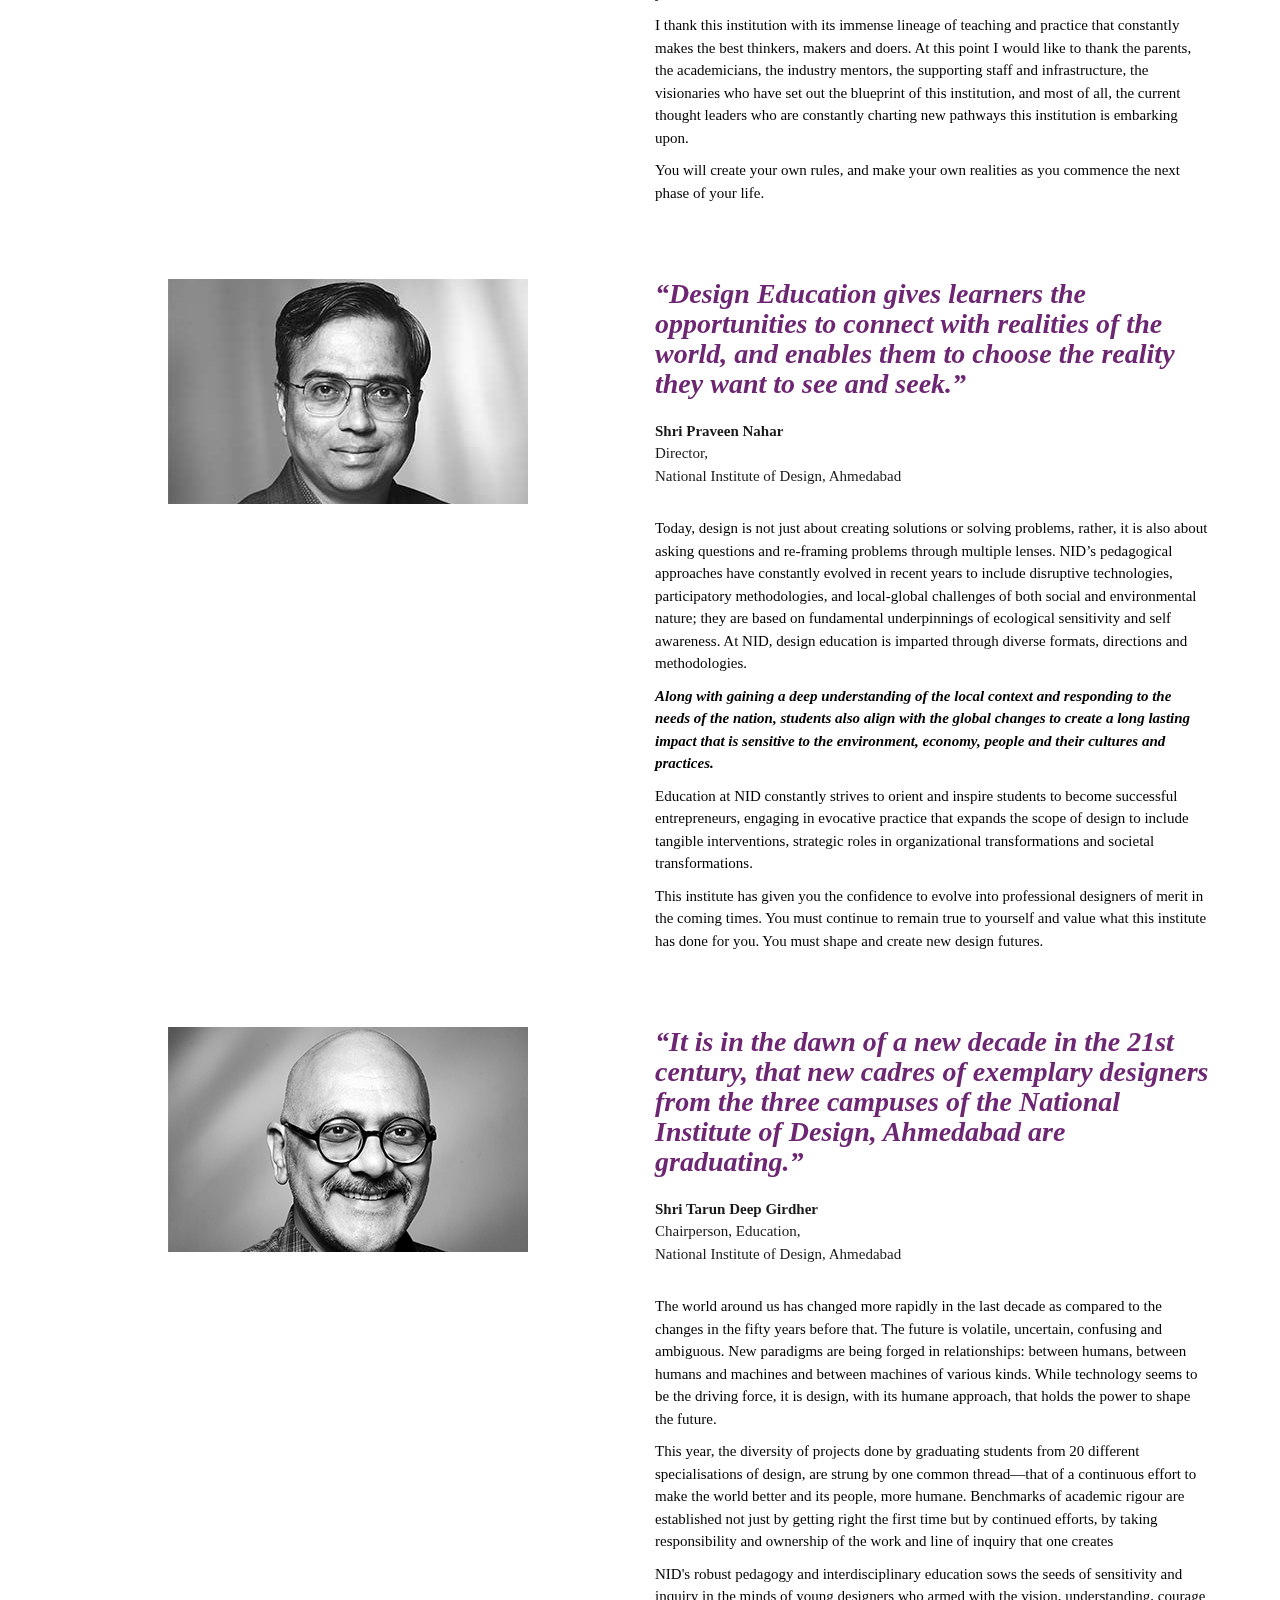
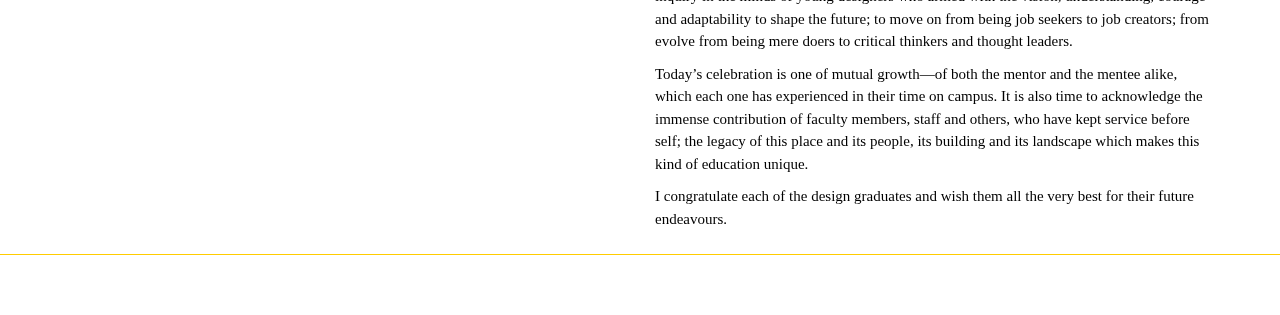
==== commit dd767d33: "Update index.html" ====
--- a/index.html
+++ b/index.html
@@ -505,7 +505,7 @@
         var selectedEffect = 'blind';
         var options = {};
         $("#preloader").hide(selectedEffect, options, 500)
-     }, 4000);
+     }, 3500);
 }
 </script>
 <div class="mobile-menu">
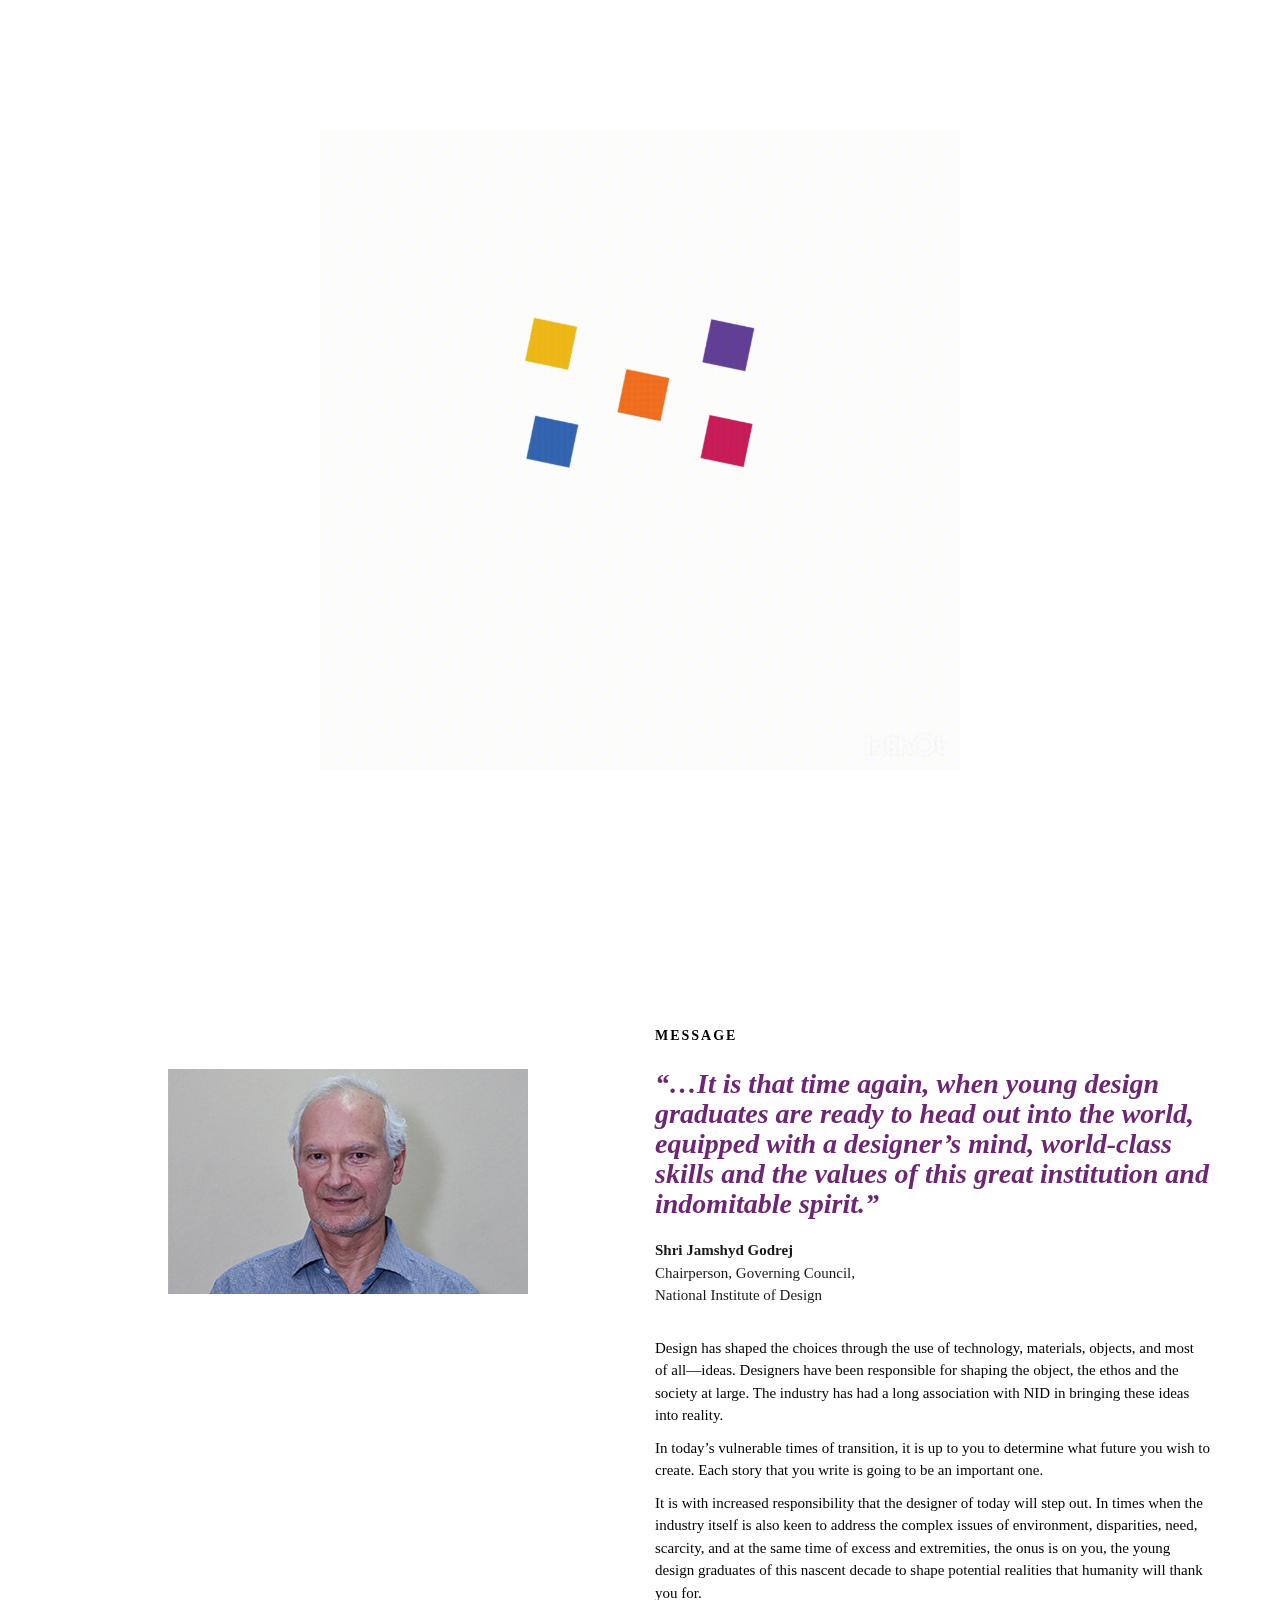
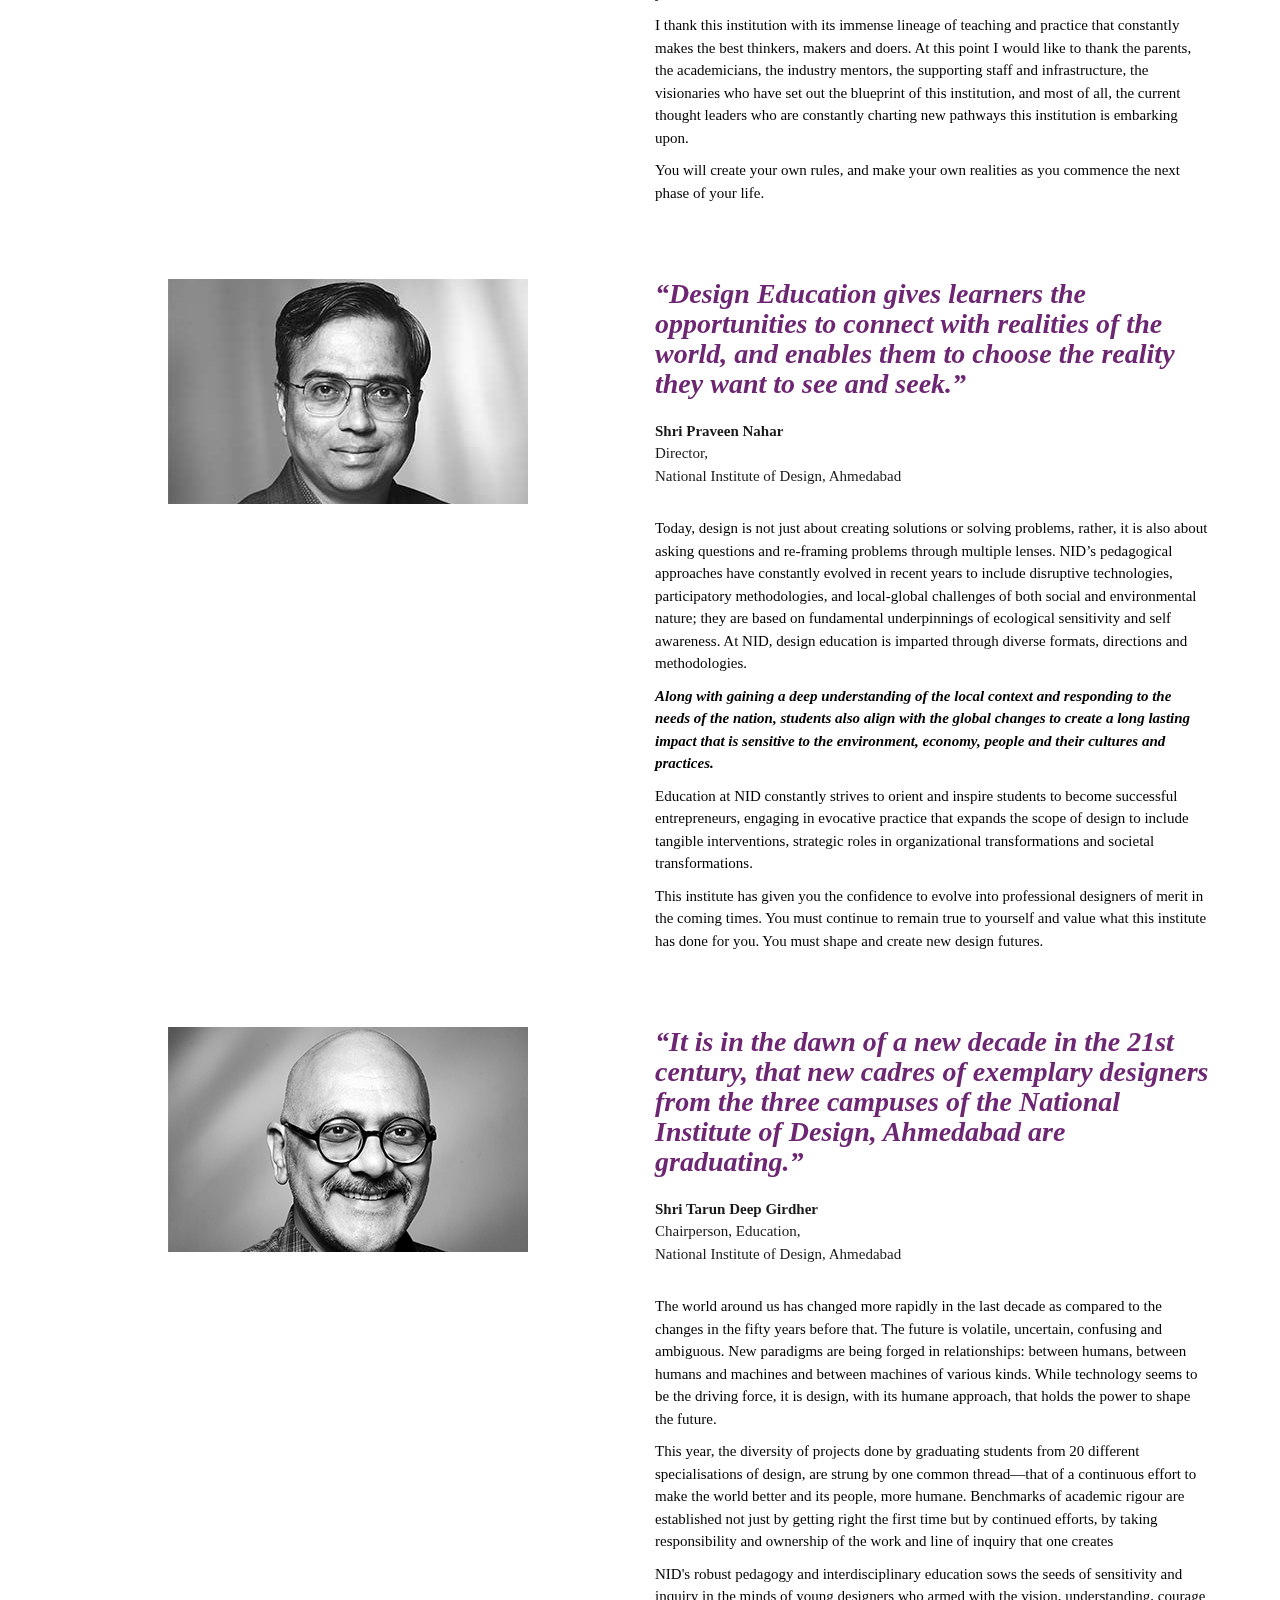
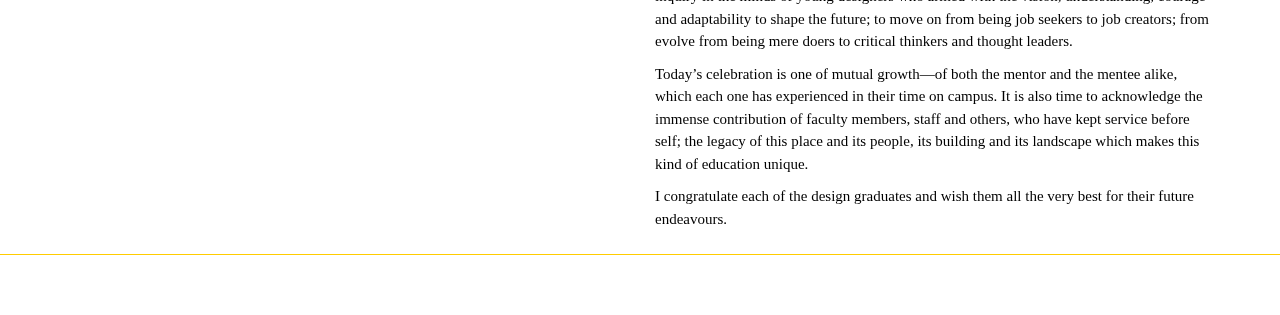
==== commit 0131ff8f: "Update index.html" ====
--- a/index.html
+++ b/index.html
@@ -505,7 +505,7 @@
         var selectedEffect = 'blind';
         var options = {};
         $("#preloader").hide(selectedEffect, options, 500)
-     }, 3500);
+     }, 4000);
 }
 </script>
 <div class="mobile-menu">
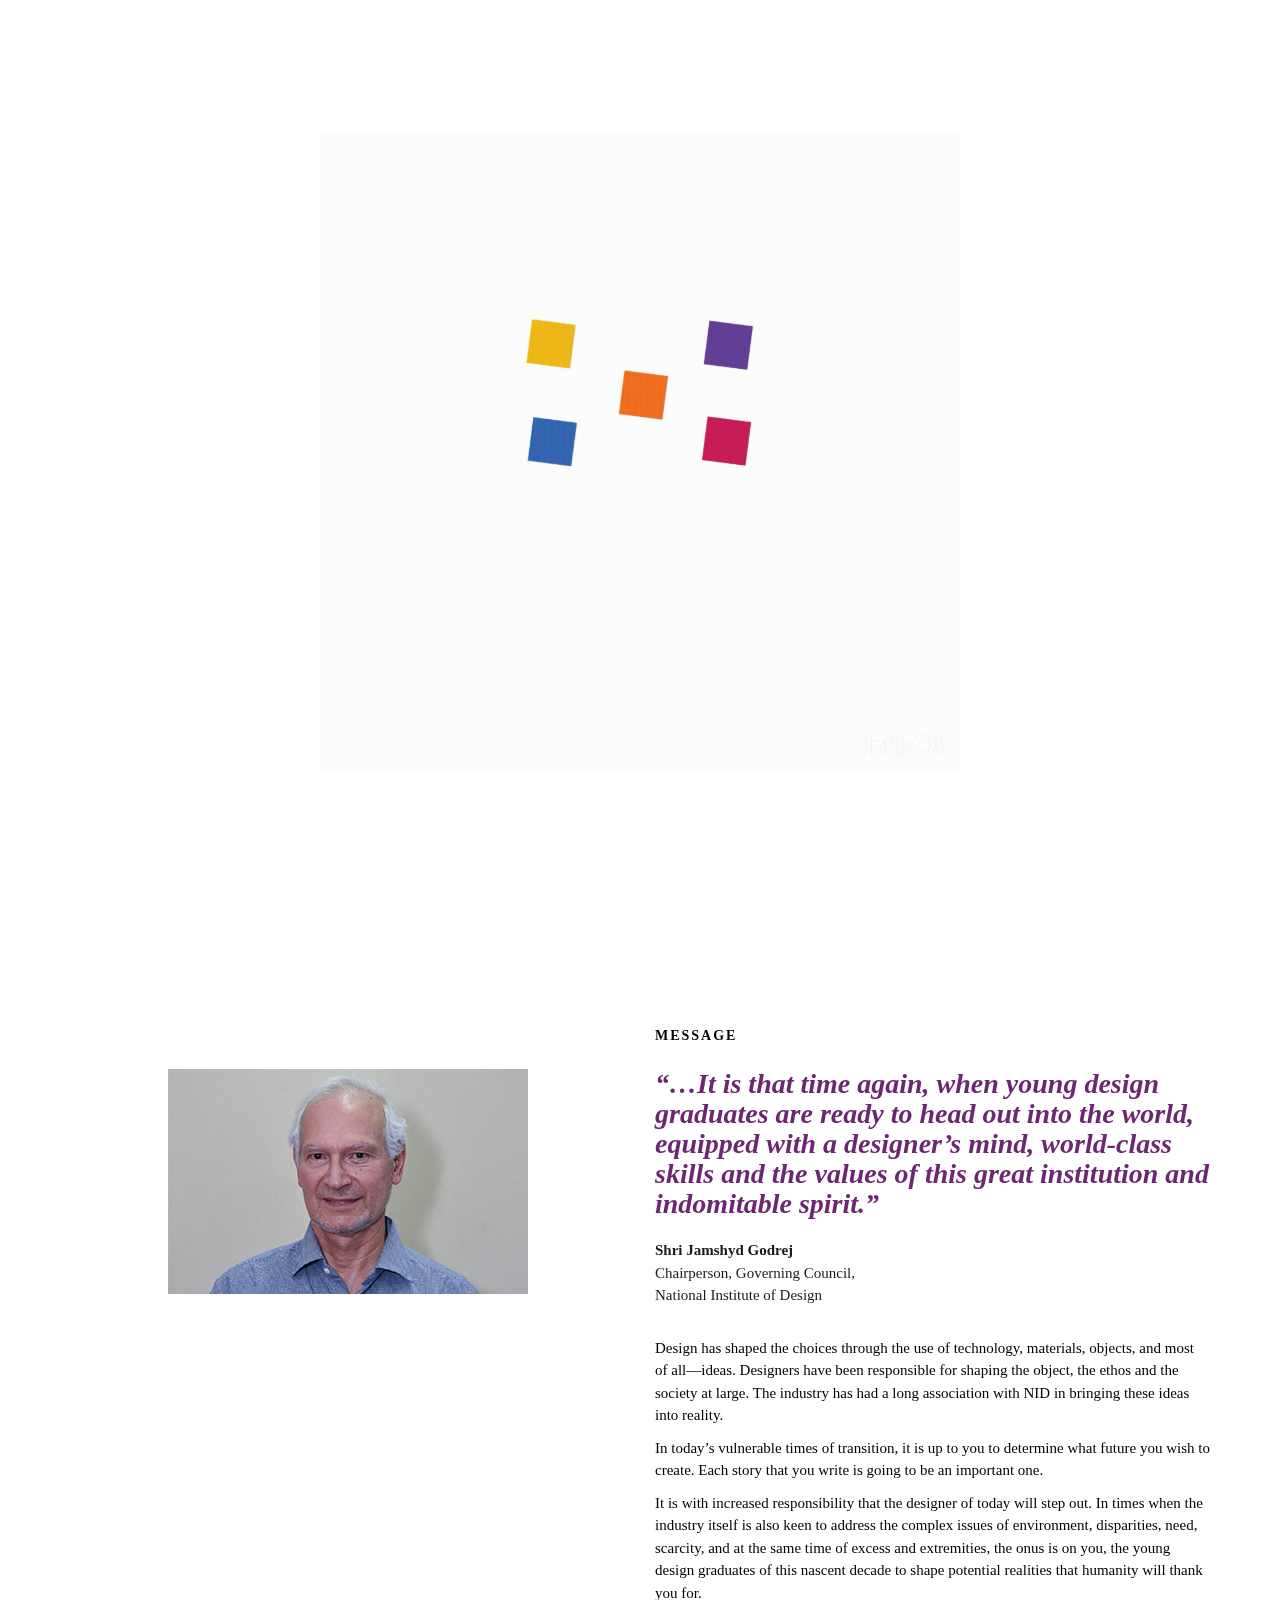
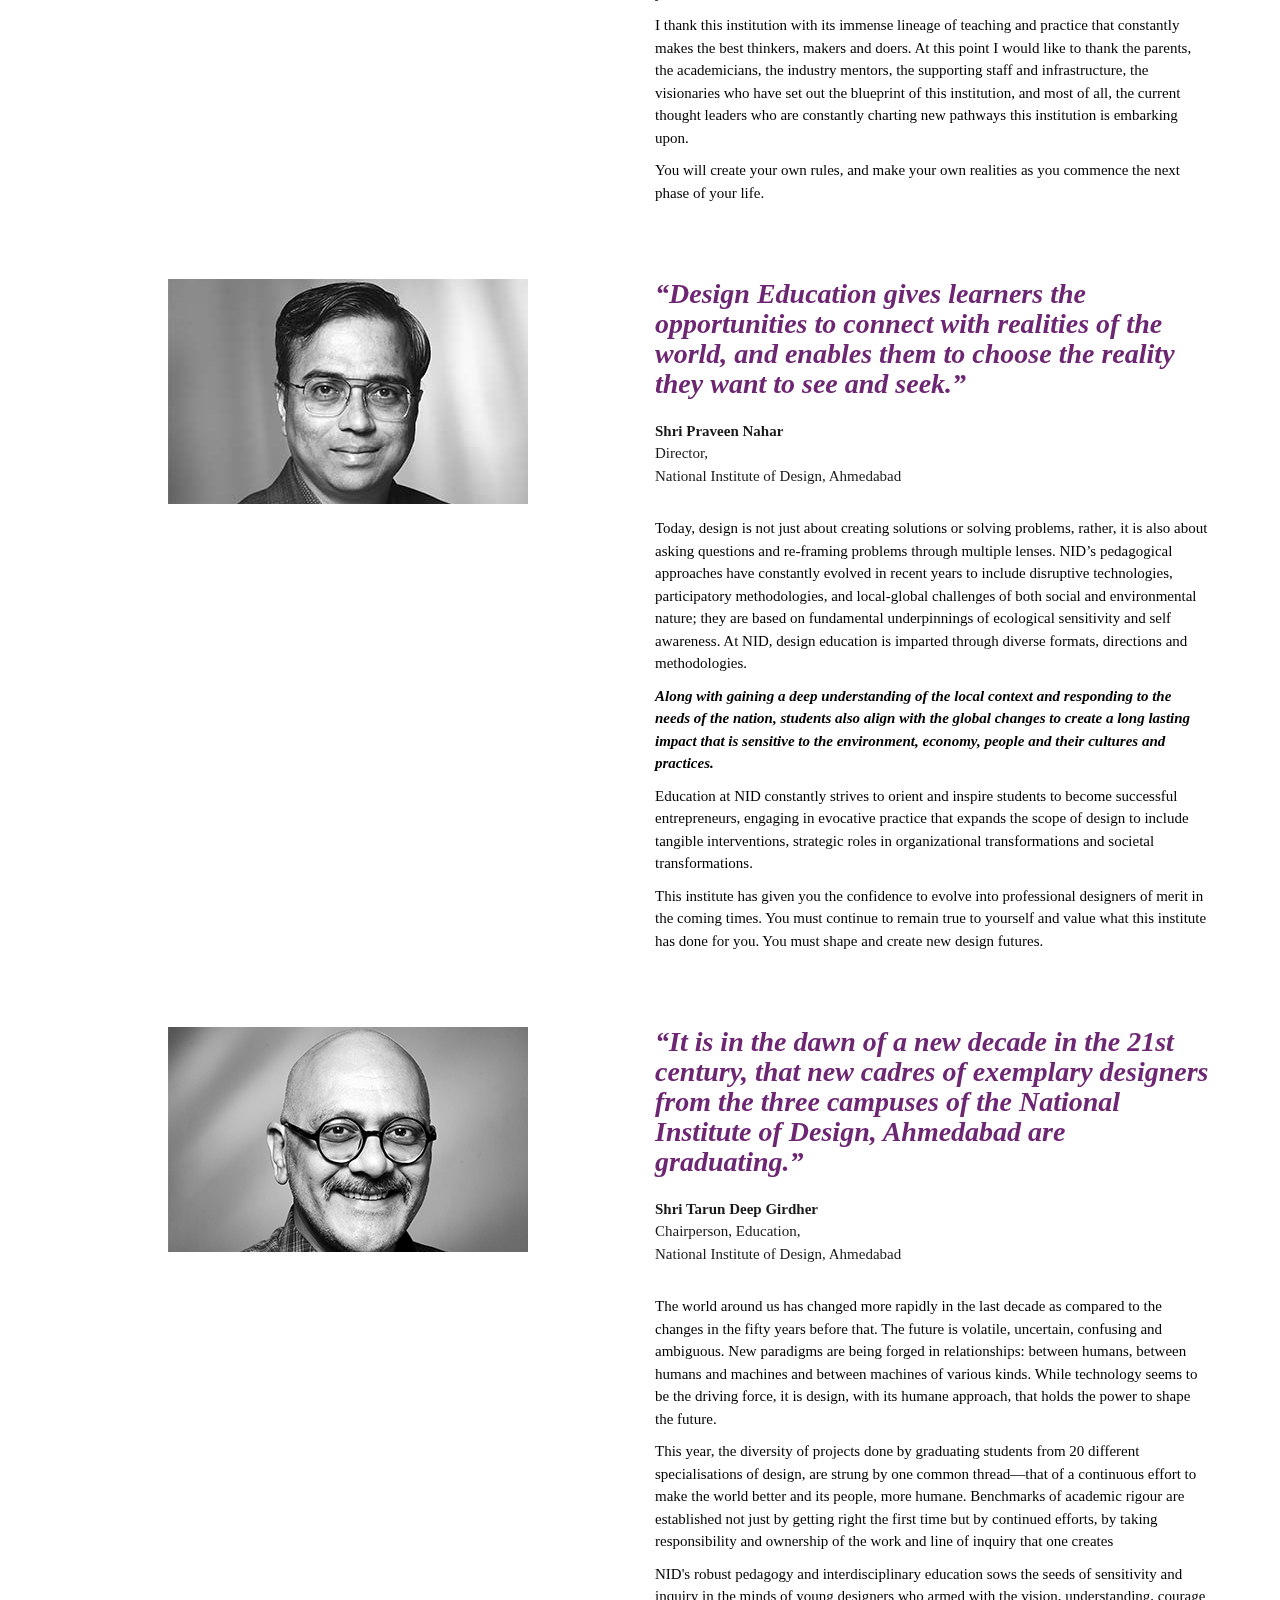
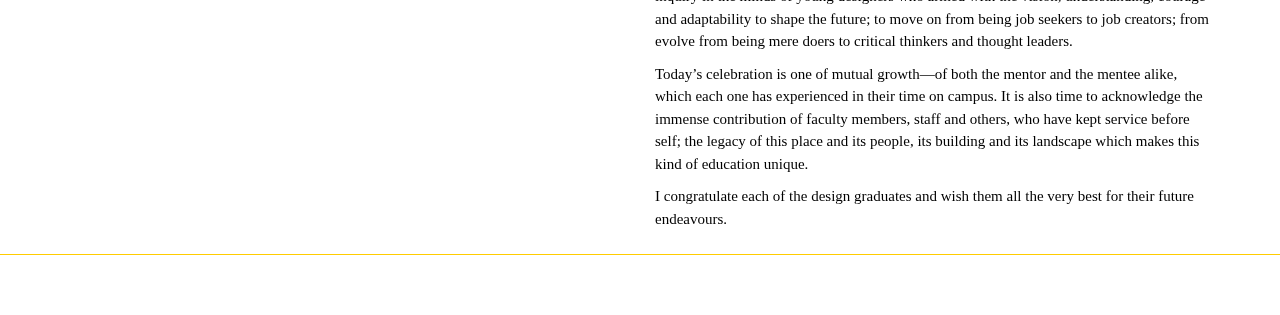
==== commit 5f2c1f45: "updates" ====
--- a/index.html
+++ b/index.html
@@ -502,7 +502,7 @@
 <script>
 function runEffect() {
     setTimeout(function(){
-        var selectedEffect = 'blind';
+        var selectedEffect = 'fadeIn';
         var options = {};
         $("#preloader").hide(selectedEffect, options, 500)
      }, 4000);
--- a/YD2021_files/yd20.v1.css
+++ b/YD2021_files/yd20.v1.css
@@ -130,7 +130,7 @@
 .credit-category { margin-top:35px; color:#fff; font-size:17px; line-height:25px; padding-right:10px; }
 .credit-category p:nth-child(1) { font-weight:bold; font-size:18; }
 .mobile-menu { display:none; }
-.desktop-menu { display:block; position: relative; margin-left: 10%; }
+.desktop-menu { display:block; position: relative; margin-left: 8%; }
 .home-banner { display:block; }
 /* MEDIA QURIES
 ============================================================= */
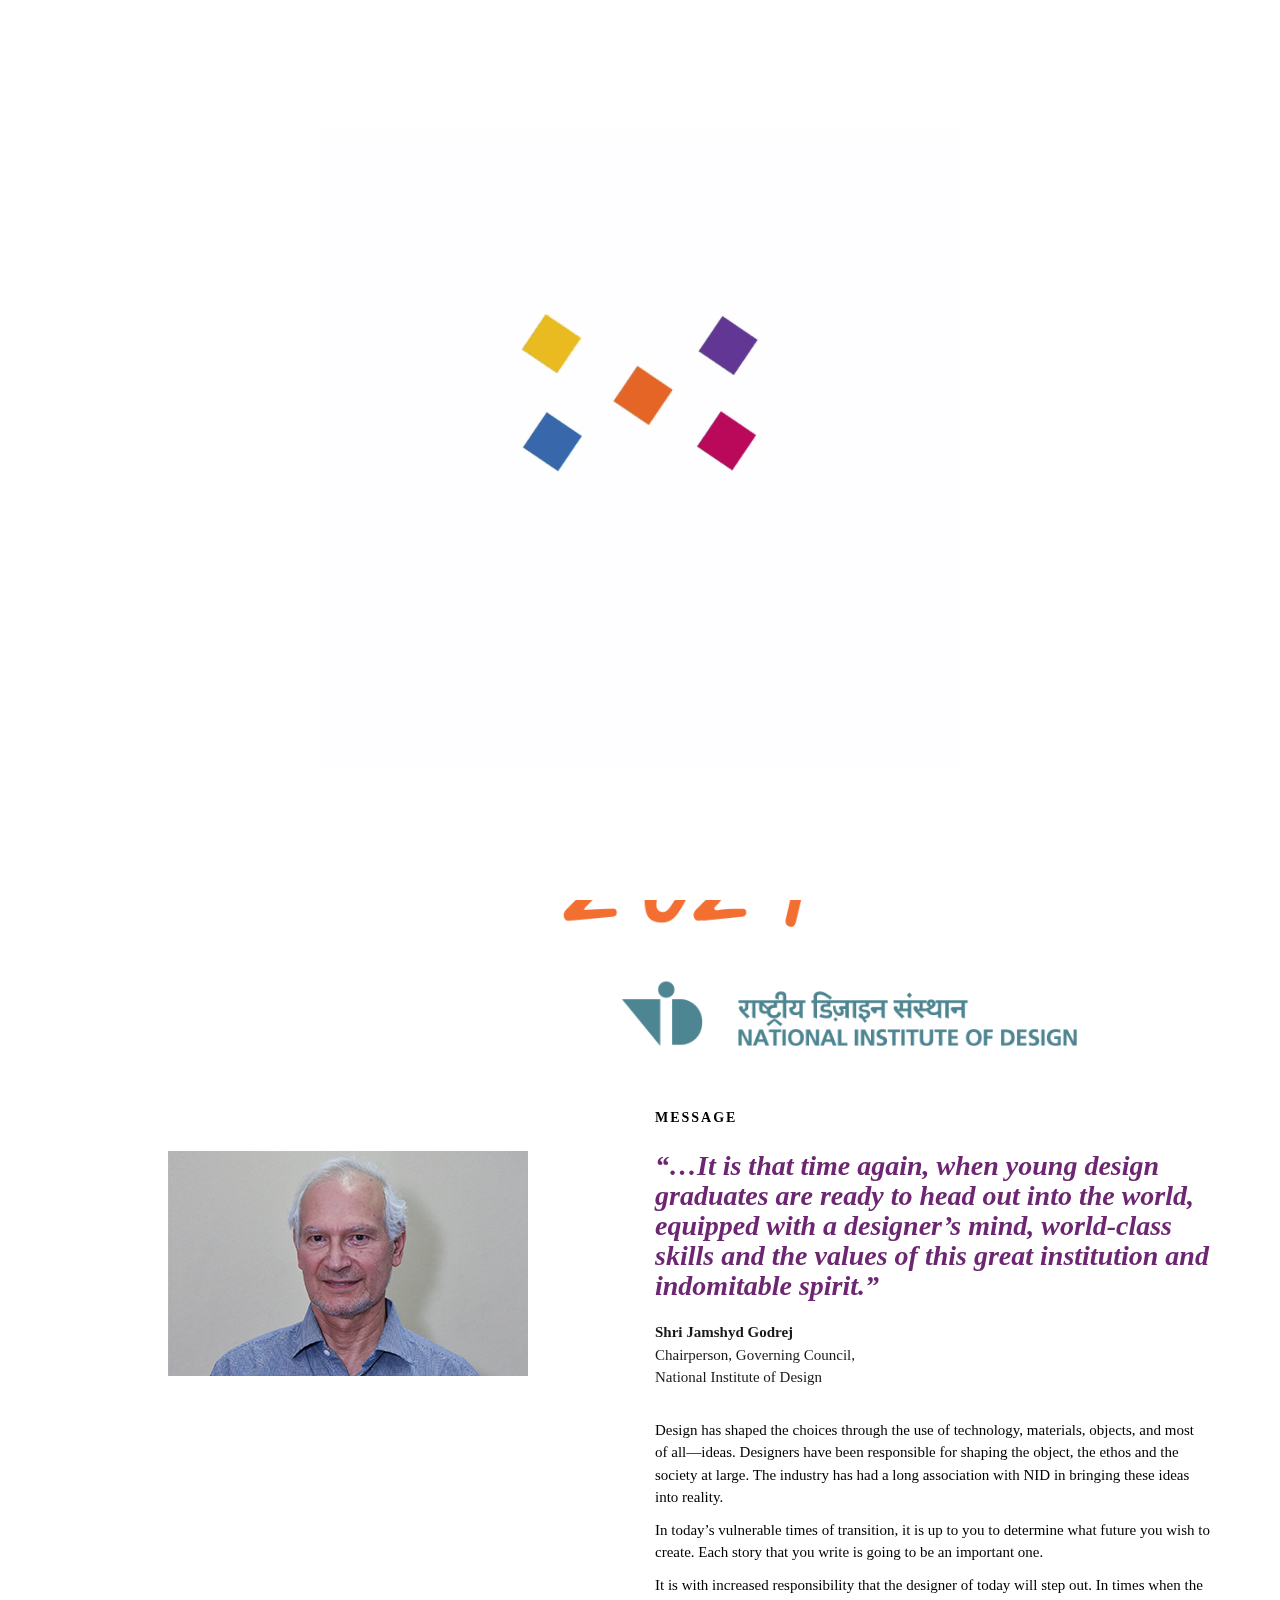
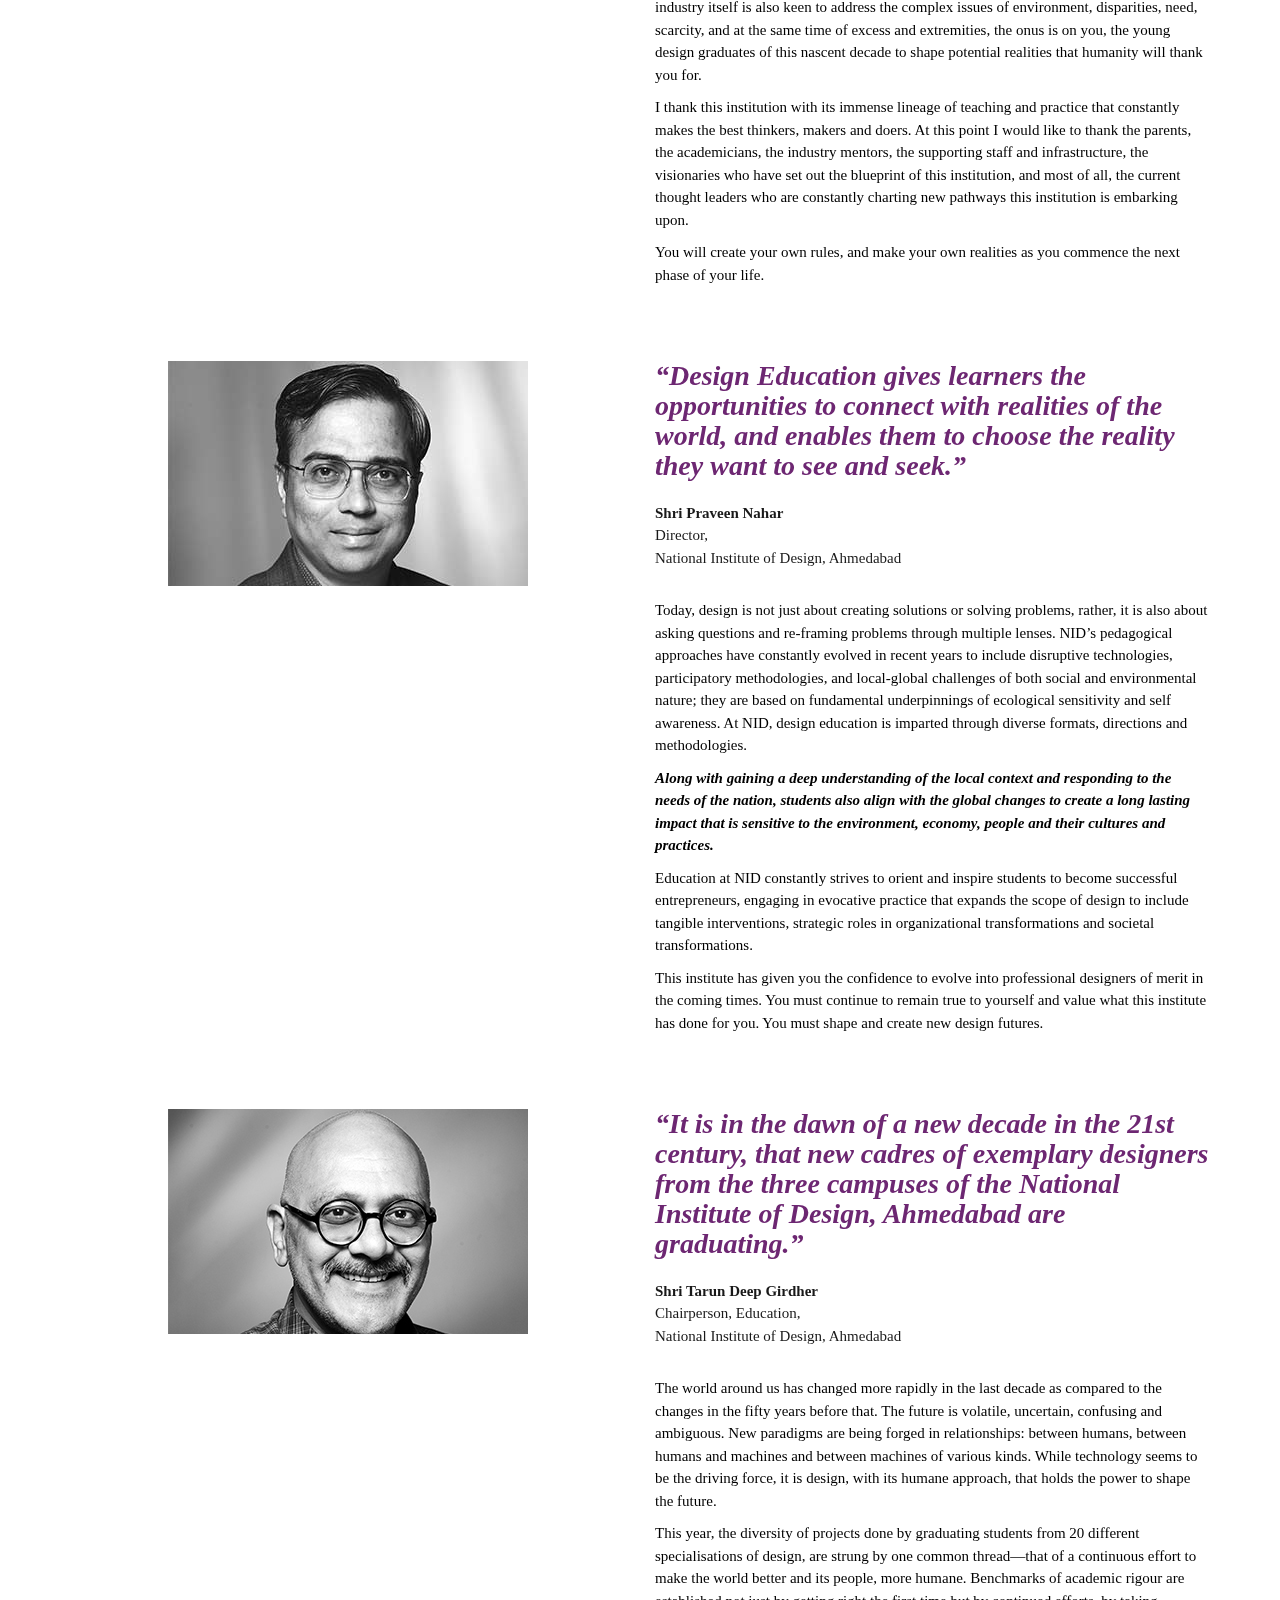
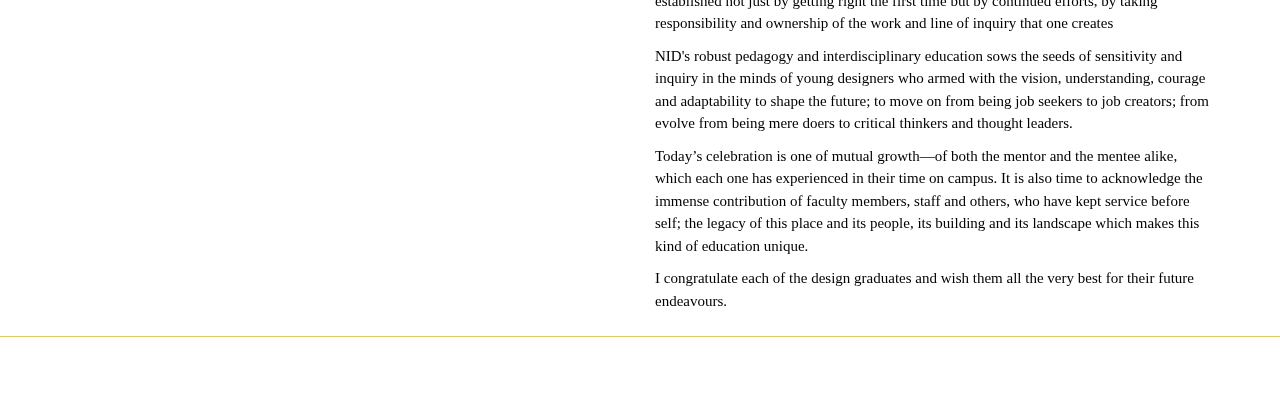
==== commit 923a2cfb: "final update" ====
--- a/index.html
+++ b/index.html
@@ -277,7 +277,7 @@
 			transform: matrix(1,0,0,1,315.057,226.6291) rotate(90deg);
 			transform-origin: center;
 			left: 0px;
-			top: 0px;
+			top: 3px;
 		}
 		#Faculty_of_IT_Integrated_Desig {
 			left: 202.448px;
@@ -505,7 +505,7 @@
         var selectedEffect = 'fadeIn';
         var options = {};
         $("#preloader").hide(selectedEffect, options, 500)
-     }, 4000);
+     }, 6200);
 }
 </script>
 <div class="mobile-menu">
@@ -519,9 +519,8 @@
   </div>
   <div class="molbie-overlay">
     <div class="m-toolbar">  <span class="btn-close"><img src="YD2021_files/close.png" style="width:30px;height:30px;" ></span> </div>
-    <center><img src="YD2021_files/colored_logo.PNG" style="width:30%;  margin-left: auto;margin-right: auto;"></center>
-	<center><img src="YD2021_files/covo_n.png" style="width:80%;  margin-left: auto;margin-right: auto;"></center>
-	<br><br>
+    <center><img src="YD2021_files/blue_fade.gif" style="width:100%;  margin-left: auto;margin-right: auto;"></center>
+	
 	<div class="vertical-menu">
       <div class="vertical-menu-items">
         <div class="vertical-menu-item" style="background-color: #F1B81B"><a href="http://youngdesigners.nid.edu/#" id="cmd" class="horizontal-menu-link">FACULTY OF COMMUNICATION DESIGN</a></div>
@@ -670,7 +669,8 @@
 	<div id="Faculty_of_Industrial_Design">
 		<span>Faculty of<br/>Industrial<br/>Design</span>
 	</div>
-	<img id="n_" src="YD2021_files/covo_n.png" style="margin-left: 100px; margin-top:680px;">
+	<div>
+	<img id="n_" src="YD2021_files/covo_n.png" style="margin-left: 150px; margin-top:600px; width: 70%;"></div>
 
 	
 	<svg class="Path_44" viewBox="0 0 151.441 432.413">
@@ -684,12 +684,9 @@
   
 </div>
 <div class="container-fluid bg-white home-banner">
-  <div class="row">
-    <div class="col-sm-12 text-right yd py-4" style="right: 160px;"> <img src="YD2021_files/nid_logo.png"> </div>
-  </div>
-  <div class="row">
-    <div class="col-sm-12 text-center nid py-4"> <img src="YD2021_files/logo.png"> </div>
-  </div>
+
+<div style="margin-top: 20%;"></div>
+  
 </div>
 <div class="container-fluid bg-white home mb-4">
 	
